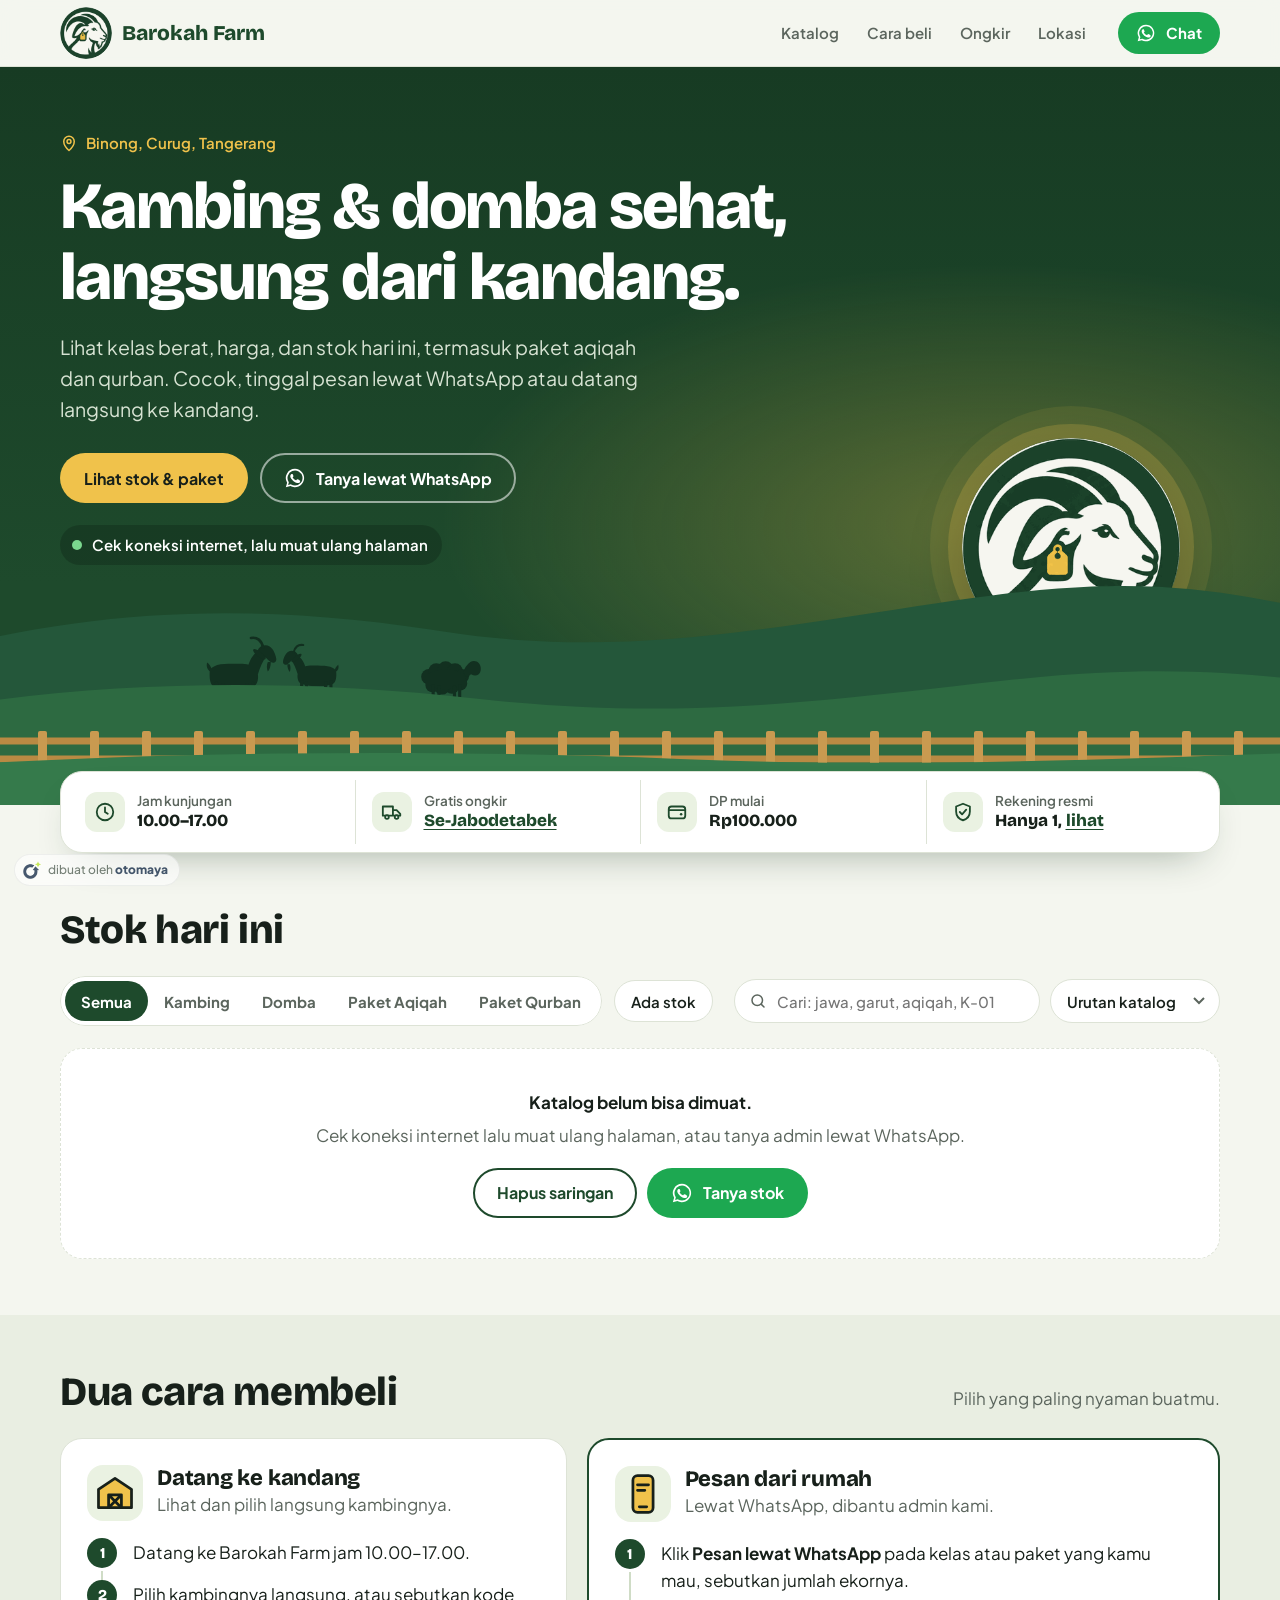
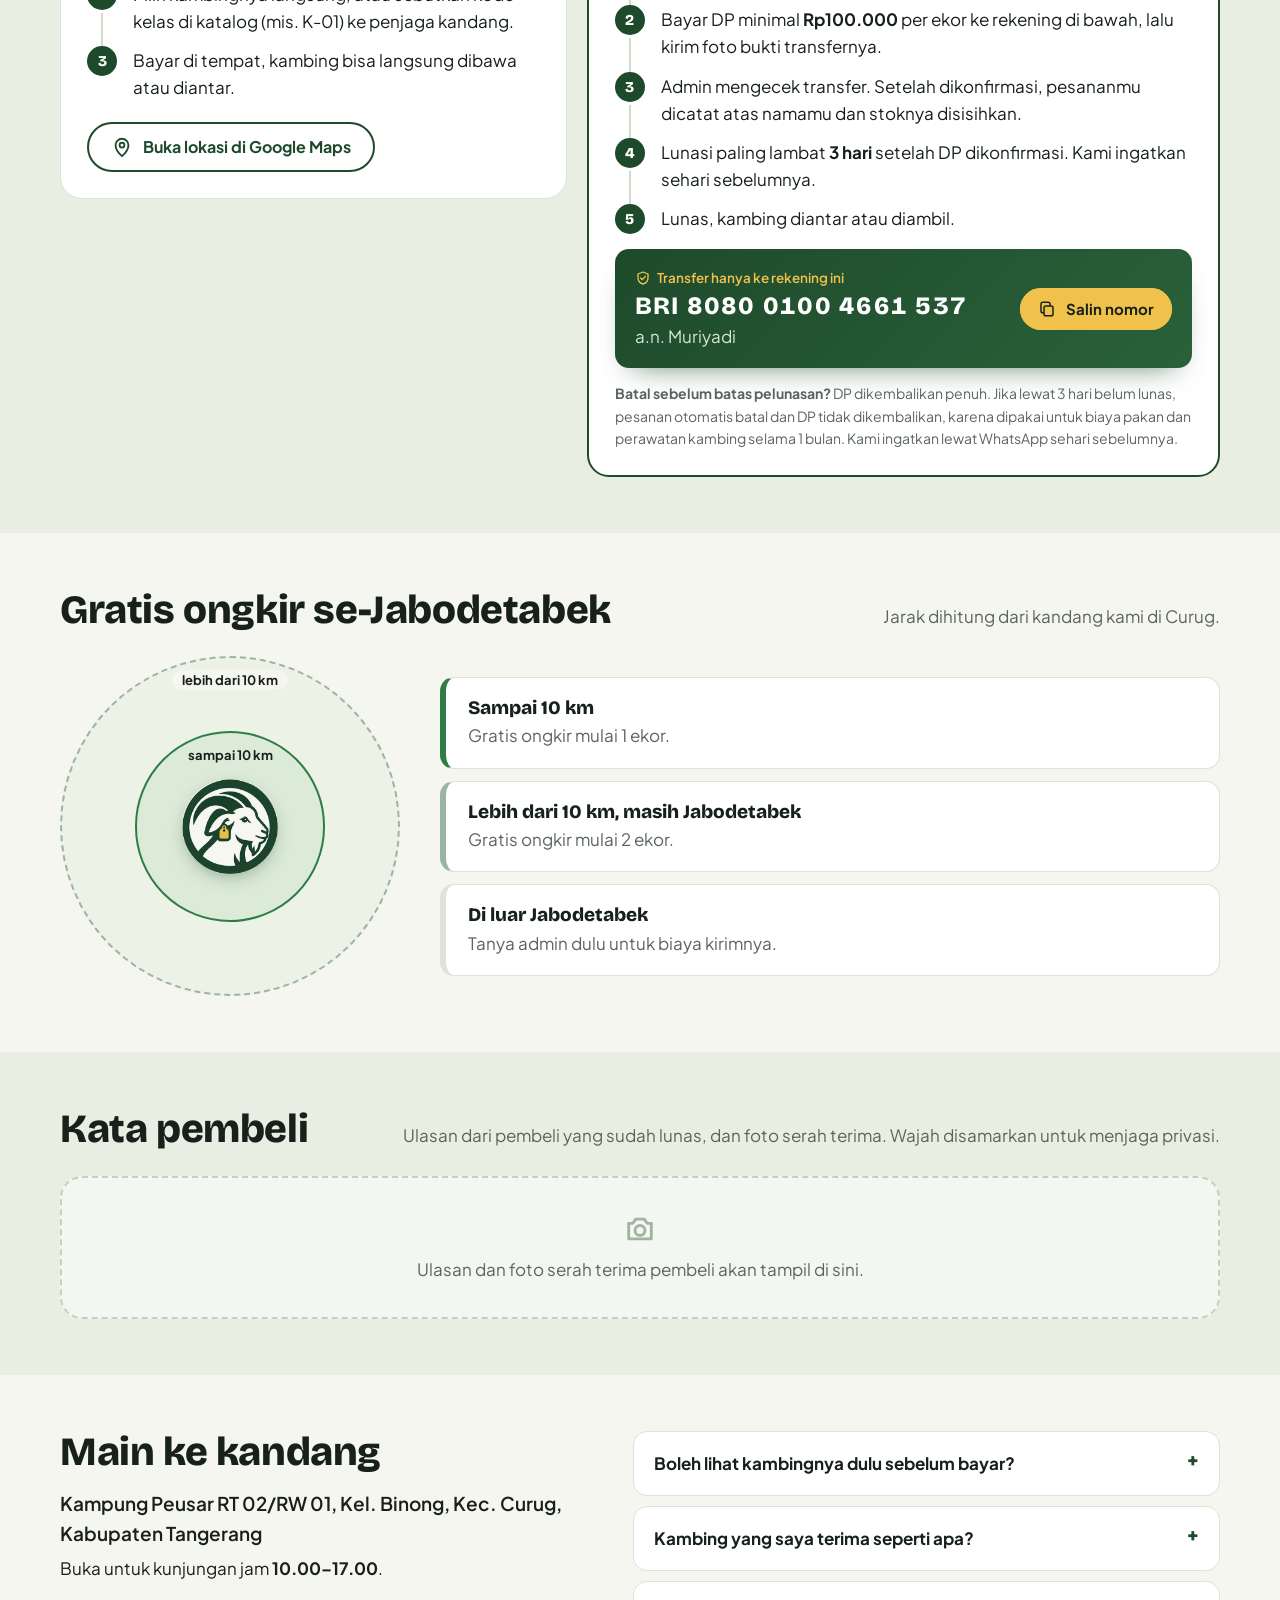
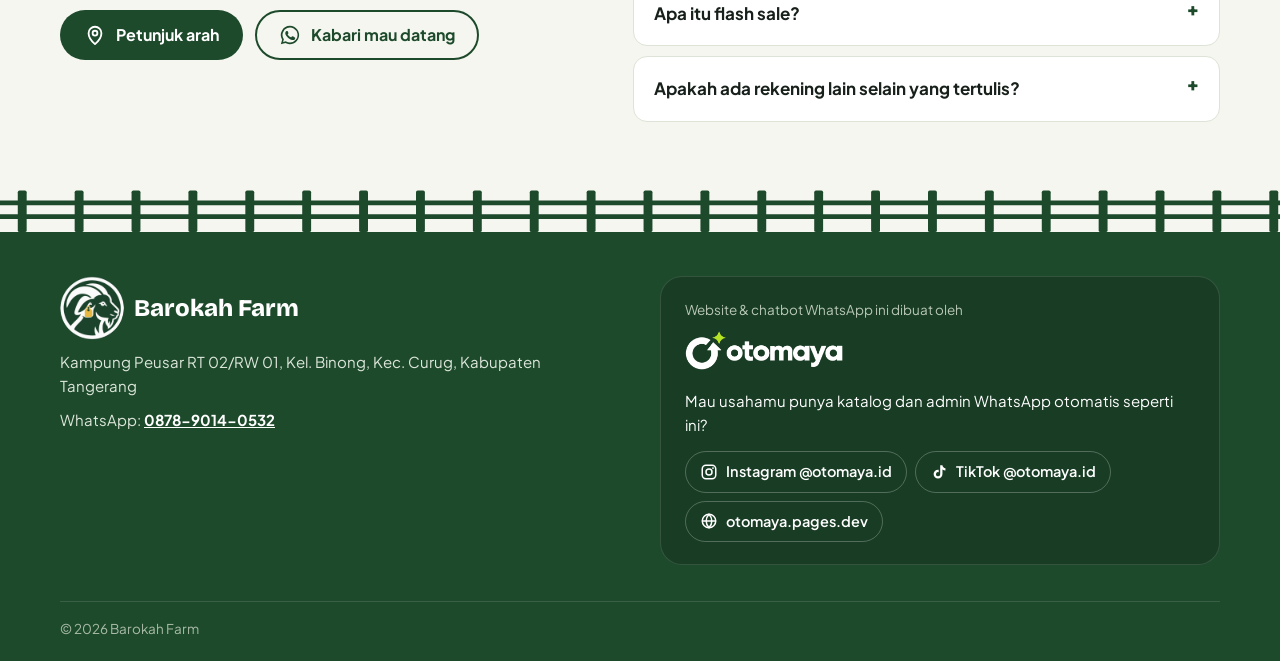
==== katalog/index.html @ 1b0f0bda "Katalog per kelas: Paket Aqiqah & Qurban, stok per kelas, flash sale, ulasan pembeli; perbaiki tauta" ====
<!doctype html>
<html lang="id">
<head>
<meta charset="utf-8">
<meta name="viewport" content="width=device-width, initial-scale=1">
<title>Barokah Farm — Katalog Kambing & Domba, Curug Tangerang</title>
<meta name="description" content="Katalog kambing, domba, paket aqiqah, dan paket qurban Barokah Farm di Binong, Curug, Tangerang. Lihat berat, harga, dan stok, lalu pesan lewat WhatsApp. Gratis ongkir Jabodetabek.">
<meta property="og:title" content="Barokah Farm — Katalog Kambing & Domba">
<meta property="og:description" content="Lihat stok kambing & domba hari ini, lalu pesan lewat WhatsApp. Gratis ongkir Jabodetabek.">
<meta property="og:type" content="website">
<meta name="theme-color" content="#1E4A2C">
<link rel="icon" href="img/favicon-64.png" type="image/png">
<link rel="apple-touch-icon" href="img/apple-touch-icon.png">
<meta property="og:url" content="https://barokahfarm.pages.dev/">
<meta property="og:image" content="https://barokahfarm.pages.dev/img/og.jpg">
<meta property="og:image:width" content="1200">
<meta property="og:image:height" content="630">
<meta name="twitter:card" content="summary_large_image">
<link rel="canonical" href="https://barokahfarm.pages.dev/">
<link rel="preconnect" href="https://fonts.googleapis.com">
<link rel="preconnect" href="https://fonts.gstatic.com" crossorigin>
<link href="https://fonts.googleapis.com/css2?family=Bricolage+Grotesque:opsz,wght@12..96,600;12..96,800&family=Plus+Jakarta+Sans:wght@400;500;600;700;800&display=swap" rel="stylesheet">
<link rel="stylesheet" href="style.css">
</head>
<body>

<header class="top">
  <div class="wrap top-in">
    <a class="brand" href="#" aria-label="Barokah Farm, ke atas">
      <img class="brand-ic" src="img/logo-bf.png" alt="" width="52" height="52">
      <span>Barokah Farm</span>
    </a>
    <nav class="nav" aria-label="Menu">
      <a href="#katalog">Katalog</a>
      <a href="#cara-beli">Cara beli</a>
      <a href="#ongkir">Ongkir</a>
      <a href="#lokasi">Lokasi</a>
    </nav>
    <a class="btn btn-wa btn-sm js-wa" data-msg="umum" href="#" target="_blank" rel="noopener">
      <svg aria-hidden="true"><use href="#ic-wa"/></svg><span>Chat</span>
    </a>
  </div>
</header>

<main>
  <section class="hero">
    <div class="wrap hero-in">
      <div class="hero-copy">
        <p class="hero-place"><svg aria-hidden="true"><use href="#ic-pin"/></svg>Binong, Curug, Tangerang</p>
        <h1>Kambing &amp; domba sehat, <br>langsung dari kandang.</h1>
        <p class="lead">Lihat kelas berat, harga, dan stok hari ini, termasuk paket aqiqah dan qurban. Cocok, tinggal pesan lewat WhatsApp atau datang langsung ke kandang.</p>
        <div class="hero-cta">
          <a class="btn btn-straw" href="#katalog">Lihat stok &amp; paket</a>
          <a class="btn btn-line js-wa" data-msg="umum" href="#" target="_blank" rel="noopener">
            <svg aria-hidden="true"><use href="#ic-wa"/></svg>Tanya lewat WhatsApp
          </a>
        </div>
        <p class="live" id="live" aria-live="polite"><span class="dot"></span><span id="live-text">Memuat stok…</span></p>
      </div>
    </div>
    <div class="scene" aria-hidden="true">
      <div class="sun"><img src="img/logo-bf.png" alt="" width="320" height="320"></div>
      <svg class="hills" viewBox="0 0 1440 300" preserveAspectRatio="xMidYMax slice">
        <defs>
          <symbol id="sil-goat" viewBox="0 0 400 300"><path d="M136 164C124 156 120 144 124 132C132 138 138 148 140 158ZM258 156C262 128 276 104 296 92L322 108C310 126 300 146 292 174ZM132 170C130 146 156 136 196 136C236 136 262 134 280 146C296 157 298 192 286 206C266 224 176 226 146 212C134 205 132 188 132 170ZM292 92C298 76 318 70 332 78C344 85 352 104 354 118C356 128 348 134 340 132C332 130 326 122 320 116C310 108 298 104 292 92ZM336 130C336 144 332 156 326 162C322 152 322 140 326 130Z"/><rect x="148" y="196" width="13" height="60" rx="6"/><rect x="170" y="200" width="13" height="56" rx="6"/><rect x="250" y="200" width="13" height="56" rx="6"/><rect x="270" y="196" width="13" height="60" rx="6"/><ellipse cx="298" cy="104" rx="26" ry="8.5" transform="rotate(38 298 104)"/><path d="M310 82C306 58 290 46 270 50" fill="none" stroke="currentColor" stroke-width="9" stroke-linecap="round"/></symbol>
          <symbol id="sil-sheep" viewBox="0 0 400 300"><circle cx="150" cy="168" r="30"/><circle cx="178" cy="146" r="30"/><circle cx="214" cy="140" r="31"/><circle cx="250" cy="146" r="30"/><circle cx="276" cy="166" r="28"/><circle cx="270" cy="194" r="27"/><circle cx="238" cy="206" r="28"/><circle cx="200" cy="208" r="29"/><circle cx="164" cy="200" r="28"/><ellipse cx="212" cy="178" rx="78" ry="38"/><path d="M282 152C288 132 300 116 312 112L330 136C322 150 310 162 296 172ZM300 122C306 106 330 102 342 116C352 128 352 150 340 160C328 168 310 162 304 150C300 142 298 132 300 122Z"/><rect x="160" y="196" width="12" height="60" rx="6"/><rect x="182" y="200" width="12" height="56" rx="6"/><rect x="242" y="200" width="12" height="56" rx="6"/><rect x="262" y="196" width="12" height="60" rx="6"/></symbol>
        </defs>
        <path class="h-far" d="M0 150C170 104 330 96 520 126S860 120 1060 92 1330 96 1440 112V300H0Z"/>
        <g class="herd">
          <use href="#sil-goat" x="250" y="118" width="120" height="90"/>
          <use href="#sil-goat" x="352" y="128" width="96" height="72" transform="translate(800 0) scale(-1 1)"/>
          <use href="#sil-sheep" x="470" y="128" width="104" height="78"/>
        </g>
        <path class="h-mid" d="M0 206C180 176 360 172 560 194S900 196 1080 176 1340 172 1440 180V300H0Z"/>
        <g class="fence">
          <path d="M0 236H1440M0 254H1440" stroke-width="7"/>
          <g class="posts"><rect x="14" y="226" width="9" height="40" rx="2"/><rect x="66" y="226" width="9" height="40" rx="2"/><rect x="118" y="226" width="9" height="40" rx="2"/><rect x="170" y="226" width="9" height="40" rx="2"/><rect x="222" y="226" width="9" height="40" rx="2"/><rect x="274" y="226" width="9" height="40" rx="2"/><rect x="326" y="226" width="9" height="40" rx="2"/><rect x="378" y="226" width="9" height="40" rx="2"/><rect x="430" y="226" width="9" height="40" rx="2"/><rect x="482" y="226" width="9" height="40" rx="2"/><rect x="534" y="226" width="9" height="40" rx="2"/><rect x="586" y="226" width="9" height="40" rx="2"/><rect x="638" y="226" width="9" height="40" rx="2"/><rect x="690" y="226" width="9" height="40" rx="2"/><rect x="742" y="226" width="9" height="40" rx="2"/><rect x="794" y="226" width="9" height="40" rx="2"/><rect x="846" y="226" width="9" height="40" rx="2"/><rect x="898" y="226" width="9" height="40" rx="2"/><rect x="950" y="226" width="9" height="40" rx="2"/><rect x="1002" y="226" width="9" height="40" rx="2"/><rect x="1054" y="226" width="9" height="40" rx="2"/><rect x="1106" y="226" width="9" height="40" rx="2"/><rect x="1158" y="226" width="9" height="40" rx="2"/><rect x="1210" y="226" width="9" height="40" rx="2"/><rect x="1262" y="226" width="9" height="40" rx="2"/><rect x="1314" y="226" width="9" height="40" rx="2"/><rect x="1366" y="226" width="9" height="40" rx="2"/><rect x="1418" y="226" width="9" height="40" rx="2"/></g>
        </g>
        <path class="h-near" d="M0 262C240 246 520 244 760 254S1240 252 1440 246V300H0Z"/>
      </svg>
    </div>
  </section>

  <div class="wrap facts-wrap">
    <ul class="facts" aria-label="Info singkat">
      <li><svg aria-hidden="true"><use href="#ic-clock"/></svg><div><b>Jam kunjungan</b><span id="f-jam"></span></div></li>
      <li><svg aria-hidden="true"><use href="#ic-truck"/></svg><div><b>Gratis ongkir</b><span><a href="#ongkir">Se-Jabodetabek</a></span></div></li>
      <li><svg aria-hidden="true"><use href="#ic-wallet"/></svg><div><b>DP mulai</b><span id="f-dp"></span></div></li>
      <li><svg aria-hidden="true"><use href="#ic-shield"/></svg><div><b>Rekening resmi</b><span>Hanya 1, <a href="#rekening">lihat</a></span></div></li>
    </ul>
  </div>

  <div class="wrap">
    <div class="notice" id="notice-contoh" hidden>
      <b>Ini data contoh.</b> Stok asli akan muncul otomatis setelah katalog disambungkan ke sistem.
    </div>
    <div class="kurban" id="banner-kurban" hidden>
      <svg aria-hidden="true"><use href="#ic-moon"/></svg>
      <div><b>Musim kurban.</b> Kambing dan domba berlabel <em>Layak kurban</em> sudah cukup umur untuk kurban.</div>
    </div>
  </div>

  <section id="katalog" class="sec">
    <div class="wrap">
      <div class="sec-head">
        <h2>Stok hari ini</h2>
        <p class="muted" id="updated"></p>
      </div>

      <div class="filters" role="group" aria-label="Saring katalog">
        <div class="seg-scroll">
          <div class="seg" role="radiogroup" aria-label="Kategori">
            <button type="button" role="radio" aria-checked="true" data-kat="">Semua</button>
            <button type="button" role="radio" aria-checked="false" data-kat="Kambing">Kambing</button>
            <button type="button" role="radio" aria-checked="false" data-kat="Domba">Domba</button>
            <button type="button" role="radio" aria-checked="false" data-kat="Aqiqah"><span class="lg">Paket </span>Aqiqah</button>
            <button type="button" role="radio" aria-checked="false" data-kat="Qurban"><span class="lg">Paket </span>Qurban</button>
          </div>
        </div>
        <div class="chips">
          <button type="button" class="chip chip-flash" aria-pressed="false" id="chip-flash" hidden><svg aria-hidden="true"><use href="#ic-bolt"/></svg>Flash sale</button>
          <button type="button" class="chip" aria-pressed="false" id="chip-ada">Ada stok</button>
          <button type="button" class="chip" aria-pressed="false" id="chip-kurban" hidden>Layak kurban</button>
        </div>
        <div class="filter-right">
          <label class="search">
            <span class="sr">Cari di katalog</span>
            <svg aria-hidden="true"><use href="#ic-search"/></svg>
            <input id="q" type="search" inputmode="search" placeholder="Cari: jawa, garut, aqiqah, K-01" autocomplete="off">
          </label>
          <label class="sort">
            <span class="sr">Urutkan</span>
            <select id="sort">
              <option value="urut">Urutan katalog</option>
              <option value="murah">Harga termurah</option>
              <option value="mahal">Harga termahal</option>
              <option value="rating">Rating tertinggi</option>
            </select>
          </label>
        </div>
      </div>

      <div id="grid" class="grid" aria-live="polite"></div>
      <div id="empty" class="empty" hidden>
        <p><b>Belum ada yang cocok dengan pilihanmu.</b></p>
        <p>Coba hapus saringan, atau tanya admin untuk stok lainnya.</p>
        <div class="empty-act">
          <button class="btn btn-ghost" type="button" id="reset">Hapus saringan</button>
          <a class="btn btn-wa js-wa" data-msg="stok" href="#" target="_blank" rel="noopener"><svg aria-hidden="true"><use href="#ic-wa"/></svg>Tanya stok</a>
        </div>
      </div>
    </div>
  </section>

  <section id="cara-beli" class="sec sec-alt">
    <div class="wrap">
      <div class="sec-head">
        <h2>Dua cara membeli</h2>
        <p class="muted">Pilih yang paling nyaman buatmu.</p>
      </div>
      <div class="ways">
        <article class="way">
          <div class="way-head"><svg class="way-ic" aria-hidden="true"><use href="#ic-barn"/></svg><div><h3>Datang ke kandang</h3>
          <p class="muted">Lihat dan pilih langsung kambingnya.</p></div></div>
          <ol class="steps">
            <li>Datang ke Barokah Farm jam <span class="js-jam"></span>.</li>
            <li>Pilih kambingnya langsung, atau sebutkan kode kelas di katalog (mis. K-01) ke penjaga kandang.</li>
            <li>Bayar di tempat, kambing bisa langsung dibawa atau diantar.</li>
          </ol>
          <a class="btn btn-ghost js-maps" href="#" target="_blank" rel="noopener"><svg aria-hidden="true"><use href="#ic-pin"/></svg>Buka lokasi di Google Maps</a>
        </article>
        <article class="way way-home">
          <div class="way-head"><svg class="way-ic" aria-hidden="true"><use href="#ic-phone"/></svg><div><h3>Pesan dari rumah</h3>
          <p class="muted">Lewat WhatsApp, dibantu admin kami.</p></div></div>
          <ol class="steps">
            <li>Klik <b>Pesan lewat WhatsApp</b> pada kelas atau paket yang kamu mau, sebutkan jumlah ekornya.</li>
            <li>Bayar DP minimal <b class="js-dp"></b> per ekor ke rekening di bawah, lalu kirim foto bukti transfernya.</li>
            <li>Admin mengecek transfer. Setelah dikonfirmasi, pesananmu dicatat atas namamu dan stoknya disisihkan.</li>
            <li>Lunasi paling lambat <b class="js-hari"></b> setelah DP dikonfirmasi. Kami ingatkan sehari sebelumnya.</li>
            <li>Lunas, kambing diantar atau diambil.</li>
          </ol>
          <div class="rek" id="rekening" tabindex="-1">
            <div class="rek-txt">
              <span class="rek-lbl"><svg aria-hidden="true"><use href="#ic-shield"/></svg>Transfer hanya ke rekening ini</span>
              <b class="rek-no" id="rek-no"></b>
              <span class="rek-nama" id="rek-nama"></span>
            </div>
            <button type="button" class="btn btn-sm btn-straw btn-copy" id="copy-rek"><svg aria-hidden="true"><use href="#ic-copy"/></svg><span>Salin nomor</span></button>
          </div>
          <p class="fine"><b>Batal sebelum batas pelunasan?</b> DP dikembalikan penuh. Jika lewat <span class="js-hari"></span> belum lunas, pesanan otomatis batal dan DP tidak dikembalikan, karena dipakai untuk biaya pakan dan perawatan kambing selama 1 bulan. Kami ingatkan lewat WhatsApp sehari sebelumnya.</p>
        </article>
      </div>
    </div>
  </section>

  <section id="ongkir" class="sec">
    <div class="wrap">
      <div class="sec-head">
        <h2>Gratis ongkir se-Jabodetabek</h2>
        <p class="muted">Jarak dihitung dari kandang kami di Curug.</p>
      </div>
      <div class="ongkir">
        <div class="rings" aria-hidden="true">
          <div class="ring r2"><span>lebih dari 10 km</span></div>
          <div class="ring r1"><span>sampai 10 km</span></div>
          <div class="core"><img src="img/logo-bf.png" alt=""></div>
        </div>
        <ul class="rules">
          <li><b>Sampai 10 km</b><span>Gratis ongkir mulai 1 ekor.</span></li>
          <li><b>Lebih dari 10 km, masih Jabodetabek</b><span>Gratis ongkir mulai 2 ekor.</span></li>
          <li><b>Di luar Jabodetabek</b><span>Tanya admin dulu untuk biaya kirimnya.</span></li>
        </ul>
      </div>
    </div>
  </section>

  <section id="testimoni" class="sec sec-alt">
    <div class="wrap">
      <div class="sec-head">
        <h2>Kata pembeli</h2>
        <p class="muted">Ulasan dari pembeli yang sudah lunas, dan foto serah terima. Wajah disamarkan untuk menjaga privasi.</p>
      </div>
      <ul id="reviews" class="reviews" hidden></ul>
      <div id="testi" class="testi"></div>
      <p id="testi-empty" class="empty-soft" hidden><svg aria-hidden="true"><use href="#ic-camera"/></svg>Ulasan dan foto serah terima pembeli akan tampil di sini.</p>
    </div>
  </section>

  <section id="lokasi" class="sec">
    <div class="wrap lokasi">
      <div>
        <h2>Main ke kandang</h2>
        <p class="addr" id="alamat"></p>
        <p>Buka untuk kunjungan jam <b class="js-jam"></b>.</p>
        <div class="hero-cta">
          <a class="btn btn-main js-maps" href="#" target="_blank" rel="noopener"><svg aria-hidden="true"><use href="#ic-pin"/></svg>Petunjuk arah</a>
          <a class="btn btn-ghost js-wa" data-msg="kunjung" href="#" target="_blank" rel="noopener"><svg aria-hidden="true"><use href="#ic-wa"/></svg>Kabari mau datang</a>
        </div>
      </div>
      <div class="faq">
        <details>
          <summary>Boleh lihat kambingnya dulu sebelum bayar?</summary>
          <p>Boleh. Datang saja ke kandang jam <span class="js-jam"></span> dan pilih langsung.</p>
        </details>
        <details>
          <summary>Kambing yang saya terima seperti apa?</summary>
          <p>Katalog dibagi per kelas berat, misalnya Kambing Jawa 20–25 kg. Kambing yang disiapkan beratnya masuk rentang kelas itu. Mau pilih sendiri ekornya? Datang ke kandang atau minta foto/video ke admin sebelum DP.</p>
        </details>
        <details>
          <summary>Apa itu flash sale?</summary>
          <p>Harga khusus untuk kelas tertentu dalam waktu terbatas. Harga flash berlaku untuk pesanan yang masuk sebelum hitung mundurnya habis.</p>
        </details>
        <details>
          <summary>Apakah ada rekening lain selain yang tertulis?</summary>
          <p>Tidak. Pembayaran hanya ke <span class="js-rek"></span>. Jika ada yang meminta transfer ke rekening lain atas nama Barokah Farm, abaikan dan kabari kami.</p>
        </details>
      </div>
    </div>
  </section>
</main>

<div class="foot-fence" aria-hidden="true">
  <svg viewBox="0 0 1440 60" preserveAspectRatio="none"><path d="M0 22H1440M0 40H1440" stroke="#1E4A2C" stroke-width="6"/><rect x="20" y="6" width="10" height="54" rx="2" fill="#1E4A2C"/><rect x="84" y="6" width="10" height="54" rx="2" fill="#1E4A2C"/><rect x="148" y="6" width="10" height="54" rx="2" fill="#1E4A2C"/><rect x="212" y="6" width="10" height="54" rx="2" fill="#1E4A2C"/><rect x="276" y="6" width="10" height="54" rx="2" fill="#1E4A2C"/><rect x="340" y="6" width="10" height="54" rx="2" fill="#1E4A2C"/><rect x="404" y="6" width="10" height="54" rx="2" fill="#1E4A2C"/><rect x="468" y="6" width="10" height="54" rx="2" fill="#1E4A2C"/><rect x="532" y="6" width="10" height="54" rx="2" fill="#1E4A2C"/><rect x="596" y="6" width="10" height="54" rx="2" fill="#1E4A2C"/><rect x="660" y="6" width="10" height="54" rx="2" fill="#1E4A2C"/><rect x="724" y="6" width="10" height="54" rx="2" fill="#1E4A2C"/><rect x="788" y="6" width="10" height="54" rx="2" fill="#1E4A2C"/><rect x="852" y="6" width="10" height="54" rx="2" fill="#1E4A2C"/><rect x="916" y="6" width="10" height="54" rx="2" fill="#1E4A2C"/><rect x="980" y="6" width="10" height="54" rx="2" fill="#1E4A2C"/><rect x="1044" y="6" width="10" height="54" rx="2" fill="#1E4A2C"/><rect x="1108" y="6" width="10" height="54" rx="2" fill="#1E4A2C"/><rect x="1172" y="6" width="10" height="54" rx="2" fill="#1E4A2C"/><rect x="1236" y="6" width="10" height="54" rx="2" fill="#1E4A2C"/><rect x="1300" y="6" width="10" height="54" rx="2" fill="#1E4A2C"/><rect x="1364" y="6" width="10" height="54" rx="2" fill="#1E4A2C"/><rect x="1428" y="6" width="10" height="54" rx="2" fill="#1E4A2C"/></svg>
</div>
<footer class="foot">
  <div class="wrap foot-in">
    <div class="foot-farm">
      <a class="brand brand-light" href="#"><img class="brand-ic brand-ic-lg" src="img/logo-bf-dark.png" alt="" width="64" height="64"><span>Barokah Farm</span></a>
      <p id="foot-alamat"></p>
      <p>WhatsApp: <a class="js-wa" data-msg="umum" href="#" target="_blank" rel="noopener" id="foot-wa"></a></p>
    </div>
    <div class="credit" id="credit">
      <p class="credit-label">Website &amp; chatbot WhatsApp ini dibuat oleh</p>
      <a class="credit-logo js-oto-web" href="#" target="_blank" rel="noopener"><img src="img/otomaya-white.png" alt="Otomaya" width="180" height="46"></a>
      <p class="credit-desc">Mau usahamu punya katalog dan admin WhatsApp otomatis seperti ini?</p>
      <ul class="social">
        <li><a class="js-oto-ig" href="#" target="_blank" rel="noopener"><svg aria-hidden="true"><use href="#ic-ig"/></svg><span class="js-oto-ig-h"></span></a></li>
        <li><a class="js-oto-tt" href="#" target="_blank" rel="noopener"><svg aria-hidden="true"><use href="#ic-tt"/></svg><span class="js-oto-tt-h"></span></a></li>
        <li><a class="js-oto-web" href="#" target="_blank" rel="noopener"><svg aria-hidden="true"><use href="#ic-web"/></svg><span>otomaya.pages.dev</span></a></li>
      </ul>
    </div>
  </div>
  <div class="wrap foot-bot"><span>© <span id="yr"></span> Barokah Farm</span></div>
</footer>

<a class="oto-badge js-oto-web" id="oto-badge" href="#" target="_blank" rel="noopener" aria-label="Dibuat oleh Otomaya, buka situs Otomaya">
  <img src="img/otomaya-mark.png" alt="" width="18" height="18"><span>dibuat oleh <b>otomaya</b></span>
</a>

<dialog id="detail" class="sheet" aria-labelledby="d-title">
  <div class="sheet-in">
    <button class="x" type="button" id="d-close" aria-label="Tutup">×</button>
    <div class="d-media" id="d-media"></div>
    <div class="d-body">
      <div class="d-top"><span class="tag" id="d-tag"></span><span class="kat" id="d-kat"></span></div>
      <h3 id="d-title"></h3>
      <p class="d-note" id="d-desc" hidden></p>
      <dl class="specs" id="d-specs"></dl>
      <div id="d-rating"></div>
      <div id="d-opsi"></div>
      <div class="qty" id="d-qty" hidden>
        <span class="qty-lbl">Jumlah</span>
        <button type="button" id="q-min" aria-label="Kurangi">−</button>
        <output id="q-n" aria-live="polite">1</output>
        <button type="button" id="q-plus" aria-label="Tambah">+</button>
        <span id="q-unit">ekor</span>
      </div>
      <div id="d-price"></div>
      <div id="d-btn"></div>
      <p class="fine" id="d-fine"></p>
      <div id="d-rev"></div>
    </div>
  </div>
</dialog>

<a class="fab js-wa" data-msg="umum" href="#" target="_blank" rel="noopener" aria-label="Chat admin lewat WhatsApp"><svg aria-hidden="true"><use href="#ic-wa"/></svg><span>Chat admin</span></a>

<div class="toast" id="toast" role="status" aria-live="polite"></div>

<svg width="0" height="0" style="position:absolute" aria-hidden="true">
  <symbol id="ic-tag" viewBox="0 0 48 48"><path fill="#F0C24B" stroke="currentColor" stroke-width="3" d="M24 4c6 0 11 4.5 11 10v4l5 6v16a4 4 0 0 1-4 4H12a4 4 0 0 1-4-4V24l5-6v-4C13 8.5 18 4 24 4Z"/><circle cx="24" cy="13" r="3.2" fill="currentColor"/><path d="M15 31h18M15 37h11" stroke="currentColor" stroke-width="3" stroke-linecap="round"/></symbol>
  <symbol id="ic-wa" viewBox="0 0 24 24"><path fill="currentColor" d="M12 2a10 10 0 0 0-8.6 15.1L2 22l5-1.3A10 10 0 1 0 12 2Zm0 18.2a8.2 8.2 0 0 1-4.2-1.2l-.3-.2-3 .8.8-2.9-.2-.3A8.2 8.2 0 1 1 12 20.2Zm4.5-6.1c-.2-.1-1.5-.7-1.7-.8-.2-.1-.4-.1-.6.1l-.8 1c-.1.2-.3.2-.5.1a6.7 6.7 0 0 1-3.3-2.9c-.3-.4.2-.4.7-1.4.1-.2 0-.3 0-.4l-.8-1.8c-.2-.5-.4-.4-.6-.4h-.5a1 1 0 0 0-.7.3 3 3 0 0 0-.9 2.2 5.2 5.2 0 0 0 1.1 2.7 11.9 11.9 0 0 0 4.6 4c1.7.7 2.4.8 3.2.7.5-.1 1.5-.6 1.8-1.2.2-.6.2-1.1.1-1.2l-.5-.4Z"/></symbol>
  <symbol id="ic-pin" viewBox="0 0 24 24"><path fill="none" stroke="currentColor" stroke-width="2" stroke-linejoin="round" d="M12 22s7-6.2 7-12a7 7 0 0 0-14 0c0 5.8 7 12 7 12Z"/><circle cx="12" cy="10" r="2.6" fill="none" stroke="currentColor" stroke-width="2"/></symbol>
  <symbol id="ic-search" viewBox="0 0 24 24"><circle cx="11" cy="11" r="7" fill="none" stroke="currentColor" stroke-width="2"/><path d="m20 20-3.5-3.5" stroke="currentColor" stroke-width="2" stroke-linecap="round"/></symbol>
  <symbol id="ic-moon" viewBox="0 0 24 24"><path fill="currentColor" d="M20 15.5A8.5 8.5 0 0 1 8.5 4a8.5 8.5 0 1 0 11.5 11.5Z"/></symbol>
  <symbol id="ic-ig" viewBox="0 0 24 24"><rect x="3" y="3" width="18" height="18" rx="5" fill="none" stroke="currentColor" stroke-width="2"/><circle cx="12" cy="12" r="4" fill="none" stroke="currentColor" stroke-width="2"/><circle cx="17.3" cy="6.7" r="1.2" fill="currentColor"/></symbol>
  <symbol id="ic-tt" viewBox="0 0 24 24"><path fill="currentColor" d="M16.6 3c.4 2.2 1.8 3.7 4 3.9v3.1a7.4 7.4 0 0 1-4-1.3v6.1a5.9 5.9 0 1 1-5.9-5.9c.3 0 .6 0 .9.1v3.2a2.8 2.8 0 1 0 2 2.7V3h3Z"/></symbol>
  <symbol id="ic-web" viewBox="0 0 24 24"><circle cx="12" cy="12" r="9" fill="none" stroke="currentColor" stroke-width="2"/><path d="M3 12h18M12 3c2.5 2.6 3.8 5.6 3.8 9s-1.3 6.4-3.8 9c-2.5-2.6-3.8-5.6-3.8-9S9.5 5.6 12 3Z" fill="none" stroke="currentColor" stroke-width="2"/></symbol>
  <symbol id="ic-clock" viewBox="0 0 24 24"><circle cx="12" cy="12" r="9" fill="none" stroke="currentColor" stroke-width="2"/><path d="M12 7v5l3 2" fill="none" stroke="currentColor" stroke-width="2" stroke-linecap="round"/></symbol>
  <symbol id="ic-truck" viewBox="0 0 24 24"><path d="M2 6h11v10H2zM13 10h4l4 4v2h-8z" fill="none" stroke="currentColor" stroke-width="2" stroke-linejoin="round"/><circle cx="6.5" cy="17.5" r="2" fill="#fff" stroke="currentColor" stroke-width="2"/><circle cx="17" cy="17.5" r="2" fill="#fff" stroke="currentColor" stroke-width="2"/></symbol>
  <symbol id="ic-wallet" viewBox="0 0 24 24"><rect x="3" y="6" width="18" height="13" rx="3" fill="none" stroke="currentColor" stroke-width="2"/><path d="M3 10h18" stroke="currentColor" stroke-width="2"/><circle cx="16.5" cy="14.5" r="1.4" fill="currentColor"/></symbol>
  <symbol id="ic-shield" viewBox="0 0 24 24"><path d="M12 3 4.5 6v5.5c0 4.6 3.2 8.2 7.5 9.5 4.3-1.3 7.5-4.9 7.5-9.5V6Z" fill="none" stroke="currentColor" stroke-width="2" stroke-linejoin="round"/><path d="m8.5 12 2.5 2.5 4.5-5" fill="none" stroke="currentColor" stroke-width="2" stroke-linecap="round" stroke-linejoin="round"/></symbol>
  <symbol id="ic-barn" viewBox="0 0 48 48"><path d="M6 20 24 8l18 12v20H6Z" fill="#F0C24B" stroke="currentColor" stroke-width="3" stroke-linejoin="round"/><path d="M17 40V26h14v14M17 26l14 14M31 26 17 40" fill="none" stroke="currentColor" stroke-width="3" stroke-linejoin="round"/></symbol>
  <symbol id="ic-phone" viewBox="0 0 48 48"><rect x="13" y="4" width="22" height="40" rx="5" fill="#F0C24B" stroke="currentColor" stroke-width="3"/><path d="M20 38h8" stroke="currentColor" stroke-width="3" stroke-linecap="round"/><path d="M18 14h12M18 20h8" stroke="currentColor" stroke-width="3" stroke-linecap="round"/></symbol>
  <symbol id="ic-camera" viewBox="0 0 24 24"><path d="M4 8h3l2-3h6l2 3h3v11H4Z" fill="none" stroke="currentColor" stroke-width="2" stroke-linejoin="round"/><circle cx="12" cy="13" r="3.5" fill="none" stroke="currentColor" stroke-width="2"/></symbol>
  <symbol id="ic-scale" viewBox="0 0 24 24"><rect x="3" y="4" width="18" height="16" rx="4" fill="none" stroke="currentColor" stroke-width="2"/><path d="M8.5 10a4 4 0 0 1 7 0" fill="none" stroke="currentColor" stroke-width="2" stroke-linecap="round"/><path d="m12 10 1.6-2" stroke="currentColor" stroke-width="2" stroke-linecap="round"/></symbol>
  <symbol id="ic-bolt" viewBox="0 0 24 24"><path fill="currentColor" d="M13.5 2 4 13.5h6.2L9 22l10-12.5h-6.4L13.5 2Z"/></symbol>
  <symbol id="ic-copy" viewBox="0 0 24 24"><rect x="8" y="8" width="12" height="13" rx="2.5" fill="none" stroke="currentColor" stroke-width="2"/><path d="M16 8V5.5A2.5 2.5 0 0 0 13.5 3h-7A2.5 2.5 0 0 0 4 5.5v9A2.5 2.5 0 0 0 6.5 17H8" fill="none" stroke="currentColor" stroke-width="2"/></symbol>
  <symbol id="ic-cal" viewBox="0 0 24 24"><rect x="3" y="5" width="18" height="16" rx="3" fill="none" stroke="currentColor" stroke-width="2"/><path d="M3 10h18M8 3v4M16 3v4" stroke="currentColor" stroke-width="2" stroke-linecap="round"/></symbol>
</svg>

<script src="config.js"></script>
<script src="app.js"></script>
</body>
</html>
---- katalog/style.css ----
:root{
  --rumput:#1E4A2C;      /* hijau padang, warna utama */
  --rumput-2:#2A6139;
  --daun:#2F7D46;        /* tersedia */
  --jerami:#F0C24B;      /* kuning anting telinga (ear tag) */
  --jerami-2:#FBE7A6;
  --kapur:#F4F6EF;       /* latar */
  --putih:#FFFFFF;
  --tinta:#17201A;
  --abu:#5B655D;
  --garis:#DDE3D6;
  --dp:#B8690A;
  --dp-bg:#FDF0DC;
  --tahan-bg:#EEF0EA;
  --wa:#1DA851;
  --r-lg:22px; --r-md:14px; --r-sm:10px;
  --shadow:0 1px 0 rgba(23,32,26,.04),0 8px 24px -12px rgba(30,74,44,.25);
  --f-head:"Bricolage Grotesque",ui-sans-serif,system-ui,sans-serif;
  --f-body:"Plus Jakarta Sans",ui-sans-serif,system-ui,sans-serif;
}
*{box-sizing:border-box}
[hidden]{display:none!important}
html{scroll-behavior:smooth;-webkit-text-size-adjust:100%}
@media (prefers-reduced-motion:reduce){html{scroll-behavior:auto}*{animation:none!important;transition:none!important}}
body{margin:0;background:var(--kapur);color:var(--tinta);font:400 17px/1.6 var(--f-body)}
img{max-width:100%;display:block}
a{color:inherit}
h1,h2,h3{font-family:var(--f-head);line-height:1.08;margin:0;letter-spacing:-.01em}
h2{font-size:clamp(28px,4.2vw,40px);font-weight:800}
h3{font-size:22px;font-weight:800}
p{margin:0}
.wrap{width:min(1160px,100% - 32px);margin-inline:auto}
.muted{color:var(--abu)}
.sr{position:absolute;width:1px;height:1px;overflow:hidden;clip:rect(0 0 0 0);white-space:nowrap}
:focus-visible{outline:3px solid var(--jerami);outline-offset:2px;border-radius:8px}

/* buttons */
.btn{display:inline-flex;align-items:center;justify-content:center;gap:10px;min-height:50px;padding:12px 22px;border-radius:999px;border:2px solid transparent;font:700 16px/1.2 var(--f-body);text-decoration:none;cursor:pointer;transition:transform .12s ease,background .15s ease}
.btn:active{transform:scale(.98)}
.btn svg{width:22px;height:22px;flex:none}
.btn-sm{min-height:42px;padding:8px 16px;font-size:15px}
.btn-sm svg{width:20px;height:20px}
.btn-main{background:var(--rumput);color:#fff}
.btn-main:hover{background:var(--rumput-2)}
.btn-ghost{background:transparent;color:var(--rumput);border-color:var(--rumput)}
.btn-ghost:hover{background:rgba(30,74,44,.06)}
.btn-wa{background:var(--wa);color:#fff}
.btn-wa:hover{background:#18934a}
.btn-block{width:100%}
.btn-straw{background:var(--jerami);color:var(--tinta)}
.btn-straw:hover{background:#F5CF68}
.btn-line{background:transparent;color:#fff;border-color:rgba(255,255,255,.55)}
.btn-line:hover{background:rgba(255,255,255,.08);border-color:#fff}
.btn[aria-disabled="true"]{background:#E4E7E0;color:var(--abu);pointer-events:none}

/* header */
.top{position:sticky;top:0;z-index:20;background:rgba(244,246,239,.92);backdrop-filter:saturate(1.4) blur(10px);border-bottom:1px solid var(--garis)}
.top-in{display:flex;align-items:center;gap:20px;min-height:66px}
.brand{display:inline-flex;align-items:center;gap:10px;text-decoration:none;font:800 21px/1 var(--f-head);color:var(--rumput)}
.brand-ic{width:52px;height:52px;border-radius:50%}
.brand-ic-lg{width:64px;height:64px}
.brand-light{color:#fff;font-size:24px}
.nav{display:flex;gap:4px;margin-left:auto}
.nav a{text-decoration:none;font-weight:600;font-size:15px;padding:8px 12px;border-radius:999px;color:var(--abu)}
.nav a:hover{color:var(--rumput);background:rgba(30,74,44,.07)}
@media (max-width:760px){.nav{display:none}.top .btn{margin-left:auto}}

/* hero: padang rumput dengan logo sebagai matahari */
.hero{position:relative;overflow:hidden;background:
  radial-gradient(900px 420px at 78% 62%,rgba(240,194,75,.30),transparent 62%),
  linear-gradient(180deg,#173B23 0%,var(--rumput) 70%);color:#EEF3E8;padding:64px 0 0}
.hero-in{position:relative;z-index:2}
.hero-copy{max-width:640px}
.hero-place{display:inline-flex;align-items:center;gap:8px;font-weight:600;font-size:15px;color:var(--jerami);margin-bottom:16px}
.hero-place svg{width:18px;height:18px}
.hero h1{font-size:clamp(38px,5.4vw,66px);font-weight:800;color:#fff;letter-spacing:-.025em}
.lead{margin-top:18px;font-size:clamp(17px,1.6vw,19.5px);max-width:52ch;color:#D7E3D3}
.hero-cta{display:flex;flex-wrap:wrap;gap:12px;margin-top:28px}
.live{display:inline-flex;align-items:center;gap:10px;margin-top:22px;font-weight:600;font-size:15px;color:#fff;background:rgba(0,0,0,.18);padding:8px 14px 8px 12px;border-radius:999px}
.dot{width:10px;height:10px;border-radius:50%;background:#7BD88F;box-shadow:0 0 0 0 rgba(123,216,143,.5);animation:pulse 2.4s ease-out infinite}
@keyframes pulse{0%{box-shadow:0 0 0 0 rgba(123,216,143,.5)}70%{box-shadow:0 0 0 10px rgba(123,216,143,0)}100%{box-shadow:0 0 0 0 rgba(123,216,143,0)}}
.scene{position:relative;height:300px;margin-top:-60px;pointer-events:none}
.hills{position:absolute;inset:0;width:100%;height:100%}
.h-far{fill:#24573A}.h-mid{fill:#2D6A41}.h-near{fill:#357A4B}
.herd{color:#123020;fill:#123020}
.fence path{stroke:#B98A43}.posts{fill:#C99A50}
.sun{position:absolute;right:max(16px,calc((100% - 1160px)/2 + 40px));bottom:150px;width:clamp(150px,17vw,236px);aspect-ratio:1;border-radius:50%;
  box-shadow:0 0 0 14px rgba(240,194,75,.20),0 0 0 32px rgba(240,194,75,.09),0 24px 60px -10px rgba(0,0,0,.45);
  animation:rise 1.1s cubic-bezier(.2,.8,.2,1) .15s both}
.sun img{width:100%;height:100%;border-radius:50%}
@keyframes rise{from{transform:translateY(90px) scale(.92);opacity:0}}
.h-far,.herd{animation:drift 1.1s ease-out both}
@keyframes drift{from{transform:translateY(18px);opacity:.4}}
@media (min-width:861px){.hero-copy{padding-right:250px;max-width:none}.hero h1{max-width:820px}.lead{max-width:600px}}
@media (max-width:860px){.hero{padding-top:36px}.hero-cta .btn{flex:1 1 auto}.scene{height:200px;margin-top:0}.sun{width:112px;bottom:92px;right:18px;box-shadow:0 0 0 9px rgba(240,194,75,.2),0 0 0 20px rgba(240,194,75,.08)}}

/* strip info di bawah hero */
.facts-wrap{position:relative;z-index:3;margin-top:-34px}
.facts{list-style:none;margin:0;padding:8px;display:grid;grid-template-columns:repeat(4,1fr);background:var(--putih);border-radius:var(--r-lg);box-shadow:0 18px 40px -22px rgba(23,50,32,.45);border:1px solid var(--garis)}
.facts li{display:flex;gap:12px;align-items:center;padding:12px 16px}
.facts li+li{border-left:1px solid var(--garis)}
.facts svg{flex:none;width:40px;height:40px;padding:9px;border-radius:12px;background:#EAF2E2;color:var(--rumput)}
.facts div{display:flex;flex-direction:column;line-height:1.3}
.facts b{font-weight:600;color:var(--abu);font-size:13.5px}
.facts span{font:800 17px/1.3 var(--f-head);color:var(--tinta)}
.facts a{color:var(--rumput);text-underline-offset:3px}
@media (max-width:860px){.facts{grid-template-columns:1fr 1fr}.facts li:nth-child(3){border-left:0}.facts li:nth-child(n+3){border-top:1px solid var(--garis)}.facts li{padding:12px}.facts svg{width:36px;height:36px;padding:8px}.facts span{font-size:15.5px}}

.notice,.kurban{margin-top:18px;padding:14px 18px;border-radius:var(--r-md);font-size:15px}
.notice{background:var(--jerami-2);border:1px dashed #C99A1F}
.kurban{display:flex;gap:14px;align-items:center;background:var(--rumput);color:#fff}
.kurban svg{width:28px;height:28px;color:var(--jerami);flex:none}
.kurban em{font-style:normal;color:var(--jerami);font-weight:700}

/* sections */
.sec{padding:56px 0;scroll-margin-top:66px}
.sec-alt{background:#E9EEE2}
.sec-head{display:flex;flex-wrap:wrap;align-items:baseline;justify-content:space-between;gap:8px 24px;margin-bottom:24px}
@media (max-width:640px){.sec{padding:40px 0}}

/* filters */
.filters{display:flex;flex-wrap:wrap;gap:12px;align-items:center;margin-bottom:22px}
.seg-scroll{max-width:100%;overflow-x:auto;scrollbar-width:none;-webkit-overflow-scrolling:touch;border-radius:999px}
.seg-scroll::-webkit-scrollbar{display:none}
.seg{display:inline-flex;white-space:nowrap;background:var(--putih);border:1px solid var(--garis);border-radius:999px;padding:4px}
.seg button{flex:none;border:0;background:transparent;font:700 15px var(--f-body);color:var(--abu);padding:9px 16px;border-radius:999px;cursor:pointer;min-height:40px}
.seg button[aria-checked="true"]{background:var(--rumput);color:#fff}
.chips{display:flex;gap:8px;flex-wrap:wrap}
.chip{border:1px solid var(--garis);background:var(--putih);font:600 15px var(--f-body);color:var(--tinta);padding:8px 16px;border-radius:999px;cursor:pointer;min-height:42px}
.chip[aria-pressed="true"]{background:var(--jerami-2);border-color:#C99A1F;color:var(--tinta)}
.chip{display:inline-flex;align-items:center;gap:6px}
.chip svg{width:16px;height:16px}
.chip-flash{border-color:#E2B53A;color:#7A5300;background:#FFF7DD}
.chip-flash[aria-pressed="true"]{background:var(--jerami);border-color:var(--tinta);color:var(--tinta)}
.filter-right{display:flex;gap:10px;margin-left:auto;flex-wrap:wrap}
.search{display:flex;align-items:center;gap:8px;background:var(--putih);border:1px solid var(--garis);border-radius:999px;padding:0 14px;min-height:44px}
.search svg{width:18px;height:18px;color:var(--abu)}
.search input{border:0;outline:0;background:transparent;font:500 15px var(--f-body);width:250px;color:var(--tinta)}
.sort select{appearance:none;border:1px solid var(--garis);background:var(--putih) url("data:image/svg+xml,%3Csvg xmlns='http://www.w3.org/2000/svg' width='12' height='8'%3E%3Cpath d='M1 1l5 5 5-5' stroke='%235B655D' stroke-width='2' fill='none'/%3E%3C/svg%3E") no-repeat right 14px center;font:600 15px var(--f-body);color:var(--tinta);padding:0 38px 0 16px;min-height:44px;border-radius:999px;cursor:pointer}
@media (max-width:760px){.seg-scroll{width:100%;overflow:visible}.seg{display:flex;flex-wrap:wrap;gap:8px;background:none;border:0;padding:0}.seg button{background:var(--putih);border:1px solid var(--garis);padding:8px 16px;font-size:15px}.seg button[aria-checked="true"]{border-color:var(--rumput)}.seg .lg{display:none}.filter-right{margin-left:0;width:100%}.search{flex:1 1 100%}.search input{width:100%}.sort,.sort select{width:100%}}

/* grid & cards */
.grid{display:grid;grid-template-columns:repeat(auto-fill,minmax(min(300px,100%),1fr));gap:22px}
.card{position:relative;display:flex;flex-direction:column;background:var(--putih);border:1px solid var(--garis);border-radius:var(--r-lg);overflow:hidden;box-shadow:var(--shadow)}
.card:not(.is-off){border-bottom:4px solid var(--daun)}
.card.is-flash{border-bottom-color:var(--jerami);box-shadow:0 0 0 2px rgba(240,194,75,.55),var(--shadow)}
.card.is-off{background:#FAFBF8}
.card.is-off .media img,.card.is-off .media svg.goat{filter:grayscale(.6) opacity(.75)}
.media{position:relative;aspect-ratio:4/3;background:#E7ECE0;overflow:hidden;cursor:pointer;border:0;padding:0;width:100%;display:block}
.media img{width:100%;height:100%;object-fit:cover}
.media svg.goat{width:100%;height:100%}
.media .count{position:absolute;right:12px;bottom:12px;background:rgba(23,32,26,.7);color:#fff;font:700 12px var(--f-body);padding:4px 9px;border-radius:999px}
/* ear tag: elemen khas halaman ini */
.tag{display:inline-flex;align-items:center;gap:6px;position:relative;font:800 17px/1 var(--f-head);color:var(--tinta);background:var(--jerami);padding:9px 12px 8px 26px;border-radius:12px 12px 12px 12px;border:2px solid var(--tinta);letter-spacing:.01em}
.tag::before{content:"";position:absolute;left:9px;top:50%;width:8px;height:8px;margin-top:-4px;border-radius:50%;background:var(--kapur);border:2px solid var(--tinta)}
.media .tag{position:absolute;left:12px;top:12px;transform:rotate(-4deg);box-shadow:0 3px 0 rgba(23,32,26,.25)}
.pill{display:inline-flex;align-items:center;gap:6px;font:700 13px/1 var(--f-body);padding:7px 11px;border-radius:999px;background:#E3F1E6;color:var(--daun)}
.pill::before{content:"";width:7px;height:7px;border-radius:50%;background:currentColor}
.pill.dp{background:var(--dp-bg);color:var(--dp)}
.pill.ditahan{background:var(--tahan-bg);color:var(--abu)}
.media .pill{position:absolute;right:12px;top:14px;box-shadow:0 2px 8px rgba(0,0,0,.12)}
.c-body{display:flex;flex-direction:column;gap:12px;padding:16px 18px 18px;flex:1}
.c-head{display:flex;align-items:flex-start;justify-content:space-between;gap:10px}
.c-title{font:800 21px/1.15 var(--f-head)}
.sex{flex:none;font:700 13px/1 var(--f-body);padding:6px 10px;border-radius:999px;background:#E8EEF7;color:#2C4E7A;margin-top:2px}
.sex-betina{background:#F7E8EE;color:#8A3355}
.stats{display:grid;grid-template-columns:1fr 1fr;gap:8px;margin:0}
.stats div{position:relative;background:var(--kapur);border-radius:var(--r-sm);padding:8px 12px 8px 42px}
.stats svg{position:absolute;left:11px;top:50%;width:22px;height:22px;margin-top:-11px;color:var(--daun)}
.stats dt{font-size:12.5px;color:var(--abu);font-weight:600}
.stats dd{margin:0;font:800 19px/1.2 var(--f-head)}
.price{font:800 28px/1 var(--f-head);color:var(--rumput);letter-spacing:-.01em;font-variant-numeric:tabular-nums}
.price-lbl{display:block;font:600 13px/1 var(--f-body);color:var(--abu);letter-spacing:0;margin-bottom:6px}
.c-body .btn{margin-top:auto}
.grp{grid-column:1/-1;display:flex;align-items:baseline;gap:12px;margin:14px 0 -6px;font:800 24px/1.1 var(--f-head);color:var(--rumput)}
.grp:first-child{margin-top:0}
.grp span{font:600 14px var(--f-body);color:var(--abu)}
.c-sub{font-size:14.5px;color:var(--abu);margin-top:2px}
.c-head{flex-direction:column;gap:0}
.c-desc{font-size:15px;color:#2E3A31;line-height:1.5}
.c-meta{display:flex;flex-wrap:wrap;align-items:center;gap:8px 14px}
.berat{display:inline-flex;align-items:center;gap:7px;font:800 18px/1.2 var(--f-head);background:var(--kapur);padding:7px 12px 7px 10px;border-radius:var(--r-sm)}
.berat svg{width:20px;height:20px;color:var(--daun)}
.stok{font:800 15.5px/1.2 var(--f-body);color:#C62828}
.stok-0{color:var(--abu);font-weight:700}
.rating{display:flex;align-items:center;gap:8px;font-size:14px;color:var(--abu)}
.rating b{color:var(--tinta);font-size:15px}
.stars{position:relative;display:inline-block;font-size:16px;line-height:1;letter-spacing:1px;color:#D9DED3}
.stars-on{position:absolute;inset:0 auto 0 0;overflow:hidden;white-space:nowrap;color:#E0A21B}
.opsi{display:flex;flex-wrap:wrap;align-items:center;gap:6px}
.opsi button{min-width:40px;min-height:40px;border-radius:12px;border:1px solid var(--garis);background:var(--putih);font:800 15px var(--f-head);color:var(--tinta);cursor:pointer}
.opsi button[aria-checked="true"]{background:var(--rumput);border-color:var(--rumput);color:#fff}
.opsi-lbl{font-size:14px;color:var(--abu);margin-left:2px}
.price-wrap{display:flex;flex-direction:column;gap:4px}
.price .per{font:600 14px var(--f-body);color:var(--abu);margin-left:6px;letter-spacing:0}
.price s{display:block;font:600 15px/1.2 var(--f-body);color:var(--abu);margin-bottom:4px}
.price .ask{font-size:22px;color:var(--tinta)}
.bobot{font-size:14px;color:var(--abu)}
.price-wrap.flash{background:#FFF6D9;border:1px solid #F0D27A;border-radius:var(--r-md);padding:12px 14px}
.flash-top{display:inline-flex;align-items:center;gap:6px;font:800 14px/1 var(--f-body);color:#7A5300}
.flash-top svg{width:16px;height:16px;color:#E0A21B}
.price-wrap.flash .price{color:#8A2A12}
.timer{font-size:14px;color:#5A4A1E}
.timer b{font-variant-numeric:tabular-nums;color:var(--tinta)}
.ribbon{position:absolute;right:12px;top:14px;display:inline-flex;align-items:center;gap:5px;background:var(--jerami);color:var(--tinta);font:800 13px/1 var(--f-body);padding:8px 11px;border-radius:999px;border:2px solid var(--tinta);box-shadow:0 3px 0 rgba(23,32,26,.25)}
.ribbon svg{width:14px;height:14px}
.card.is-compact .media{aspect-ratio:16/7}
.card.is-compact .c-body{gap:10px}
.kurban-lbl{display:inline-flex;align-self:flex-start;font:700 12.5px var(--f-body);color:var(--rumput);background:var(--jerami-2);padding:4px 10px;border-radius:999px}

.skel{height:430px;border-radius:var(--r-lg);background:linear-gradient(90deg,#E6EADF 0,#F1F3EC 50%,#E6EADF 100%);background-size:200% 100%;animation:sh 1.3s linear infinite}
@keyframes sh{to{background-position:-200% 0}}

.empty{text-align:center;padding:40px 20px;background:var(--putih);border:1px dashed var(--garis);border-radius:var(--r-lg)}
.empty p+p{margin-top:6px;color:var(--abu)}
.empty-act{display:flex;gap:10px;justify-content:center;flex-wrap:wrap;margin-top:18px}
.empty-soft{display:flex;flex-direction:column;align-items:center;gap:10px;padding:34px 20px;border:2px dashed #C7CFBE;border-radius:var(--r-lg);text-align:center;color:var(--abu);background:rgba(255,255,255,.5)}
.empty-soft svg{width:34px;height:34px;color:#9DB59F}

/* cara beli */
.ways{display:grid;grid-template-columns:1fr 1.25fr;gap:20px;align-items:start}
.way{background:var(--putih);border-radius:var(--r-lg);padding:26px;border:1px solid var(--garis);display:flex;flex-direction:column;gap:14px}
.way > .btn{align-self:flex-start;margin-top:6px}
.way-head{display:flex;gap:14px;align-items:center}
.way-ic{flex:none;width:56px;height:56px;padding:6px;border-radius:16px;background:#EAF2E2;color:var(--tinta)}
.way-home{border:2px solid var(--rumput)}
.steps{margin:4px 0 0;padding:0;list-style:none;counter-reset:s;display:grid;gap:12px}
.steps li{counter-increment:s;position:relative;padding-left:46px;min-height:30px}
.steps li:not(:last-child)::after{content:"";position:absolute;left:14px;top:32px;bottom:-12px;width:2px;background:#CFDCC6}
.steps li::before{content:counter(s);position:absolute;left:0;top:-1px;width:30px;height:30px;border-radius:50%;background:var(--rumput);color:#fff;font:800 15px/30px var(--f-head);text-align:center}
.rek{display:flex;align-items:center;justify-content:space-between;gap:14px;flex-wrap:wrap;background:linear-gradient(135deg,#1E4A2C,#2A6139);color:#fff;border-radius:var(--r-md);padding:18px 20px;box-shadow:0 14px 30px -18px rgba(30,74,44,.8)}
.rek-txt{display:flex;flex-direction:column;gap:2px}
.rek-lbl{display:inline-flex;align-items:center;gap:6px;font-size:13.5px;font-weight:600;color:var(--jerami)}
.rek-lbl svg{width:16px;height:16px}
.rek-no{font:800 25px/1.2 var(--f-head);letter-spacing:.05em;font-variant-numeric:tabular-nums}
.rek-nama{color:#D7E3D3}
.rek{scroll-margin:100px}
.rek.hl{animation:hl 1.6s ease-out}
@keyframes hl{0%{box-shadow:0 0 0 0 rgba(240,194,75,.95),0 14px 30px -18px rgba(30,74,44,.8)}60%{box-shadow:0 0 0 14px rgba(240,194,75,0),0 14px 30px -18px rgba(30,74,44,.8)}}
.btn-copy{position:relative;isolation:isolate}
.btn-copy svg{width:18px;height:18px}
.btn-copy::after{content:"";position:absolute;inset:-2px;border-radius:inherit;border:3px solid var(--jerami);z-index:-1;animation:tap 1.8s ease-out infinite}
.btn-copy.done::after{animation:none;opacity:0}
.btn-copy.done{background:#fff}
@keyframes tap{0%{transform:scale(1);opacity:.95}70%,100%{transform:scale(1.28,1.55);opacity:0}}
.fine{font-size:14px;color:var(--abu)}
@media (max-width:860px){.ways{grid-template-columns:1fr}}

/* ongkir */
.ongkir{display:grid;grid-template-columns:340px 1fr;gap:40px;align-items:center}
.rings{position:relative;aspect-ratio:1;width:100%;max-width:340px}
.ring{position:absolute;border-radius:50%;display:flex;justify-content:center}
.ring span{margin-top:12px;font:700 13px var(--f-body);background:var(--kapur);padding:2px 10px;border-radius:999px;height:fit-content}
.r2{inset:0;border:2px dashed #9DB59F;background:#EDF2E7}
.r1{inset:22%;border:2px solid var(--daun);background:#DCEAD8}
.r1 span{background:#DCEAD8}
.core{position:absolute;inset:36%;border-radius:50%;box-shadow:0 6px 18px -6px rgba(30,74,44,.5)}
.core img{width:100%;height:100%}
.rules{list-style:none;margin:0;padding:0;display:grid;gap:12px}
.rules li{display:flex;flex-direction:column;gap:2px;padding:18px 22px;background:var(--putih);border:1px solid var(--garis);border-radius:var(--r-md);border-left:6px solid var(--daun)}
.rules li:nth-child(2){border-left-color:#9DB59F}
.rules li:nth-child(3){border-left-color:var(--garis)}
.rules b{font:800 19px/1.3 var(--f-head)}
.rules span{color:var(--abu)}
@media (max-width:760px){.ongkir{grid-template-columns:1fr;gap:24px}.rings{max-width:260px;margin-inline:auto}}

/* ulasan */
.reviews{list-style:none;margin:0 0 20px;padding:0;display:grid;grid-template-columns:repeat(auto-fill,minmax(min(280px,100%),1fr));gap:14px}
.rev{background:var(--putih);border:1px solid var(--garis);border-radius:var(--r-md);padding:16px 18px;display:flex;flex-direction:column;gap:8px}
.revs .rev{background:var(--kapur);border:0;padding:12px 14px}
.rev-top{display:flex;align-items:center;gap:10px}
.rev-nm{font-weight:700}
.rev-txt{font-size:15.5px;line-height:1.55}
.rev-meta{font-size:13px;color:var(--abu)}

/* testimoni */
.testi{display:grid;grid-template-columns:repeat(auto-fill,minmax(220px,1fr));gap:16px}
.testi figure{margin:0;background:var(--putih);border-radius:var(--r-md);overflow:hidden;border:1px solid var(--garis)}
.testi img{aspect-ratio:1;object-fit:cover;width:100%}
.testi figcaption{padding:12px 14px;font-size:14.5px}
.testi figcaption small{display:block;color:var(--abu);margin-top:2px}

/* lokasi */
.lokasi{display:grid;grid-template-columns:1fr 1.1fr;gap:40px;align-items:start}
.lokasi h2{margin-bottom:14px}
.addr{font-size:19px;font-weight:600;margin-bottom:6px;max-width:36ch}
.faq{display:grid;gap:10px}
.faq details{background:var(--putih);border:1px solid var(--garis);border-radius:var(--r-md);padding:4px 20px}
.faq summary{cursor:pointer;font-weight:700;padding:14px 0;list-style:none;display:flex;justify-content:space-between;gap:16px}
.faq summary::-webkit-details-marker{display:none}
.faq summary::after{content:"+";font:800 22px/1 var(--f-head);color:var(--rumput);transition:transform .2s}
.faq details[open] summary::after{transform:rotate(45deg)}
.faq details p{padding:0 0 16px;color:#2E3A31}
@media (max-width:860px){.lokasi{grid-template-columns:1fr;gap:28px}}

/* footer */
.foot-fence{line-height:0;margin-top:8px}
.foot-fence svg{display:block;width:100%;height:46px}
.foot{background:var(--rumput);color:#DCE6DA;padding:44px 0 0;margin-top:0}
.foot-in{display:grid;grid-template-columns:1fr 1fr;gap:40px;padding-bottom:36px}
.foot-farm{display:flex;flex-direction:column;gap:10px;font-size:15px}
.foot-farm a:not(.brand){color:#fff;font-weight:700}
.credit{background:rgba(0,0,0,.18);border:1px solid rgba(255,255,255,.12);border-radius:var(--r-lg);padding:22px 24px}
.credit-label{font-size:13.5px;color:#B9C8B7}
.credit-logo{display:inline-block;margin:10px 0 12px}
.credit-logo img{height:40px;width:auto}
.credit-desc{font-size:15px;color:#fff;margin-bottom:14px}
.social{list-style:none;margin:0;padding:0;display:flex;flex-wrap:wrap;gap:8px}
.social a{display:inline-flex;align-items:center;gap:8px;text-decoration:none;font-weight:600;font-size:14.5px;color:#fff;padding:8px 14px;border-radius:999px;border:1px solid rgba(255,255,255,.25)}
.social a:hover{background:rgba(255,255,255,.08)}
.social svg{width:18px;height:18px}
.foot-bot{border-top:1px solid rgba(255,255,255,.12);padding:16px 0 22px;font-size:13.5px;color:#A9BBA7}
@media (max-width:760px){.foot-in{grid-template-columns:1fr;gap:28px}}

/* watermark Otomaya */
.oto-badge{position:fixed;left:14px;bottom:14px;z-index:15;display:inline-flex;align-items:center;gap:7px;padding:6px 11px 6px 8px;border-radius:999px;background:rgba(255,255,255,.82);backdrop-filter:blur(6px);border:1px solid rgba(23,32,26,.08);font:500 12px/1 var(--f-body);color:#4C5A4F;text-decoration:none;opacity:.75;transition:opacity .2s,transform .2s}
.oto-badge:hover{opacity:1}
.oto-badge b{font-weight:800;color:#0C2342}
.oto-badge img{width:18px;height:18px}
@media (max-width:640px){.oto-badge{left:10px;bottom:10px;font-size:11px;padding:5px 9px 5px 6px}.oto-badge img{width:15px;height:15px}}
.oto-badge.hide{opacity:0;transform:translateY(10px);pointer-events:none}

/* detail sheet */
.sheet{padding:0;border:0;border-radius:var(--r-lg);width:min(880px,100% - 24px);max-height:calc(100dvh - 24px);background:var(--putih);color:var(--tinta);box-shadow:0 30px 80px -20px rgba(0,0,0,.45)}
.sheet::backdrop{background:rgba(16,28,19,.55)}
.sheet[open]{animation:pop .22s ease-out}
@keyframes pop{from{transform:translateY(16px);opacity:0}}
.sheet-in{display:grid;grid-template-columns:1.1fr 1fr;position:relative}
.x{position:absolute;right:10px;top:10px;z-index:2;width:44px;height:44px;border-radius:50%;border:0;background:rgba(255,255,255,.92);font:400 30px/1 var(--f-body);cursor:pointer;color:var(--tinta);box-shadow:0 2px 10px rgba(0,0,0,.15)}
.d-media{background:#E7ECE0;display:flex;overflow-x:auto;scroll-snap-type:x mandatory;min-height:100%}
.d-media > *{flex:0 0 100%;scroll-snap-align:start;aspect-ratio:4/3;object-fit:cover;width:100%;height:100%}
.d-body{padding:26px;display:flex;flex-direction:column;gap:14px}
.d-top{display:flex;gap:10px;align-items:center;flex-wrap:wrap}
.d-body h3{font-size:28px}
.specs{display:grid;grid-template-columns:1fr 1fr;gap:8px;margin:0}
.specs div{background:var(--kapur);border-radius:var(--r-sm);padding:9px 12px}
.specs dt{font-size:12.5px;color:var(--abu);font-weight:600}
.specs dd{margin:0;font-weight:800;font-size:17px}
.d-note{font-size:15px;color:#2E3A31}
.kat{font:700 13px/1 var(--f-body);padding:7px 11px;border-radius:999px;background:#E3F1E6;color:var(--daun)}
.specs .is-stok dd{color:#C62828}
.qty{display:flex;align-items:center;gap:10px}
.qty-lbl{font-weight:700;margin-right:4px}
.qty button{width:44px;height:44px;border-radius:12px;border:1px solid var(--garis);background:var(--putih);font:800 22px/1 var(--f-head);color:var(--rumput);cursor:pointer}
.qty button:disabled{opacity:.35;cursor:default}
.qty output{min-width:28px;text-align:center;font:800 22px/1 var(--f-head)}
.qty #q-unit{color:var(--abu)}
.total{font-size:15px;color:var(--abu);margin-top:6px}
.total b{color:var(--tinta)}
#d-rev h4{font:800 18px var(--f-head);margin:8px 0 10px}
.revs{list-style:none;margin:0;padding:0;display:grid;gap:10px}
.d-body .price{font-size:34px}
@media (max-width:720px){.sheet{width:100%;max-width:100%;margin:auto 0 0;border-radius:var(--r-lg) var(--r-lg) 0 0;max-height:92dvh}.sheet-in{grid-template-columns:1fr}.d-media{min-height:0}}

.toast{position:fixed;left:50%;bottom:24px;transform:translate(-50%,20px);background:var(--tinta);color:#fff;padding:12px 18px;border-radius:999px;font-weight:600;font-size:15px;opacity:0;pointer-events:none;transition:.2s;z-index:40}
.toast.on{opacity:1;transform:translate(-50%,0)}
.facts a{color:var(--rumput);text-underline-offset:3px}
@media (max-width:520px){.hero h1 br{display:none}}

/* tombol WhatsApp mengambang (HP) */
.fab{display:none}
@media (max-width:760px){
  .top .btn-wa{display:none}
  .fab{position:fixed;right:14px;bottom:14px;z-index:16;display:inline-flex;align-items:center;gap:8px;background:var(--wa);color:#fff;text-decoration:none;font:700 15px/1 var(--f-body);padding:14px 18px 14px 15px;border-radius:999px;box-shadow:0 10px 26px -8px rgba(19,96,49,.6)}
  .fab svg{width:24px;height:24px}
  .toast{bottom:84px}
  .foot-bot{padding-bottom:84px}
}
@media (max-width:480px){
  .facts svg{display:none}
  .facts li{padding:12px 14px}
  .way{padding:20px}
  .rek{padding:16px}
  .rek-no{font-size:20px;letter-spacing:.03em}
}
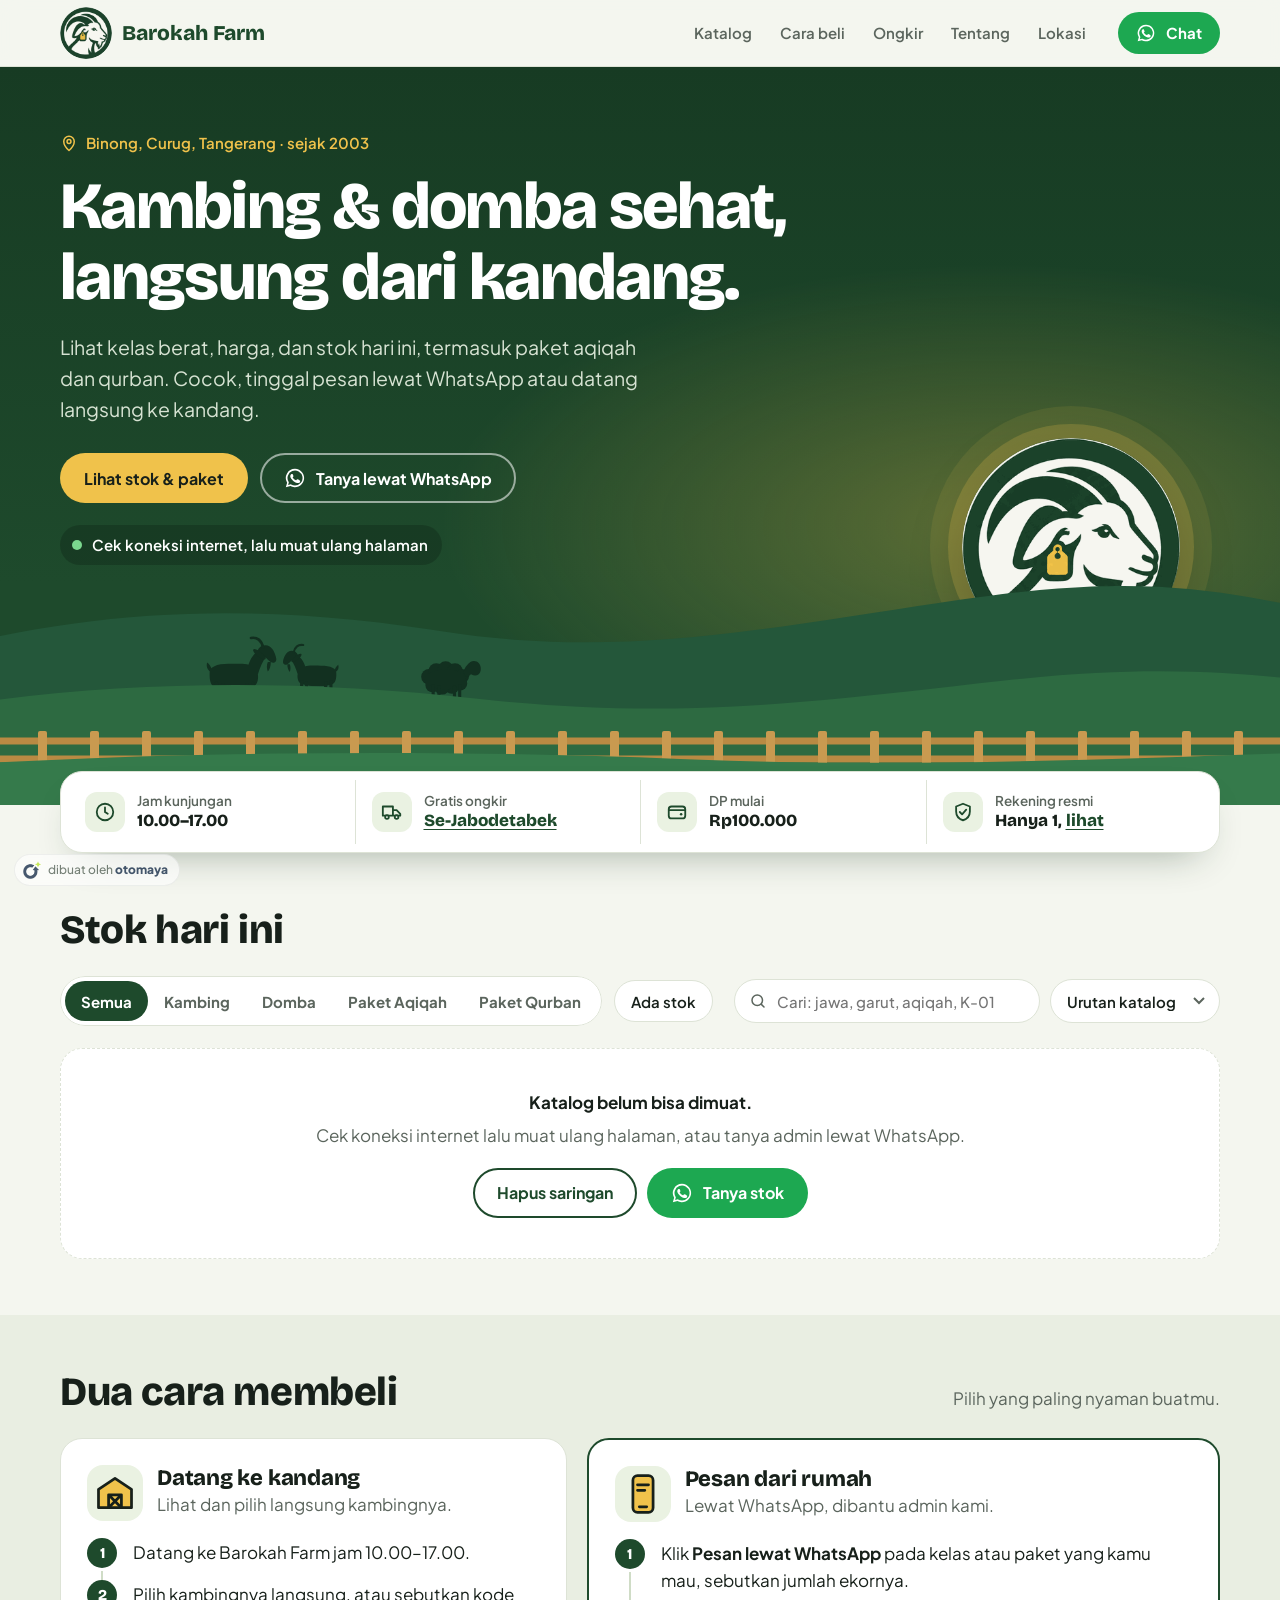
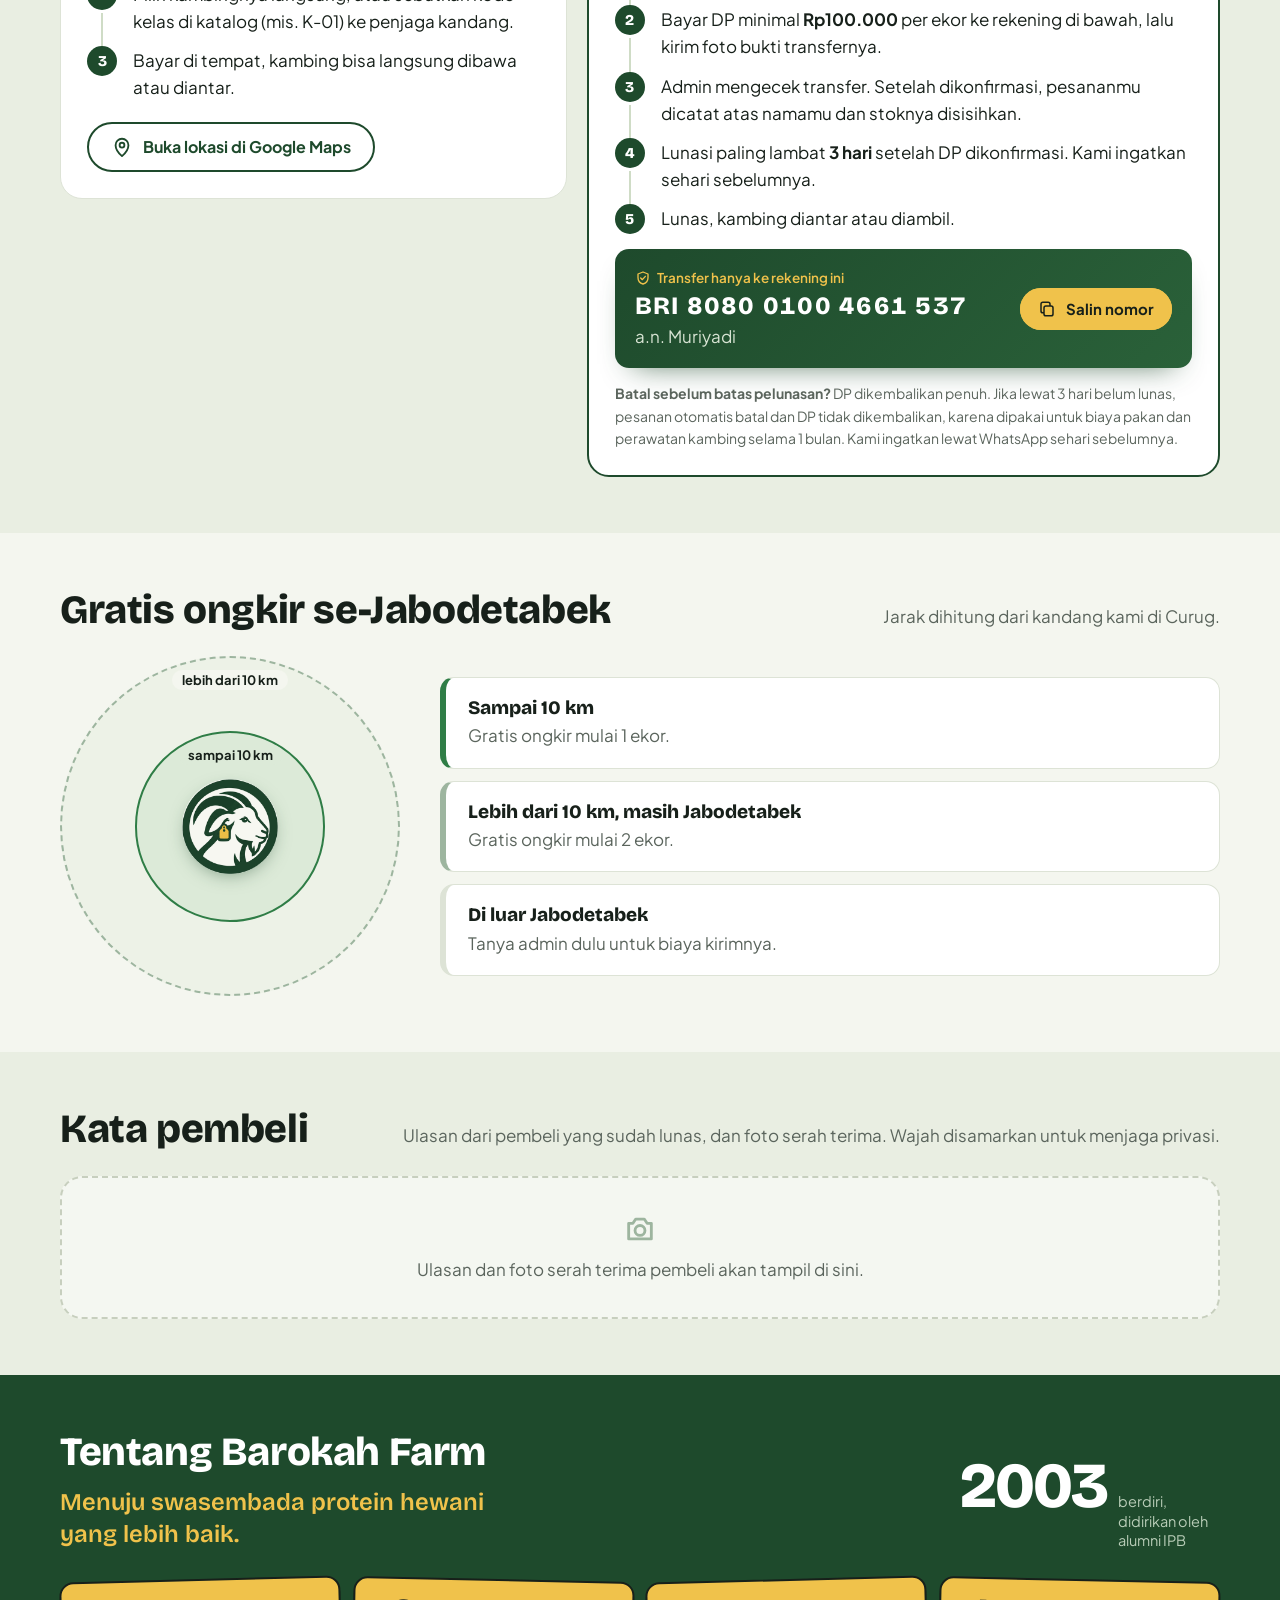
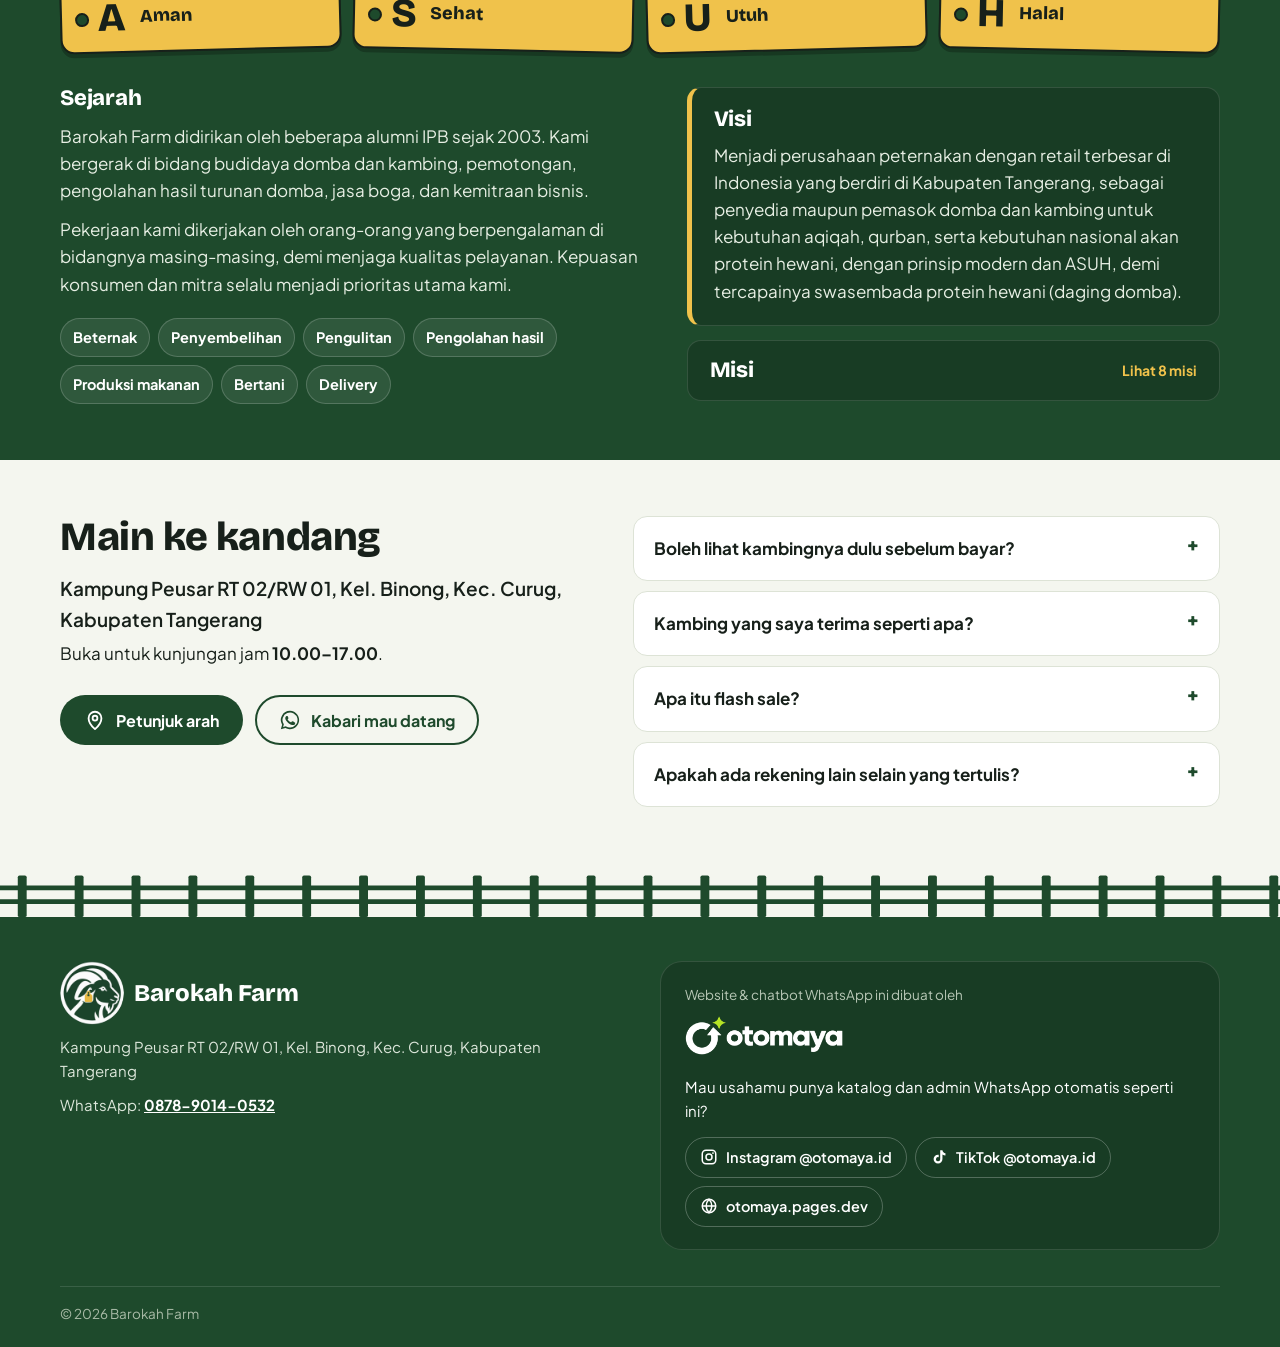
==== commit ef086874: "Katalog: bagian Tentang Barokah Farm (ASUH, sejarah, visi, misi) Co-Authored-By: Claude Opus 5.5 <no" ====
--- a/katalog/index.html
+++ b/katalog/index.html
@@ -34,6 +34,7 @@
       <a href="#katalog">Katalog</a>
       <a href="#cara-beli">Cara beli</a>
       <a href="#ongkir">Ongkir</a>
+      <a href="#tentang">Tentang</a>
       <a href="#lokasi">Lokasi</a>
     </nav>
     <a class="btn btn-wa btn-sm js-wa" data-msg="umum" href="#" target="_blank" rel="noopener">
@@ -46,7 +47,7 @@
   <section class="hero">
     <div class="wrap hero-in">
       <div class="hero-copy">
-        <p class="hero-place"><svg aria-hidden="true"><use href="#ic-pin"/></svg>Binong, Curug, Tangerang</p>
+        <p class="hero-place"><svg aria-hidden="true"><use href="#ic-pin"/></svg>Binong, Curug, Tangerang · sejak 2003</p>
         <h1>Kambing &amp; domba sehat, <br>langsung dari kandang.</h1>
         <p class="lead">Lihat kelas berat, harga, dan stok hari ini, termasuk paket aqiqah dan qurban. Cocok, tinggal pesan lewat WhatsApp atau datang langsung ke kandang.</p>
         <div class="hero-cta">
@@ -226,6 +227,55 @@
     </div>
   </section>
 
+  <section id="tentang" class="sec about">
+    <div class="wrap">
+      <div class="about-top">
+        <div>
+          <h2>Tentang Barokah Farm</h2>
+          <p class="about-quote">Menuju swasembada protein hewani yang lebih baik.</p>
+        </div>
+        <p class="since"><b>2003</b><span>berdiri, didirikan oleh alumni IPB</span></p>
+      </div>
+
+      <ul class="asuh" aria-label="Prinsip ASUH">
+        <li><b>A</b><span>Aman</span></li>
+        <li><b>S</b><span>Sehat</span></li>
+        <li><b>U</b><span>Utuh</span></li>
+        <li><b>H</b><span>Halal</span></li>
+      </ul>
+
+      <div class="about-grid">
+        <div class="about-story">
+          <h3>Sejarah</h3>
+          <p>Barokah Farm didirikan oleh beberapa alumni IPB sejak 2003. Kami bergerak di bidang budidaya domba dan kambing, pemotongan, pengolahan hasil turunan domba, jasa boga, dan kemitraan bisnis.</p>
+          <p>Pekerjaan kami dikerjakan oleh orang-orang yang berpengalaman di bidangnya masing-masing, demi menjaga kualitas pelayanan. Kepuasan konsumen dan mitra selalu menjadi prioritas utama kami.</p>
+          <ol class="chain" aria-label="Yang kami kerjakan, dari kandang sampai ke rumah">
+            <li>Beternak</li><li>Penyembelihan</li><li>Pengulitan</li><li>Pengolahan hasil</li><li>Produksi makanan</li><li>Bertani</li><li>Delivery</li>
+          </ol>
+        </div>
+        <div class="about-vm">
+          <div class="visi">
+            <h3>Visi</h3>
+            <p>Menjadi perusahaan peternakan dengan retail terbesar di Indonesia yang berdiri di Kabupaten Tangerang, sebagai penyedia maupun pemasok domba dan kambing untuk kebutuhan aqiqah, qurban, serta kebutuhan nasional akan protein hewani, dengan prinsip modern dan ASUH, demi tercapainya swasembada protein hewani (daging domba).</p>
+          </div>
+          <details class="misi">
+            <summary><h3>Misi</h3><span class="misi-more">Lihat 8 misi</span></summary>
+            <ul>
+              <li>Menyediakan bahan pangan asal ternak berbasis domba dan kambing yang bermutu tinggi, halal, dan terjangkau.</li>
+              <li>Menjadi jembatan kesejahteraan untuk peternak dan petani Indonesia.</li>
+              <li>Menerapkan peternakan terpadu dan berkelanjutan dengan kaidah good farming practice.</li>
+              <li>Memelihara ternak dengan menjunjung tinggi kesehatan hewan, animal welfare, dan asas halal.</li>
+              <li>Meningkatkan efektivitas manajemen dan terus memodernisasi tata niaga peternakan domba serta pengolahan hasil ternak.</li>
+              <li>Menjalin kerja sama yang saling menguntungkan dengan semua pihak, dengan koordinasi sebaik mungkin.</li>
+              <li>Memiliki kemampuan teruji di bidang peternakan dan pengelolaan pangan asal ternak.</li>
+              <li>Meningkatkan kesejahteraan pegawai melalui produktivitas.</li>
+            </ul>
+          </details>
+        </div>
+      </div>
+    </div>
+  </section>
+
   <section id="lokasi" class="sec">
     <div class="wrap lokasi">
       <div>
--- a/katalog/style.css
+++ b/katalog/style.css
@@ -280,6 +280,37 @@
 .testi figcaption{padding:12px 14px;font-size:14.5px}
 .testi figcaption small{display:block;color:var(--abu);margin-top:2px}
 
+/* tentang */
+.about{background:var(--rumput);color:#E6EEE3}
+.about h2,.about h3{color:#fff}
+.about-top{display:flex;flex-wrap:wrap;justify-content:space-between;align-items:flex-end;gap:20px 40px;margin-bottom:28px}
+.about-quote{margin-top:12px;font:600 clamp(19px,2.2vw,24px)/1.35 var(--f-head);color:var(--jerami);max-width:30ch}
+.since{display:flex;align-items:baseline;gap:12px;max-width:260px}
+.since b{font:800 64px/0.9 var(--f-head);color:#fff;letter-spacing:-.03em}
+.since span{font-size:14.5px;color:#B9CDB8;line-height:1.35}
+.asuh{list-style:none;margin:0 0 36px;padding:0;display:grid;grid-template-columns:repeat(4,1fr);gap:12px}
+.asuh li{position:relative;display:flex;align-items:center;gap:14px;background:var(--jerami);color:var(--tinta);border:2px solid var(--tinta);border-radius:14px;padding:14px 16px 14px 36px;box-shadow:0 4px 0 rgba(0,0,0,.25)}
+.asuh li::before{content:"";position:absolute;left:13px;top:50%;width:10px;height:10px;margin-top:-5px;border-radius:50%;background:var(--rumput);border:2px solid var(--tinta)}
+.asuh li:nth-child(odd){transform:rotate(-1.5deg)}
+.asuh li:nth-child(even){transform:rotate(1.2deg)}
+.asuh b{font:800 40px/1 var(--f-head)}
+.asuh span{font:800 18px/1.1 var(--f-head)}
+.about-grid{display:grid;grid-template-columns:1.1fr 1fr;gap:40px;align-items:start}
+.about-story p{margin-top:12px;max-width:62ch}
+.chain{list-style:none;margin:20px 0 0;padding:0;display:flex;flex-wrap:wrap;gap:8px}
+.chain li{font-weight:700;font-size:14.5px;color:#fff;background:rgba(255,255,255,.08);border:1px solid rgba(255,255,255,.18);padding:7px 12px;border-radius:999px}
+.visi{background:rgba(0,0,0,.18);border:1px solid rgba(255,255,255,.12);border-left:5px solid var(--jerami);border-radius:var(--r-md);padding:20px 22px}
+.visi p{margin-top:10px}
+.misi{margin-top:14px;background:rgba(0,0,0,.18);border:1px solid rgba(255,255,255,.12);border-radius:var(--r-md);padding:4px 22px}
+.misi summary{cursor:pointer;list-style:none;display:flex;justify-content:space-between;align-items:center;gap:12px;padding:14px 0}
+.misi summary::-webkit-details-marker{display:none}
+.misi-more{font-size:14px;font-weight:700;color:var(--jerami)}
+.misi[open] .misi-more{display:none}
+.misi ul{margin:0 0 16px;padding-left:20px;display:grid;gap:8px}
+.misi li::marker{color:var(--jerami)}
+@media (max-width:860px){.about-grid{grid-template-columns:1fr;gap:24px}.asuh{grid-template-columns:repeat(2,1fr)}.since b{font-size:52px}}
+@media (max-width:480px){.asuh b{font-size:32px}.asuh span{font-size:16px}.asuh li{padding:12px 12px 12px 32px;gap:10px}}
+
 /* lokasi */
 .lokasi{display:grid;grid-template-columns:1fr 1.1fr;gap:40px;align-items:start}
 .lokasi h2{margin-bottom:14px}
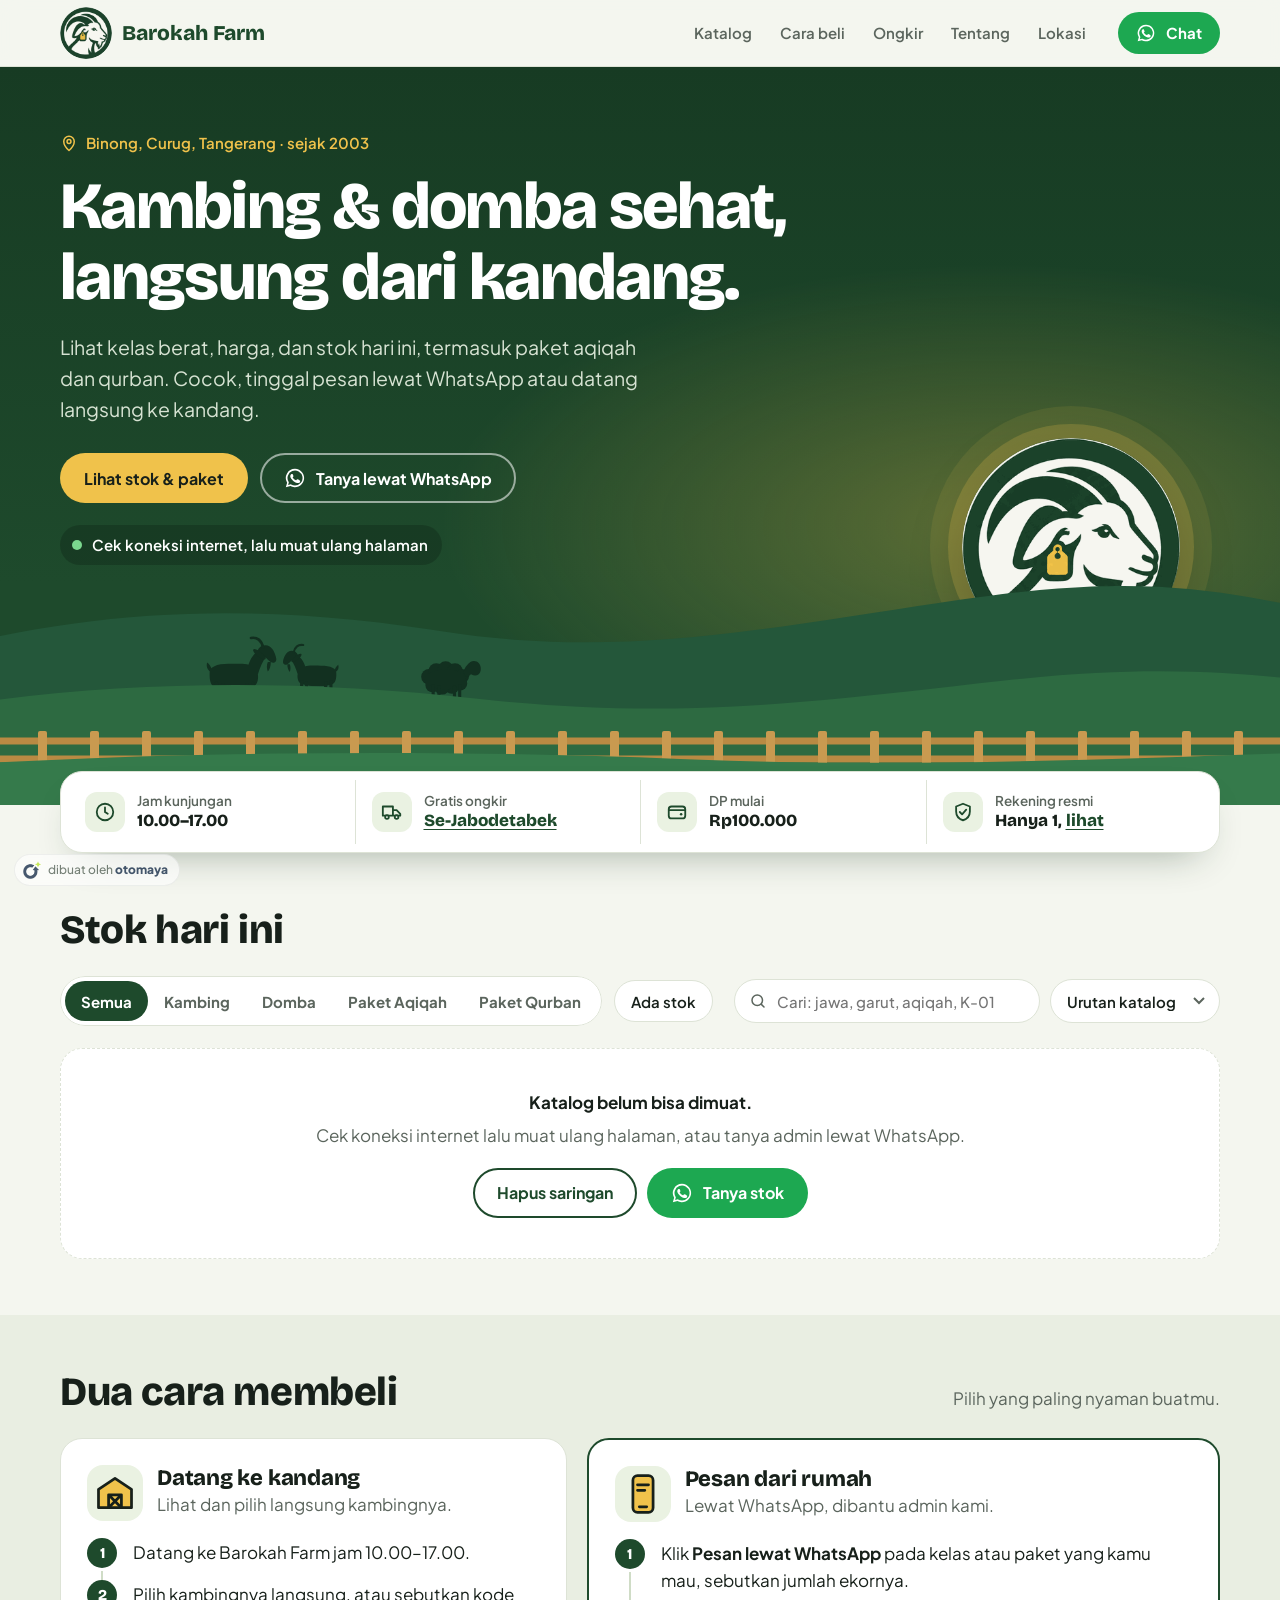
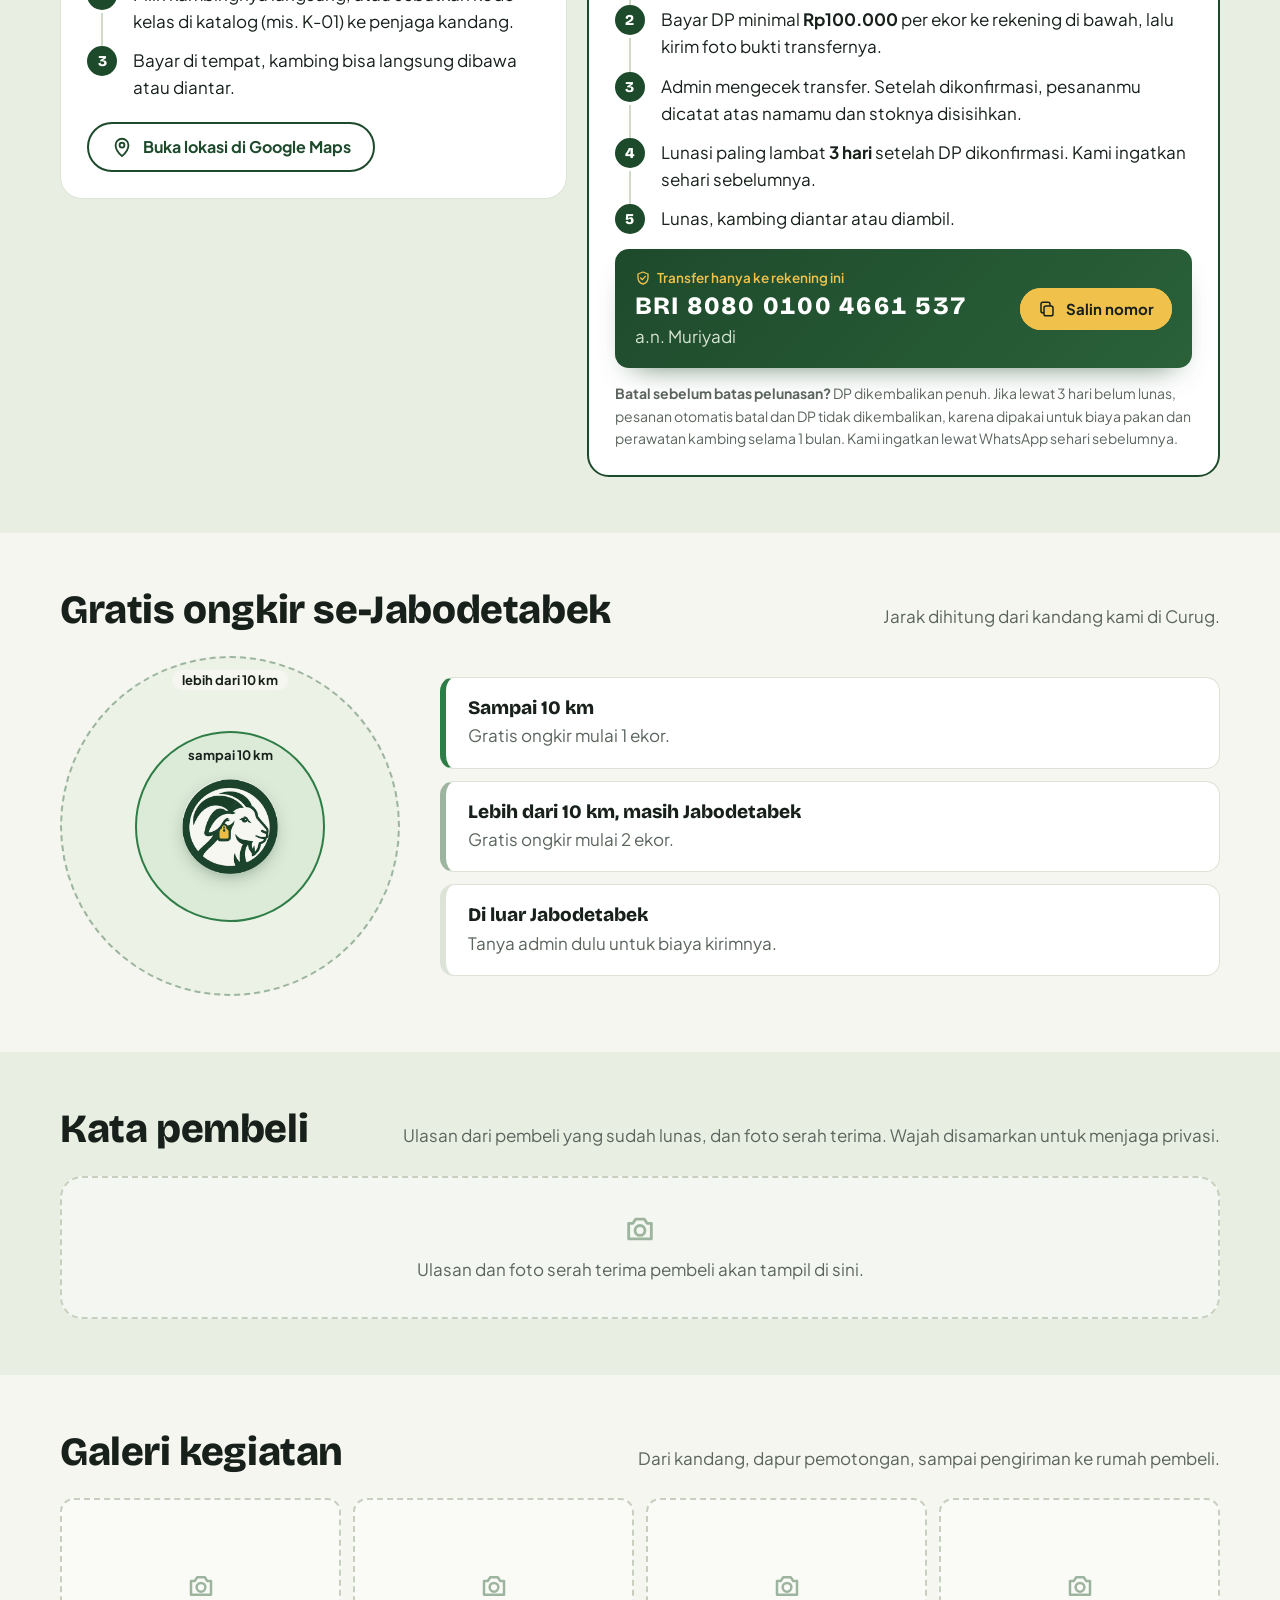
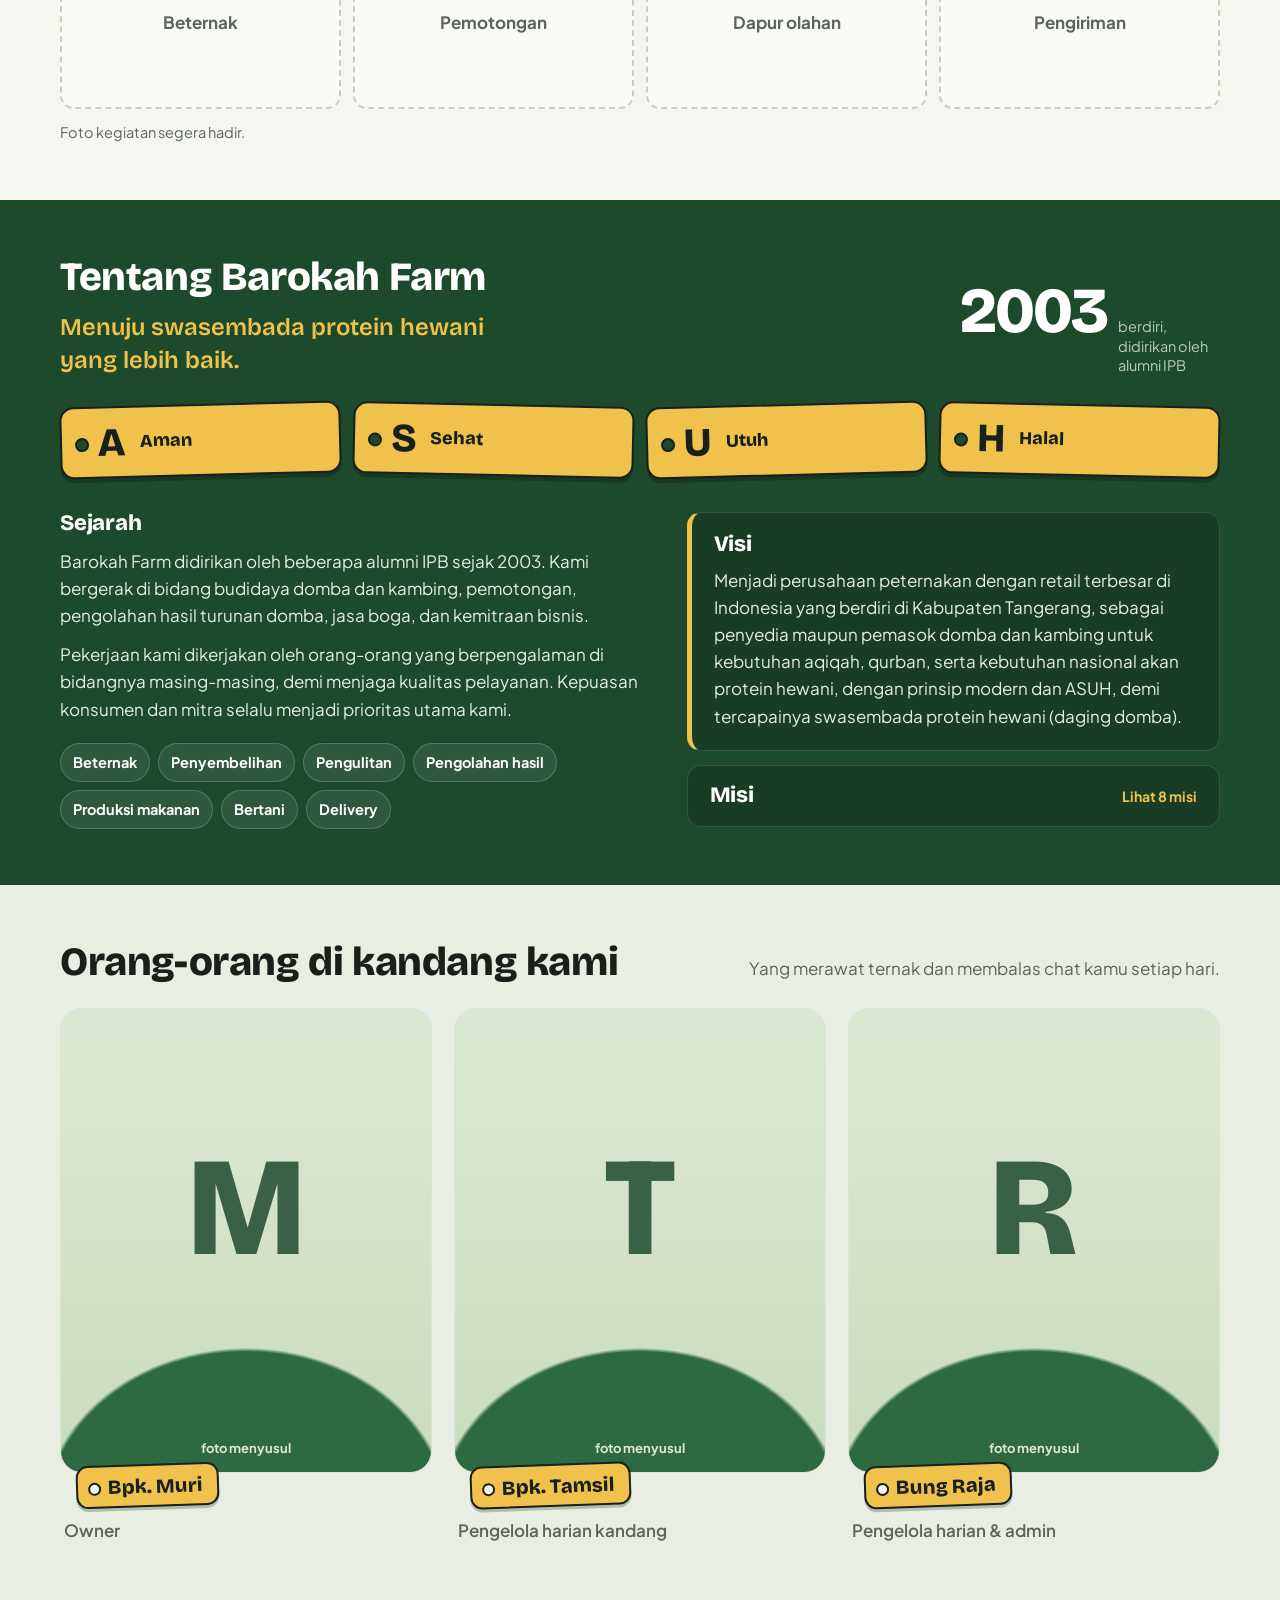
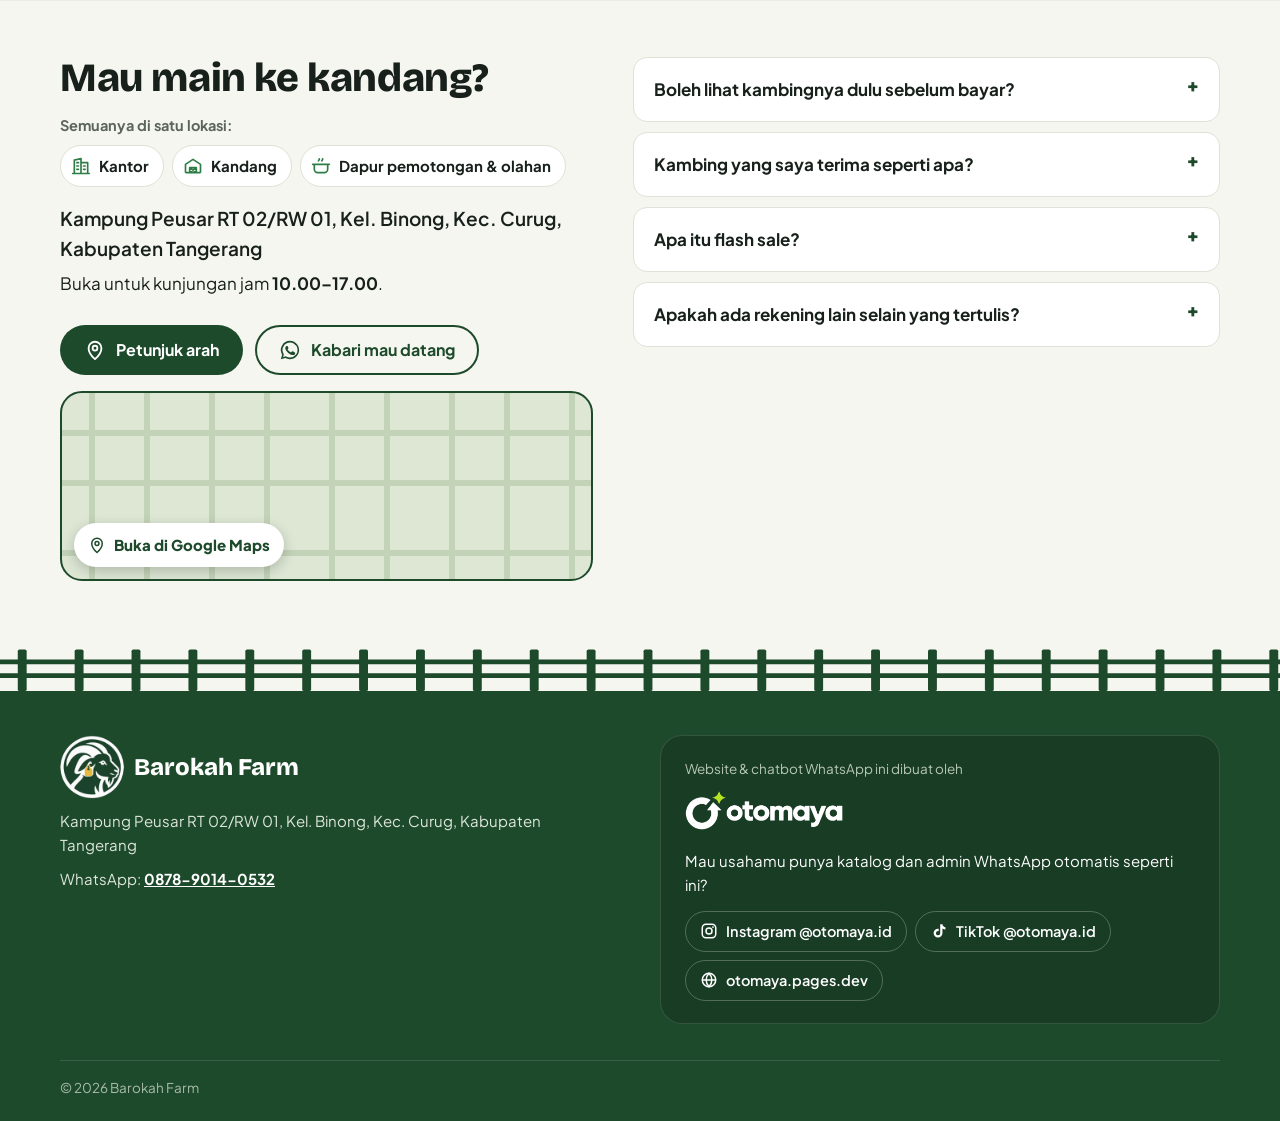
==== commit 2ec3dfda: "Katalog: tim, galeri kegiatan (diisi admin lewat WA), lokasi dengan peta kecil ke Google Maps Co-Aut" ====
--- a/katalog/index.html
+++ b/katalog/index.html
@@ -227,6 +227,23 @@
     </div>
   </section>
 
+  <section id="galeri" class="sec">
+    <div class="wrap">
+      <div class="sec-head">
+        <h2>Galeri kegiatan</h2>
+        <p class="muted">Dari kandang, dapur pemotongan, sampai pengiriman ke rumah pembeli.</p>
+      </div>
+      <div id="galeri-grid" class="gal"></div>
+      <ul id="galeri-empty" class="gal gal-empty" hidden>
+        <li><svg aria-hidden="true"><use href="#ic-camera"/></svg><span>Beternak</span></li>
+        <li><svg aria-hidden="true"><use href="#ic-camera"/></svg><span>Pemotongan</span></li>
+        <li><svg aria-hidden="true"><use href="#ic-camera"/></svg><span>Dapur olahan</span></li>
+        <li><svg aria-hidden="true"><use href="#ic-camera"/></svg><span>Pengiriman</span></li>
+      </ul>
+      <p id="galeri-note" class="muted gal-note" hidden>Foto kegiatan segera hadir.</p>
+    </div>
+  </section>
+
   <section id="tentang" class="sec about">
     <div class="wrap">
       <div class="about-top">
@@ -276,16 +293,32 @@
     </div>
   </section>
 
+  <section id="tim" class="sec sec-alt">
+    <div class="wrap">
+      <div class="sec-head">
+        <h2>Orang-orang di kandang kami</h2>
+        <p class="muted">Yang merawat ternak dan membalas chat kamu setiap hari.</p>
+      </div>
+      <ul id="tim-grid" class="tim"></ul>
+    </div>
+  </section>
+
   <section id="lokasi" class="sec">
     <div class="wrap lokasi">
       <div>
-        <h2>Main ke kandang</h2>
+        <h2>Mau main ke kandang?</h2>
+        <p class="lok-isi-lbl">Semuanya di satu lokasi:</p>
+        <ul class="lok-isi" id="lok-isi"></ul>
         <p class="addr" id="alamat"></p>
         <p>Buka untuk kunjungan jam <b class="js-jam"></b>.</p>
         <div class="hero-cta">
           <a class="btn btn-main js-maps" href="#" target="_blank" rel="noopener"><svg aria-hidden="true"><use href="#ic-pin"/></svg>Petunjuk arah</a>
           <a class="btn btn-ghost js-wa" data-msg="kunjung" href="#" target="_blank" rel="noopener"><svg aria-hidden="true"><use href="#ic-wa"/></svg>Kabari mau datang</a>
         </div>
+        <a class="map-card js-maps" href="#" target="_blank" rel="noopener" aria-label="Buka lokasi Barokah Farm di Google Maps">
+          <span class="map-frame" id="map-frame"></span>
+          <span class="map-cta"><svg aria-hidden="true"><use href="#ic-pin"/></svg>Buka di Google Maps</span>
+        </a>
       </div>
       <div class="faq">
         <details>
@@ -336,6 +369,11 @@
 <a class="oto-badge js-oto-web" id="oto-badge" href="#" target="_blank" rel="noopener" aria-label="Dibuat oleh Otomaya, buka situs Otomaya">
   <img src="img/otomaya-mark.png" alt="" width="18" height="18"><span>dibuat oleh <b>otomaya</b></span>
 </a>
+
+<dialog id="lightbox" class="lightbox" aria-label="Foto kegiatan">
+  <button class="x" type="button" id="lb-close" aria-label="Tutup">×</button>
+  <figure><img id="lb-img" alt=""><figcaption id="lb-cap"></figcaption></figure>
+</dialog>
 
 <dialog id="detail" class="sheet" aria-labelledby="d-title">
   <div class="sheet-in">
@@ -386,6 +424,9 @@
   <symbol id="ic-scale" viewBox="0 0 24 24"><rect x="3" y="4" width="18" height="16" rx="4" fill="none" stroke="currentColor" stroke-width="2"/><path d="M8.5 10a4 4 0 0 1 7 0" fill="none" stroke="currentColor" stroke-width="2" stroke-linecap="round"/><path d="m12 10 1.6-2" stroke="currentColor" stroke-width="2" stroke-linecap="round"/></symbol>
   <symbol id="ic-bolt" viewBox="0 0 24 24"><path fill="currentColor" d="M13.5 2 4 13.5h6.2L9 22l10-12.5h-6.4L13.5 2Z"/></symbol>
   <symbol id="ic-copy" viewBox="0 0 24 24"><rect x="8" y="8" width="12" height="13" rx="2.5" fill="none" stroke="currentColor" stroke-width="2"/><path d="M16 8V5.5A2.5 2.5 0 0 0 13.5 3h-7A2.5 2.5 0 0 0 4 5.5v9A2.5 2.5 0 0 0 6.5 17H8" fill="none" stroke="currentColor" stroke-width="2"/></symbol>
+  <symbol id="ic-office" viewBox="0 0 24 24"><path d="M4 21V5l8-2v18M12 8h8v13M2 21h20M7 8h2M7 12h2M7 16h2M15 12h2M15 16h2" fill="none" stroke="currentColor" stroke-width="2" stroke-linecap="round" stroke-linejoin="round"/></symbol>
+  <symbol id="ic-pen" viewBox="0 0 24 24"><path d="M3 20V10l9-6 9 6v10M3 20h18M8 20v-6h8v6M8 14l8 6M16 14l-8 6" fill="none" stroke="currentColor" stroke-width="2" stroke-linejoin="round"/></symbol>
+  <symbol id="ic-pot" viewBox="0 0 24 24"><path d="M4 10h16v6a4 4 0 0 1-4 4H8a4 4 0 0 1-4-4v-6ZM2 10h20M9 6c0-1 1-1.5 1-2.5M13 6c0-1 1-1.5 1-2.5" fill="none" stroke="currentColor" stroke-width="2" stroke-linecap="round" stroke-linejoin="round"/></symbol>
   <symbol id="ic-cal" viewBox="0 0 24 24"><rect x="3" y="5" width="18" height="16" rx="3" fill="none" stroke="currentColor" stroke-width="2"/><path d="M3 10h18M8 3v4M16 3v4" stroke="currentColor" stroke-width="2" stroke-linecap="round"/></symbol>
 </svg>
 
--- a/katalog/style.css
+++ b/katalog/style.css
@@ -280,6 +280,34 @@
 .testi figcaption{padding:12px 14px;font-size:14.5px}
 .testi figcaption small{display:block;color:var(--abu);margin-top:2px}
 
+/* galeri */
+.gal{list-style:none;margin:0;padding:0;display:grid;grid-template-columns:repeat(auto-fill,minmax(min(240px,100%),1fr));gap:12px}
+.gal-item{position:relative;display:block;padding:0;border:0;border-radius:var(--r-md);overflow:hidden;cursor:zoom-in;background:#E7ECE0;aspect-ratio:4/3}
+.gal-item img{width:100%;height:100%;object-fit:cover}
+.gal-item span{position:absolute;left:0;right:0;bottom:0;padding:22px 12px 10px;background:linear-gradient(transparent,rgba(16,28,19,.75));color:#fff;font-size:14px;font-weight:600;text-align:left}
+.gal-empty li{display:flex;flex-direction:column;align-items:center;justify-content:center;gap:8px;aspect-ratio:4/3;border:2px dashed #C7CFBE;border-radius:var(--r-md);color:var(--abu);font-weight:700;background:rgba(255,255,255,.5)}
+.gal-empty svg{width:30px;height:30px;color:#9DB59F}
+.gal-note{margin-top:12px;font-size:14.5px}
+@media (max-width:640px){.gal{grid-template-columns:1fr 1fr;gap:8px}}
+.lightbox{padding:0;border:0;background:transparent;max-width:min(1000px,100% - 24px);max-height:calc(100dvh - 24px)}
+.lightbox::backdrop{background:rgba(10,18,12,.85)}
+.lightbox figure{margin:0}
+.lightbox img{max-height:calc(100dvh - 90px);width:auto;border-radius:var(--r-md)}
+.lightbox figcaption{color:#fff;text-align:center;margin-top:10px;font-weight:600}
+
+/* tim */
+.tim{list-style:none;margin:0;padding:0;display:grid;grid-template-columns:repeat(3,1fr);gap:22px}
+.orang-foto{position:relative;aspect-ratio:4/5;border-radius:var(--r-lg);overflow:hidden;background:
+  radial-gradient(120% 80% at 50% 110%,#2D6A41 0 45%,transparent 46%),linear-gradient(180deg,#DCE9D2,#C9DDBC);border:1px solid var(--garis)}
+.orang-foto img{width:100%;height:100%;object-fit:cover}
+.mono{position:absolute;inset:0;display:grid;place-items:center;font:800 clamp(88px,12vw,140px)/1 var(--f-head);color:rgba(30,74,44,.85);padding-bottom:18%}
+.foto-nanti{position:absolute;left:0;right:0;bottom:14px;text-align:center;font-size:13px;font-weight:700;color:#DCE9D2}
+.orang-nama{position:relative;display:inline-block;margin:-26px 0 0 16px;font:800 20px/1 var(--f-head);color:var(--tinta);background:var(--jerami);padding:10px 14px 9px 30px;border-radius:12px;border:2px solid var(--tinta);box-shadow:0 3px 0 rgba(23,32,26,.25);transform:rotate(-2deg)}
+.orang-nama::before{content:"";position:absolute;left:10px;top:50%;width:9px;height:9px;margin-top:-4.5px;border-radius:50%;background:var(--kapur);border:2px solid var(--tinta)}
+.orang-peran{margin:10px 0 0 4px;color:var(--abu);font-weight:600}
+@media (max-width:760px){.tim{grid-template-columns:1fr 1fr;gap:16px}.orang-nama{font-size:17px;margin-left:10px}}
+@media (max-width:420px){.tim{grid-template-columns:1fr 1fr}.orang-peran{font-size:14px}}
+
 /* tentang */
 .about{background:var(--rumput);color:#E6EEE3}
 .about h2,.about h3{color:#fff}
@@ -316,6 +344,15 @@
 .lokasi h2{margin-bottom:14px}
 .addr{font-size:19px;font-weight:600;margin-bottom:6px;max-width:36ch}
 .faq{display:grid;gap:10px}
+.lok-isi-lbl{font-weight:700;color:var(--abu);font-size:14.5px;margin-bottom:8px}
+.lok-isi{list-style:none;margin:0 0 16px;padding:0;display:flex;flex-wrap:wrap;gap:8px}
+.lok-isi li{display:inline-flex;align-items:center;gap:8px;background:var(--putih);border:1px solid var(--garis);border-radius:999px;padding:8px 14px 8px 10px;font-weight:700;font-size:15px}
+.lok-isi svg{width:20px;height:20px;color:var(--daun)}
+.map-card{position:relative;display:block;margin-top:16px;height:190px;border-radius:var(--r-lg);overflow:hidden;border:2px solid var(--rumput);background:#DDE7D4 url("data:image/svg+xml,%3Csvg xmlns='http://www.w3.org/2000/svg' width='120' height='120'%3E%3Cpath d='M0 40h120M0 90h120M30 0v120M85 0v120' stroke='%23C3D3B8' stroke-width='6'/%3E%3C/svg%3E");text-decoration:none}
+.map-frame,.map-frame iframe{position:absolute;inset:0;width:100%;height:100%;border:0;pointer-events:none}
+.map-cta{position:absolute;left:12px;bottom:12px;display:inline-flex;align-items:center;gap:8px;background:var(--putih);color:var(--rumput);font-weight:800;font-size:15px;padding:10px 14px;border-radius:999px;box-shadow:0 4px 14px rgba(0,0,0,.2)}
+.map-cta svg{width:18px;height:18px}
+.map-card:hover .map-cta,.map-card:focus-visible .map-cta{background:var(--rumput);color:#fff}
 .faq details{background:var(--putih);border:1px solid var(--garis);border-radius:var(--r-md);padding:4px 20px}
 .faq summary{cursor:pointer;font-weight:700;padding:14px 0;list-style:none;display:flex;justify-content:space-between;gap:16px}
 .faq summary::-webkit-details-marker{display:none}
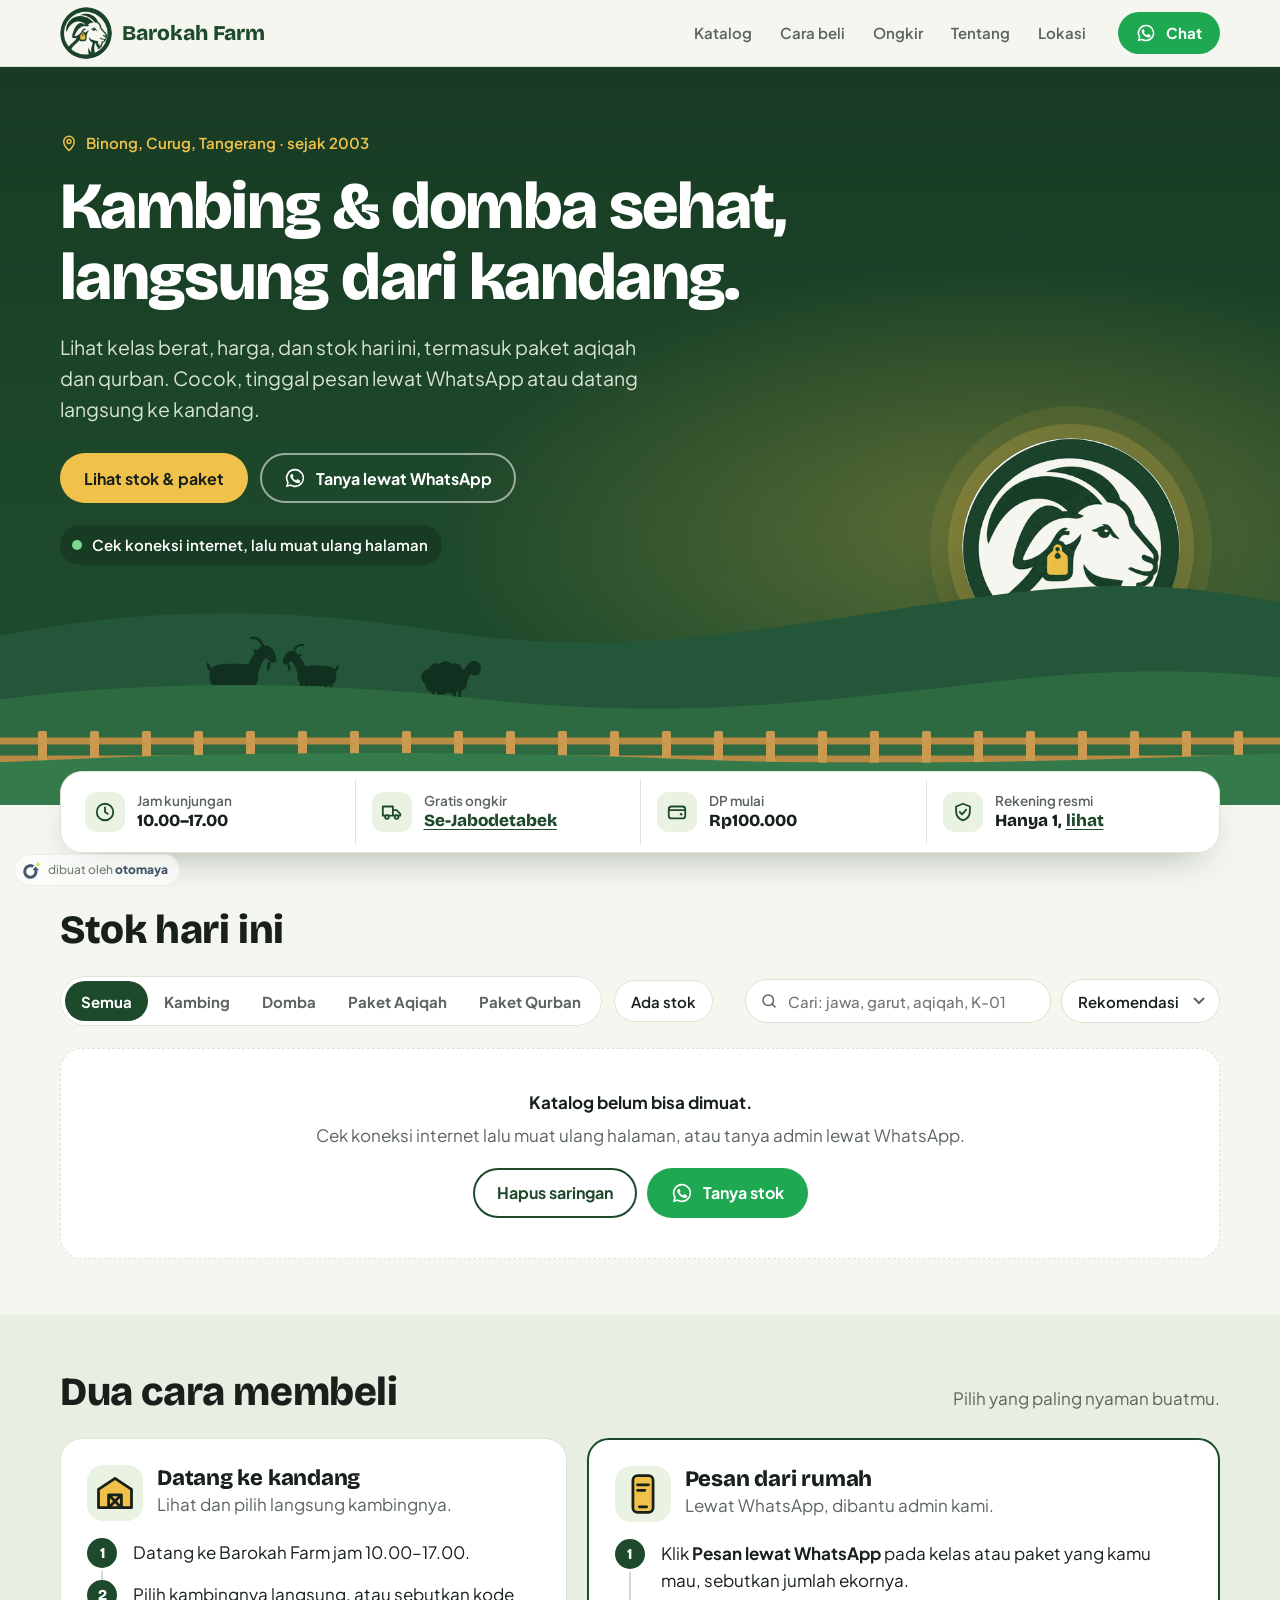
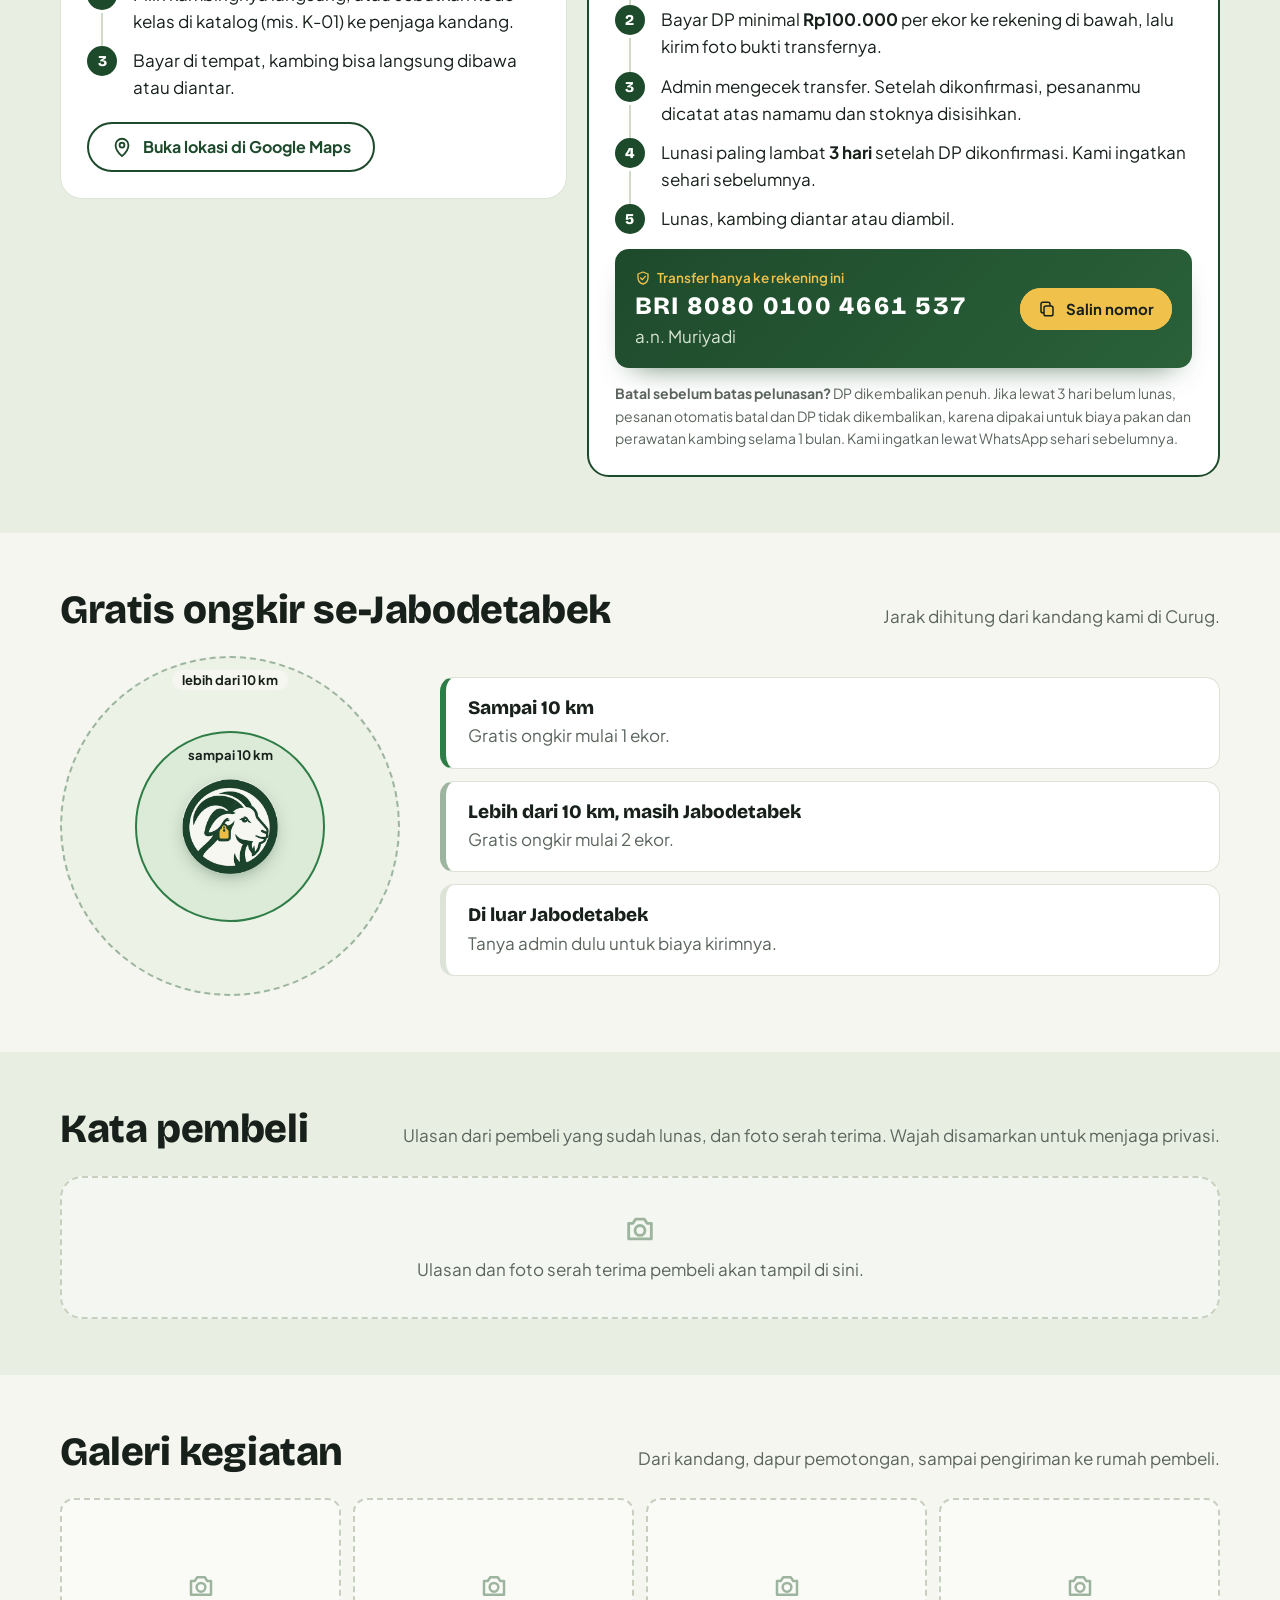
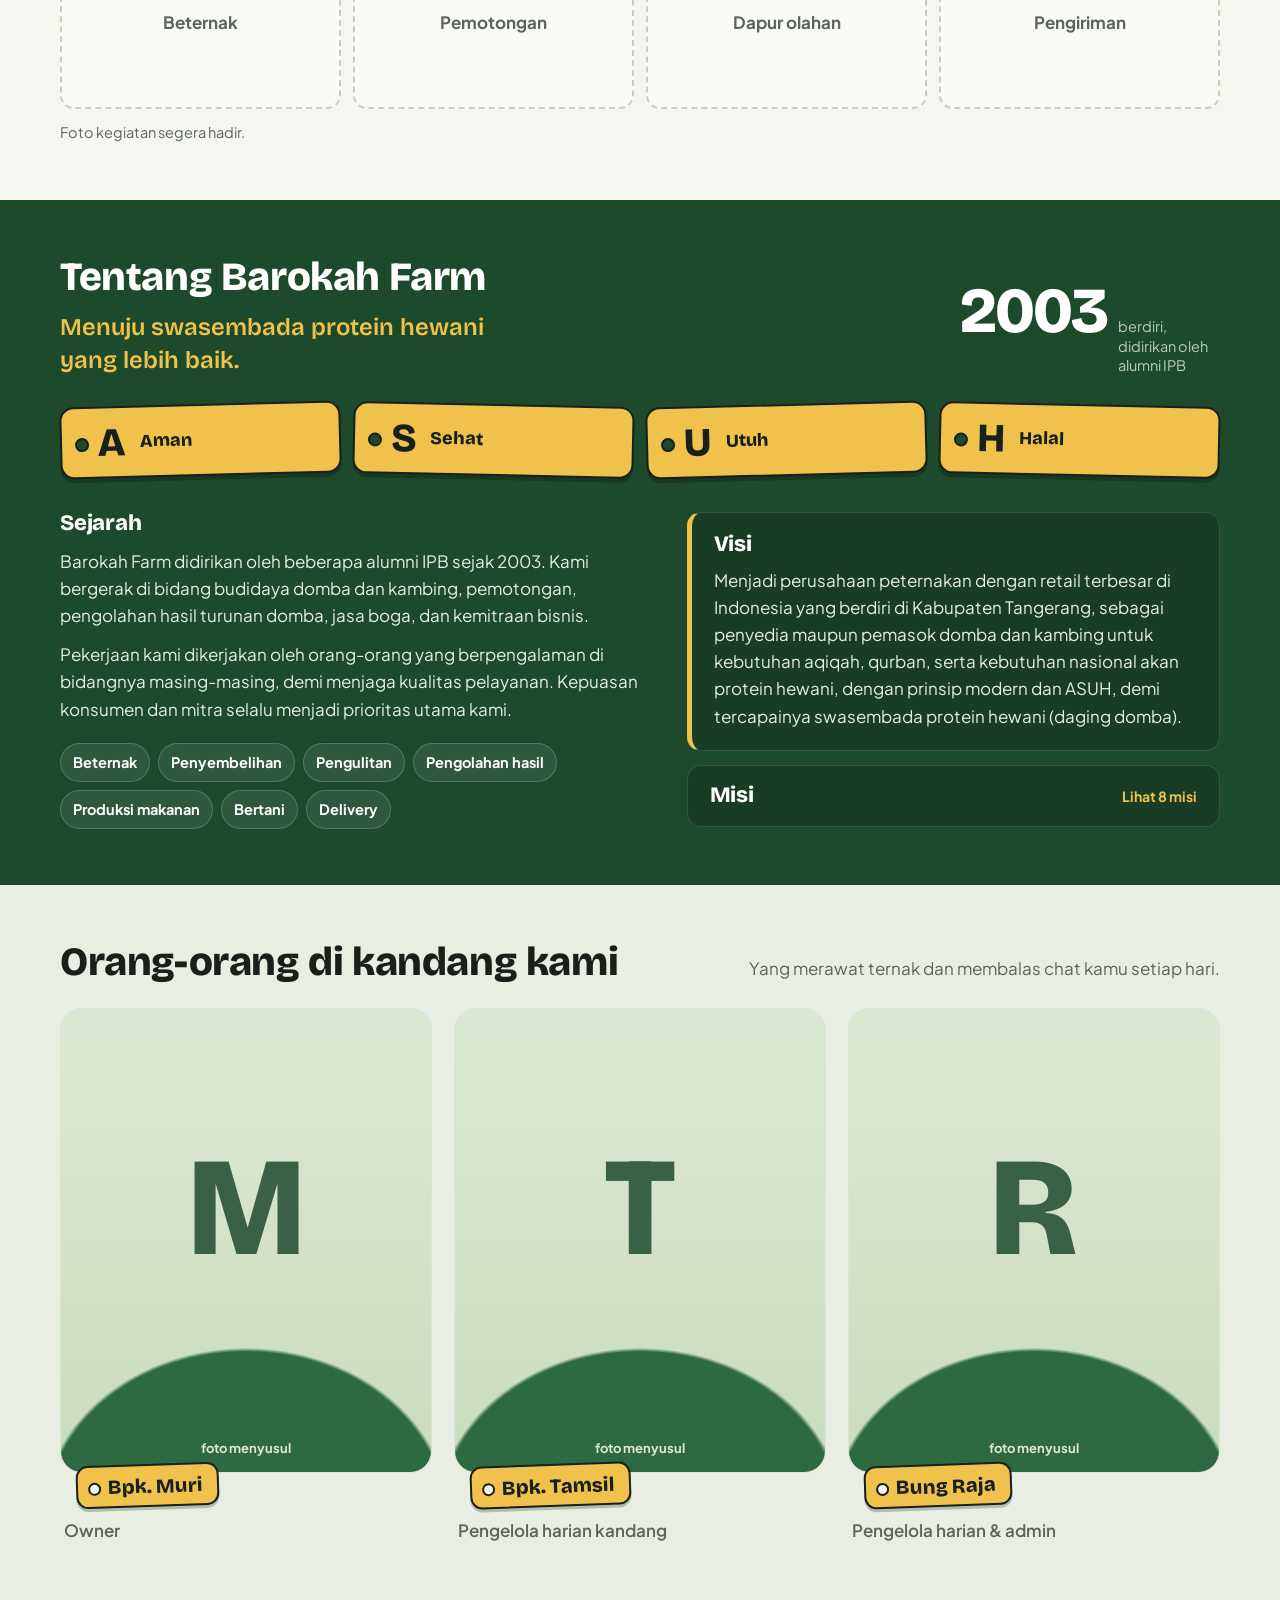
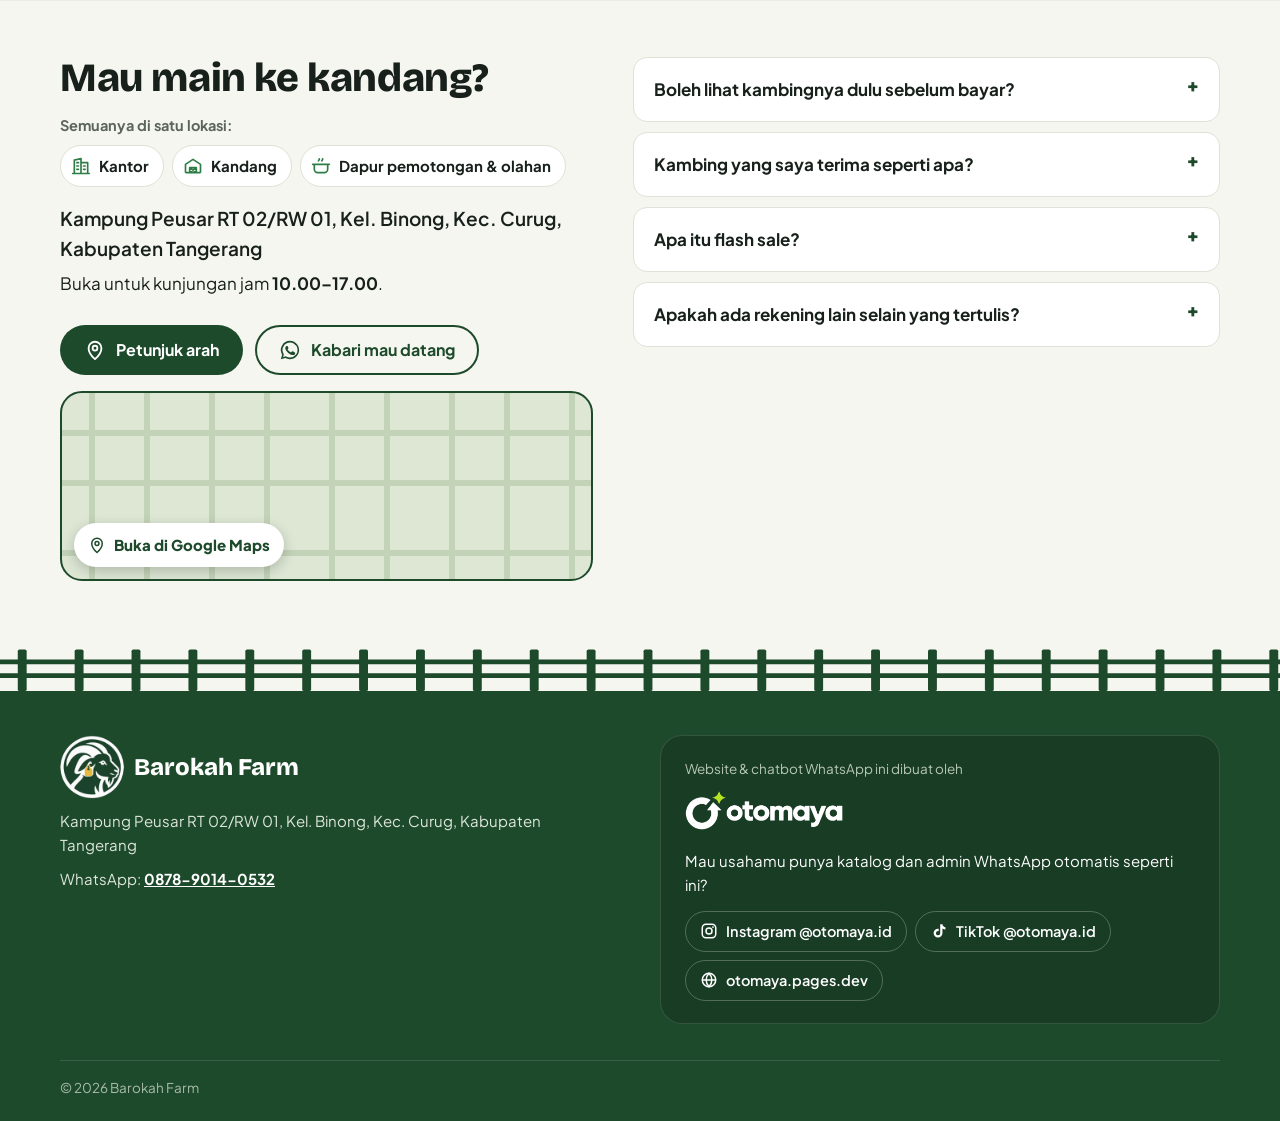
==== commit 479f8558: "Katalog: tampilan HP 2 kolom, ukuran huruf lebih kecil, tablet 3 kolom, desktop 4 kolom, ikon aplika" ====
--- a/katalog/index.html
+++ b/katalog/index.html
@@ -2,7 +2,7 @@
 <html lang="id">
 <head>
 <meta charset="utf-8">
-<meta name="viewport" content="width=device-width, initial-scale=1">
+<meta name="viewport" content="width=device-width, initial-scale=1, viewport-fit=cover">
 <title>Barokah Farm — Katalog Kambing & Domba, Curug Tangerang</title>
 <meta name="description" content="Katalog kambing, domba, paket aqiqah, dan paket qurban Barokah Farm di Binong, Curug, Tangerang. Lihat berat, harga, dan stok, lalu pesan lewat WhatsApp. Gratis ongkir Jabodetabek.">
 <meta property="og:title" content="Barokah Farm — Katalog Kambing & Domba">
@@ -11,6 +11,9 @@
 <meta name="theme-color" content="#1E4A2C">
 <link rel="icon" href="img/favicon-64.png" type="image/png">
 <link rel="apple-touch-icon" href="img/apple-touch-icon.png">
+<link rel="manifest" href="manifest.webmanifest">
+<meta name="apple-mobile-web-app-title" content="Barokah Farm">
+<meta name="mobile-web-app-capable" content="yes">
 <meta property="og:url" content="https://barokahfarm.pages.dev/">
 <meta property="og:image" content="https://barokahfarm.pages.dev/img/og.jpg">
 <meta property="og:image:width" content="1200">
@@ -27,7 +30,7 @@
 <header class="top">
   <div class="wrap top-in">
     <a class="brand" href="#" aria-label="Barokah Farm, ke atas">
-      <img class="brand-ic" src="img/logo-bf.png" alt="" width="52" height="52">
+      <img class="brand-ic" src="img/logo-bf.png" alt="" width="52" height="52" fetchpriority="high">
       <span>Barokah Farm</span>
     </a>
     <nav class="nav" aria-label="Menu">
@@ -132,10 +135,10 @@
           <label class="sort">
             <span class="sr">Urutkan</span>
             <select id="sort">
-              <option value="urut">Urutan katalog</option>
-              <option value="murah">Harga termurah</option>
-              <option value="mahal">Harga termahal</option>
-              <option value="rating">Rating tertinggi</option>
+              <option value="urut">Rekomendasi</option>
+              <option value="murah">Termurah</option>
+              <option value="mahal">Termahal</option>
+              <option value="rating">Rating terbaik</option>
             </select>
           </label>
         </div>
@@ -430,7 +433,7 @@
   <symbol id="ic-cal" viewBox="0 0 24 24"><rect x="3" y="5" width="18" height="16" rx="3" fill="none" stroke="currentColor" stroke-width="2"/><path d="M3 10h18M8 3v4M16 3v4" stroke="currentColor" stroke-width="2" stroke-linecap="round"/></symbol>
 </svg>
 
-<script src="config.js"></script>
-<script src="app.js"></script>
+<script src="config.js" defer></script>
+<script src="app.js" defer></script>
 </body>
 </html>
--- a/katalog/style.css
+++ b/katalog/style.css
@@ -441,3 +441,140 @@
   .rek{padding:16px}
   .rek-no{font-size:20px;letter-spacing:.03em}
 }
+
+/* ===== penyesuaian HP, tablet, desktop ===== */
+.top{-webkit-backdrop-filter:saturate(1.4) blur(10px)}
+.opsi-mini{display:none}
+.l-short{display:none}
+.fab{bottom:calc(14px + env(safe-area-inset-bottom))}
+.oto-badge{bottom:calc(14px + env(safe-area-inset-bottom))}
+img,svg{max-width:100%}
+
+/* tablet */
+@media (min-width:641px) and (max-width:1023px){
+  body{font-size:16px}
+  .hero h1{font-size:44px}
+  .grid{grid-template-columns:repeat(3,minmax(0,1fr));gap:16px}
+  .c-body{padding:14px 14px 16px;gap:10px}
+  .c-title{font-size:19px}
+  .price{font-size:24px}
+  .berat{font-size:16px}
+  .btn{min-height:46px;font-size:15px;padding:10px 16px}
+  .card .btn .l-long{display:none}.card .btn .l-short{display:inline}
+  .about-grid{gap:28px}
+}
+@media (min-width:641px) and (max-width:820px){.grid{grid-template-columns:repeat(2,minmax(0,1fr))}.card .btn .l-long{display:inline}.card .btn .l-short{display:none}}
+
+/* HP */
+@media (max-width:640px){
+  body{font-size:15.5px;line-height:1.55}
+  h2{font-size:24px}
+  h3{font-size:18px}
+  .sec{padding:32px 0}
+  .sec-head{margin-bottom:16px}
+  .top-in{min-height:58px}
+  .brand{font-size:18px}.brand-ic{width:40px;height:40px}
+  .hero{padding-top:26px}
+  .hero h1{font-size:30px;line-height:1.1}
+  .hero-place{font-size:13.5px;margin-bottom:10px}
+  .lead{font-size:15.5px;margin-top:12px}
+  .hero-cta{margin-top:18px;gap:8px}
+  .live{font-size:13px;margin-top:14px}
+  .scene{height:140px}
+  .sun{width:84px;bottom:66px}
+  .facts-wrap{margin-top:-24px}
+  .facts b{font-size:12px}.facts span{font-size:14px}
+  .btn{min-height:44px;font-size:15px;padding:10px 16px;gap:8px}
+  .btn svg{width:19px;height:19px}
+
+  /* filter lebih ringkas */
+  .filters{gap:10px;margin-bottom:16px}
+  .seg button{padding:7px 14px;font-size:14px;min-height:36px}
+  .chip{min-height:36px;padding:6px 13px;font-size:14px}
+  .filter-right{flex-wrap:nowrap;gap:8px}
+  .search{flex:1 1 auto;min-width:0;min-height:42px}
+  .search input,.sort select{font-size:16px}
+  .sort,.sort select{width:auto}
+  .sort select{min-height:42px;padding:0 30px 0 12px;max-width:150px;background-position:right 10px center}
+
+  /* katalog 2 kolom ala marketplace */
+  .grid{grid-template-columns:repeat(2,minmax(0,1fr));gap:10px}
+  .grp{font-size:19px;margin:8px 0 -2px}
+  .grp span{font-size:12.5px}
+  .card{border-radius:14px}
+  .card:not(.is-off){border-bottom-width:3px}
+  .media{aspect-ratio:1/1}
+  .card.is-compact .media{aspect-ratio:4/3}
+  .media .tag{font-size:12px;padding:5px 7px 4px 17px;border-width:1.5px;border-radius:8px;left:7px;top:7px}
+  .media .tag::before{left:5px;width:6px;height:6px;margin-top:-3px;border-width:1.5px}
+  .ribbon{right:7px;top:7px;padding:5px 7px;font-size:11px;gap:3px;border-width:1.5px}
+  .ribbon svg{width:11px;height:11px}
+  .media .count{font-size:10.5px;right:7px;bottom:7px}
+  .c-body{padding:10px 10px 12px;gap:7px}
+  .c-title{font-size:15px;line-height:1.2}
+  .c-sub{font-size:12.5px}
+  .c-desc{display:none}
+  .c-meta{gap:4px 8px}
+  .berat{font-size:13px;padding:4px 7px;gap:4px}
+  .berat svg{width:14px;height:14px}
+  .stok{font-size:12.5px}
+  .rating{font-size:11.5px;gap:4px}.rating b{font-size:12.5px}.stars{font-size:12px}
+  .card .opsi{display:none}
+  .opsi-mini{display:block;font-size:12.5px;color:var(--abu);font-weight:600}
+  .price{font-size:18px}
+  .price .per{font-size:11.5px;margin-left:3px}
+  .price .ask{font-size:15px}
+  .price s{font-size:12px}
+  .bobot{font-size:11.5px;line-height:1.35}
+  .price-wrap.flash{padding:7px 8px;border-radius:10px}
+  .flash-top{font-size:11px}
+  .timer{font-size:11px}
+  .card .btn{min-height:38px;font-size:13.5px;padding:7px 8px;border-radius:12px}
+  .card .btn svg{width:16px;height:16px}
+  .card .btn .l-long{display:none}.card .btn .l-short{display:inline}
+
+  /* detail */
+  .d-body{padding:18px 16px 22px;gap:12px}
+  .d-body h3{font-size:22px}
+  .d-body .price{font-size:26px}
+  .specs dd{font-size:15.5px}
+
+  /* bagian lain */
+  .way{padding:18px}
+  .steps li{padding-left:40px}
+  .rek-no{font-size:19px}
+  .rules b{font-size:17px}.rules li{padding:14px 16px}
+  .asuh{gap:8px;margin-bottom:24px}
+  .since b{font-size:44px}
+  .about-quote{font-size:18px}
+  .addr{font-size:16.5px}
+  .map-card{height:170px}
+  .faq summary{font-size:15px;padding:12px 0}
+  .tim{gap:12px}
+  .orang-nama{font-size:15px;padding:7px 10px 6px 24px}
+  .orang-nama::before{left:8px;width:7px;height:7px;margin-top:-3.5px}
+  .orang-peran{font-size:13px}
+  .mono{font-size:76px}
+  .fab{padding:12px 15px 12px 13px;font-size:14px}
+  .oto-badge{bottom:calc(10px + env(safe-area-inset-bottom))}
+}
+@media (max-width:359px){
+  .grid{gap:8px}
+  .c-title{font-size:14px}
+  .price{font-size:16.5px}
+}
+/* desktop besar: 4 kolom */
+@media (min-width:1200px){.grid{grid-template-columns:repeat(4,minmax(0,1fr))}.c-title{font-size:20px}.price{font-size:26px}}
+@media (max-width:1023px){.search input,.sort select{font-size:16px}}
+@media (max-width:640px){
+  .seg{display:grid;grid-template-columns:repeat(5,minmax(0,1fr));gap:5px;width:100%}
+  .seg button{padding:7px 2px;font-size:13.5px;text-align:center}
+  .price-wrap.flash .price{font-size:16.5px}
+  .price-wrap.flash .price .per{font-size:11px}
+  .price{overflow-wrap:anywhere}
+}
+.brand,.nav a{white-space:nowrap}
+.btn{white-space:nowrap}
+@media (max-width:900px){.nav{display:none}.top .btn{margin-left:auto}}
+@media (min-width:1200px){.card .btn .l-long{display:none}.card .btn .l-short{display:inline}}
+@media (min-width:641px) and (max-width:860px){.sun{bottom:118px}}
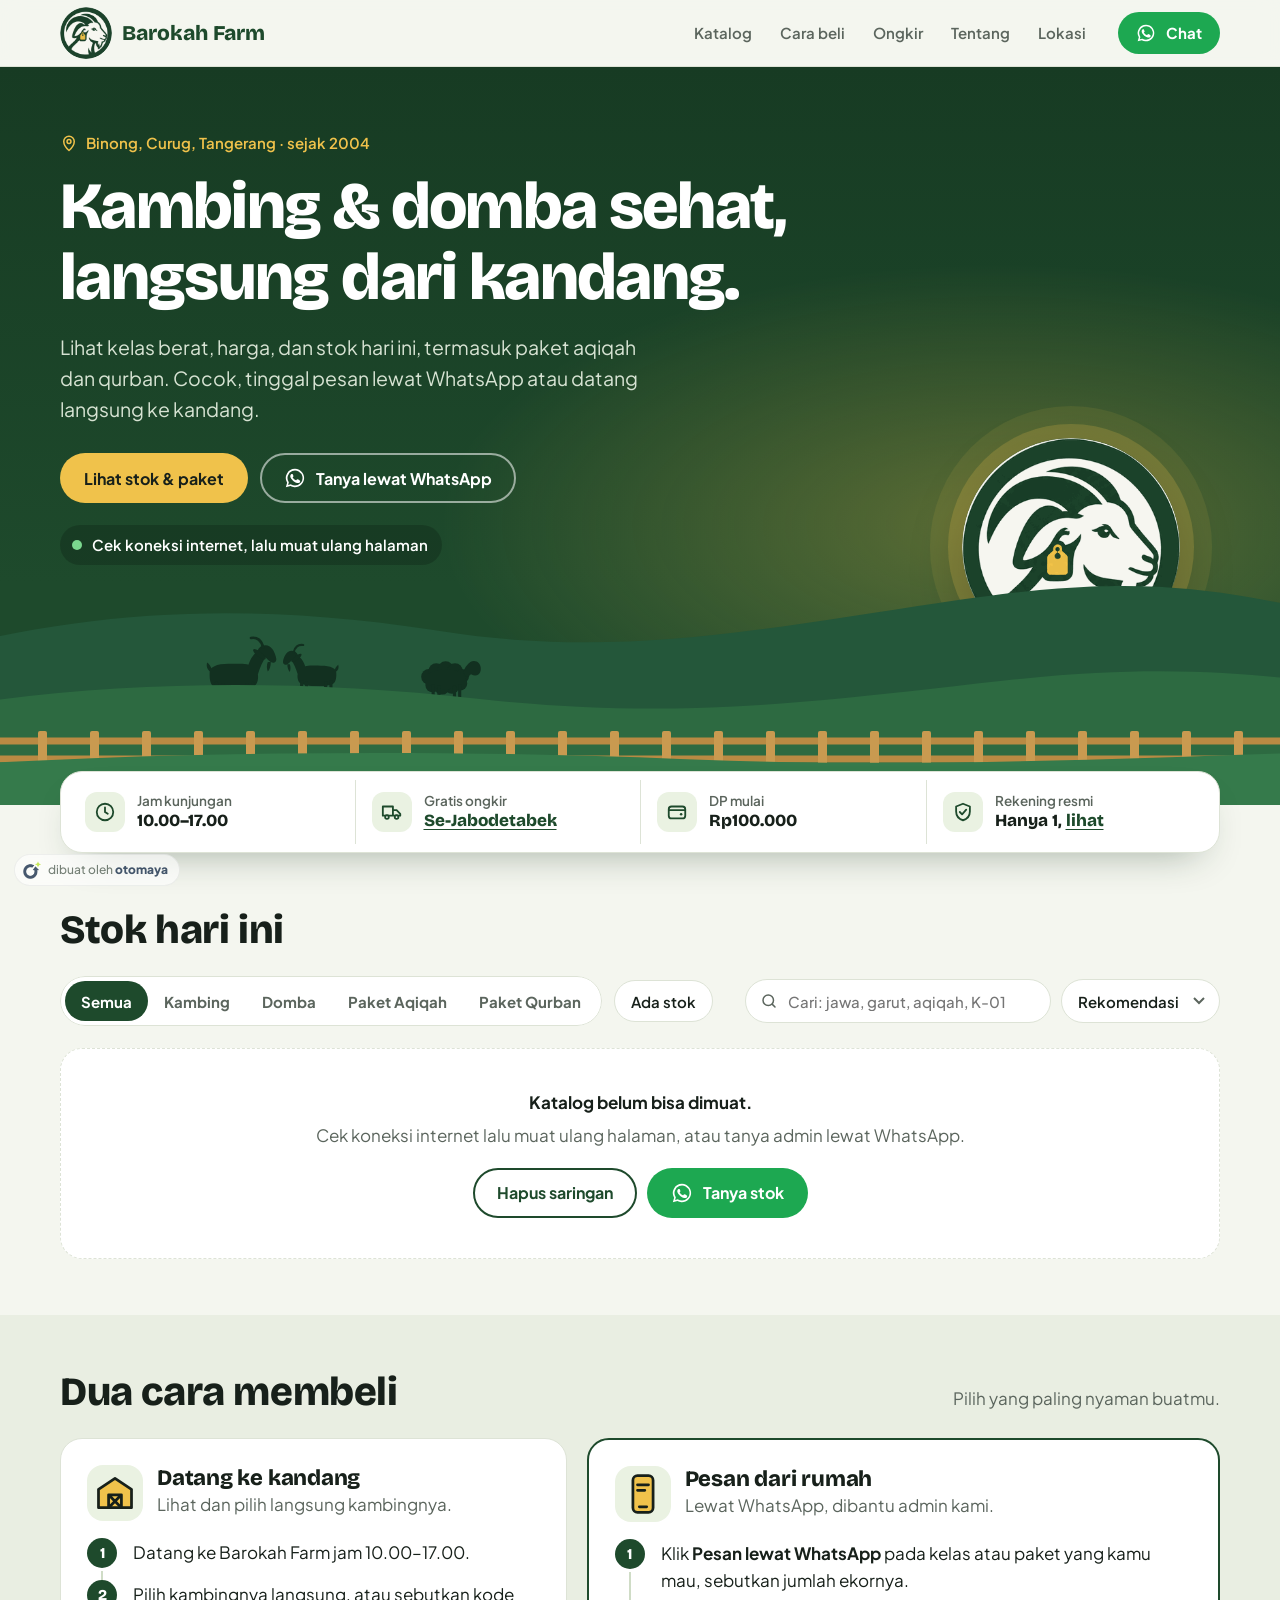
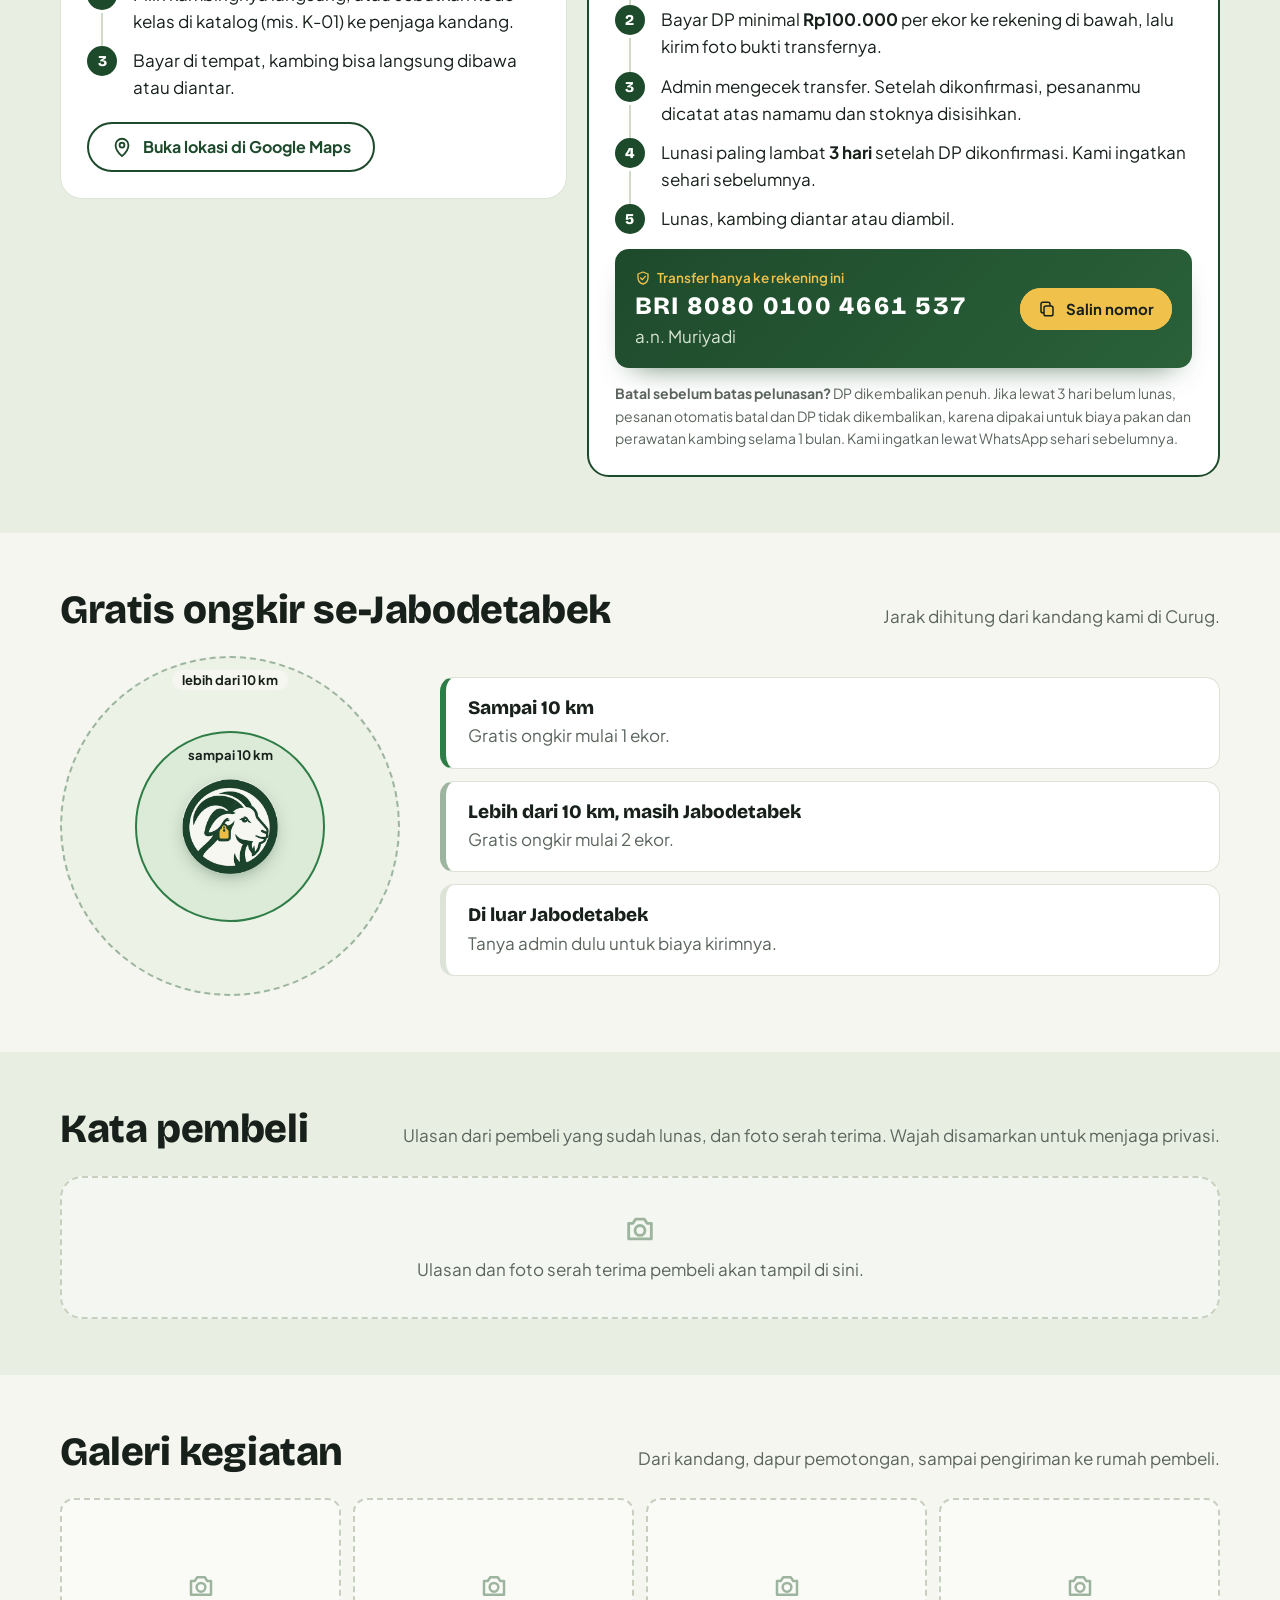
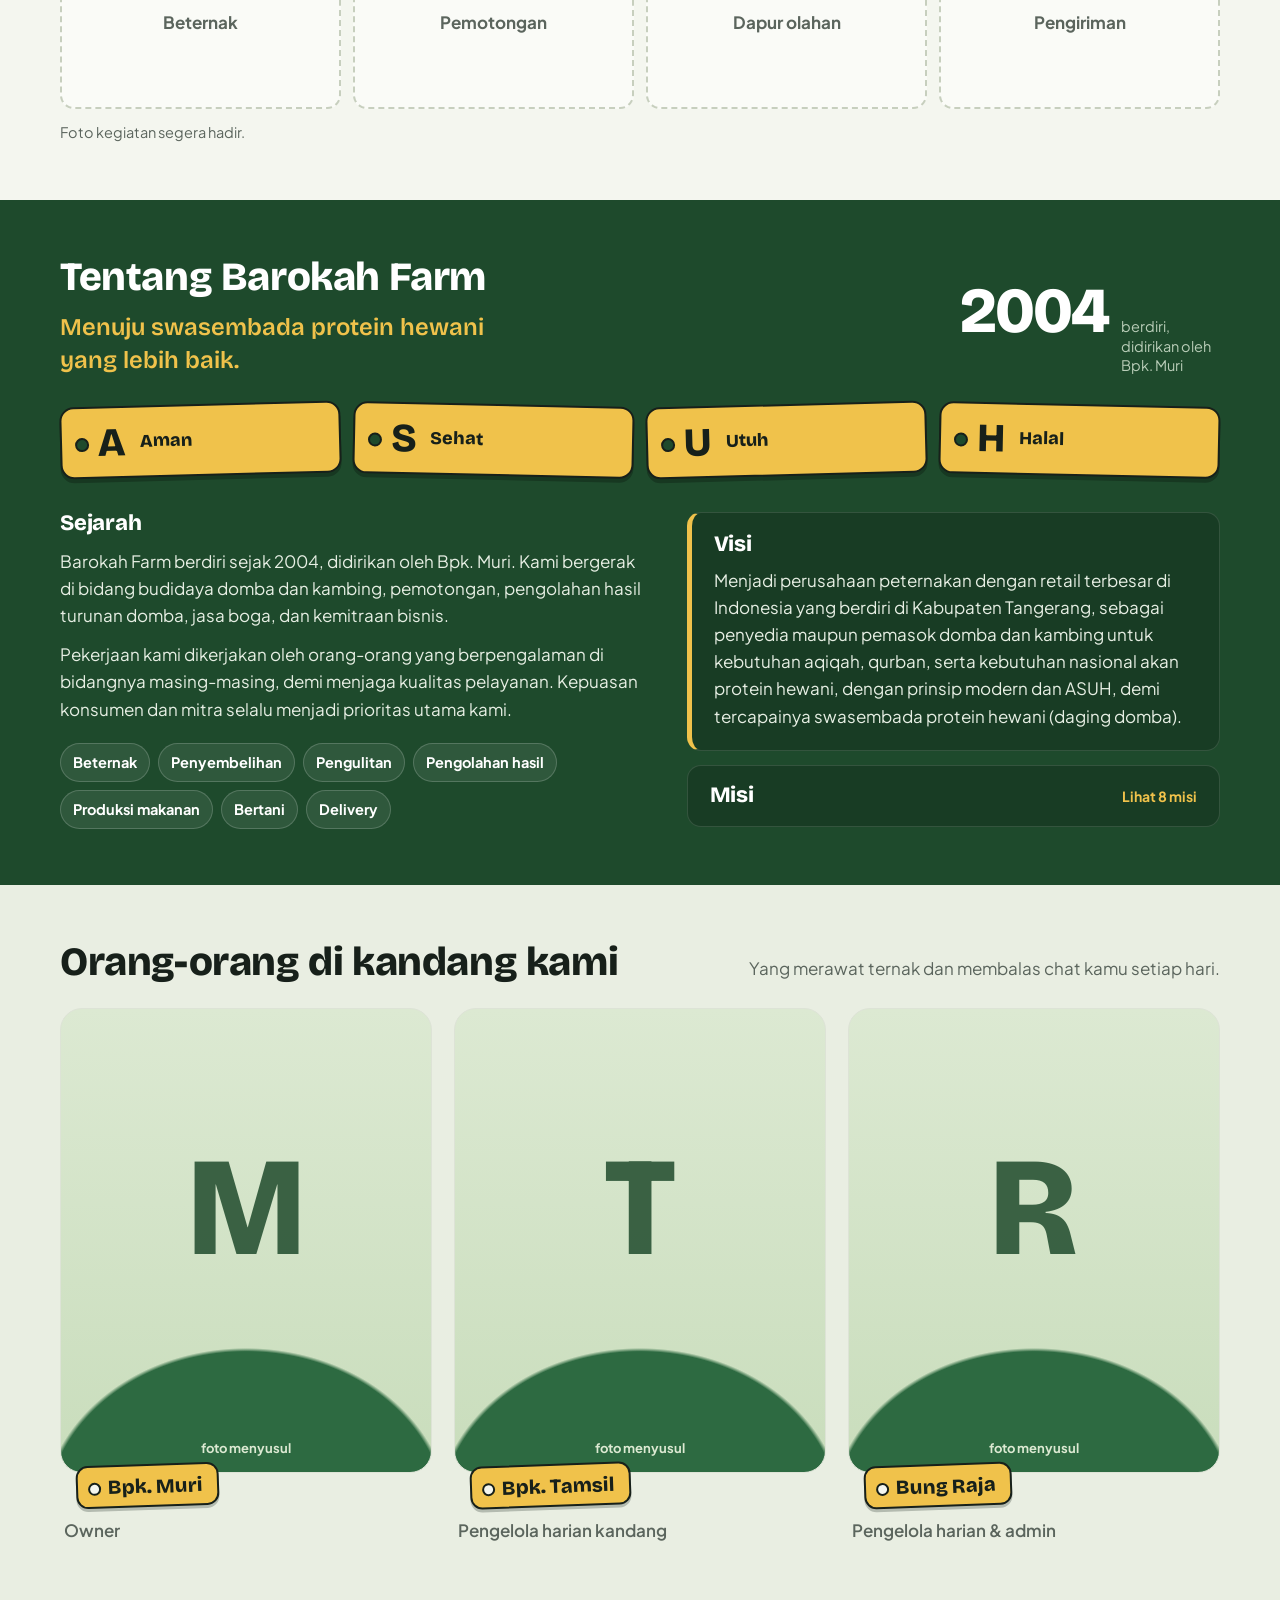
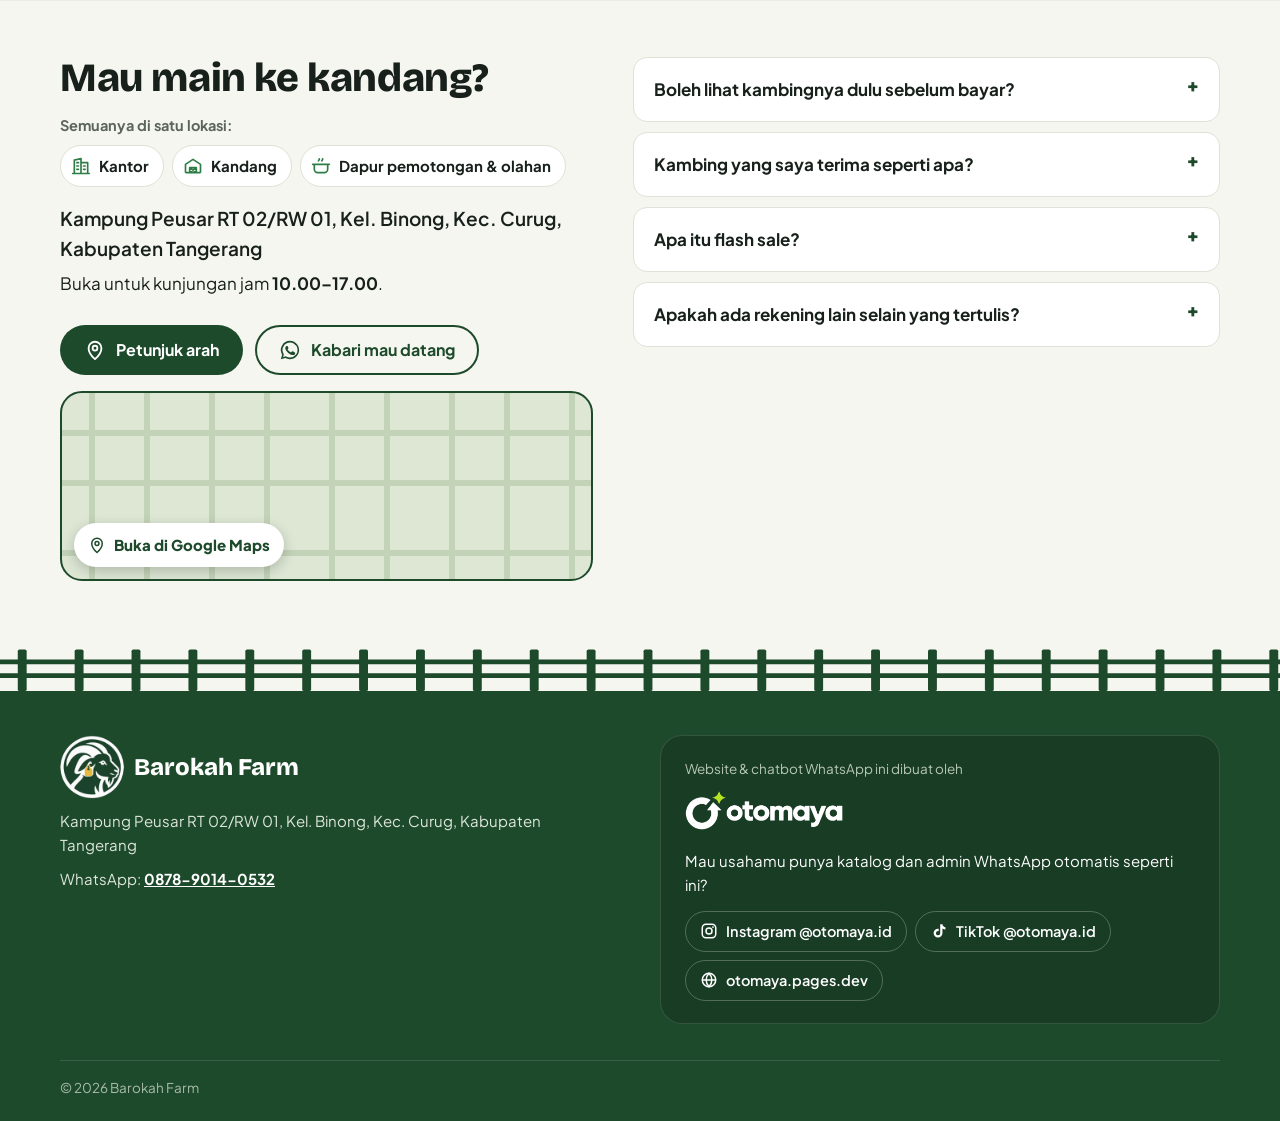
==== commit a777371e: "Tentang: berdiri 2004, didirikan oleh Bpk. Muri Co-Authored-By: Claude Opus 5.5 <noreply@anthropic.c" ====
--- a/katalog/index.html
+++ b/katalog/index.html
@@ -50,7 +50,7 @@
   <section class="hero">
     <div class="wrap hero-in">
       <div class="hero-copy">
-        <p class="hero-place"><svg aria-hidden="true"><use href="#ic-pin"/></svg>Binong, Curug, Tangerang · sejak 2003</p>
+        <p class="hero-place"><svg aria-hidden="true"><use href="#ic-pin"/></svg>Binong, Curug, Tangerang · sejak 2004</p>
         <h1>Kambing &amp; domba sehat, <br>langsung dari kandang.</h1>
         <p class="lead">Lihat kelas berat, harga, dan stok hari ini, termasuk paket aqiqah dan qurban. Cocok, tinggal pesan lewat WhatsApp atau datang langsung ke kandang.</p>
         <div class="hero-cta">
@@ -254,7 +254,7 @@
           <h2>Tentang Barokah Farm</h2>
           <p class="about-quote">Menuju swasembada protein hewani yang lebih baik.</p>
         </div>
-        <p class="since"><b>2003</b><span>berdiri, didirikan oleh alumni IPB</span></p>
+        <p class="since"><b>2004</b><span>berdiri, didirikan oleh Bpk. Muri</span></p>
       </div>
 
       <ul class="asuh" aria-label="Prinsip ASUH">
@@ -267,7 +267,7 @@
       <div class="about-grid">
         <div class="about-story">
           <h3>Sejarah</h3>
-          <p>Barokah Farm didirikan oleh beberapa alumni IPB sejak 2003. Kami bergerak di bidang budidaya domba dan kambing, pemotongan, pengolahan hasil turunan domba, jasa boga, dan kemitraan bisnis.</p>
+          <p>Barokah Farm berdiri sejak 2004, didirikan oleh Bpk. Muri. Kami bergerak di bidang budidaya domba dan kambing, pemotongan, pengolahan hasil turunan domba, jasa boga, dan kemitraan bisnis.</p>
           <p>Pekerjaan kami dikerjakan oleh orang-orang yang berpengalaman di bidangnya masing-masing, demi menjaga kualitas pelayanan. Kepuasan konsumen dan mitra selalu menjadi prioritas utama kami.</p>
           <ol class="chain" aria-label="Yang kami kerjakan, dari kandang sampai ke rumah">
             <li>Beternak</li><li>Penyembelihan</li><li>Pengulitan</li><li>Pengolahan hasil</li><li>Produksi makanan</li><li>Bertani</li><li>Delivery</li>
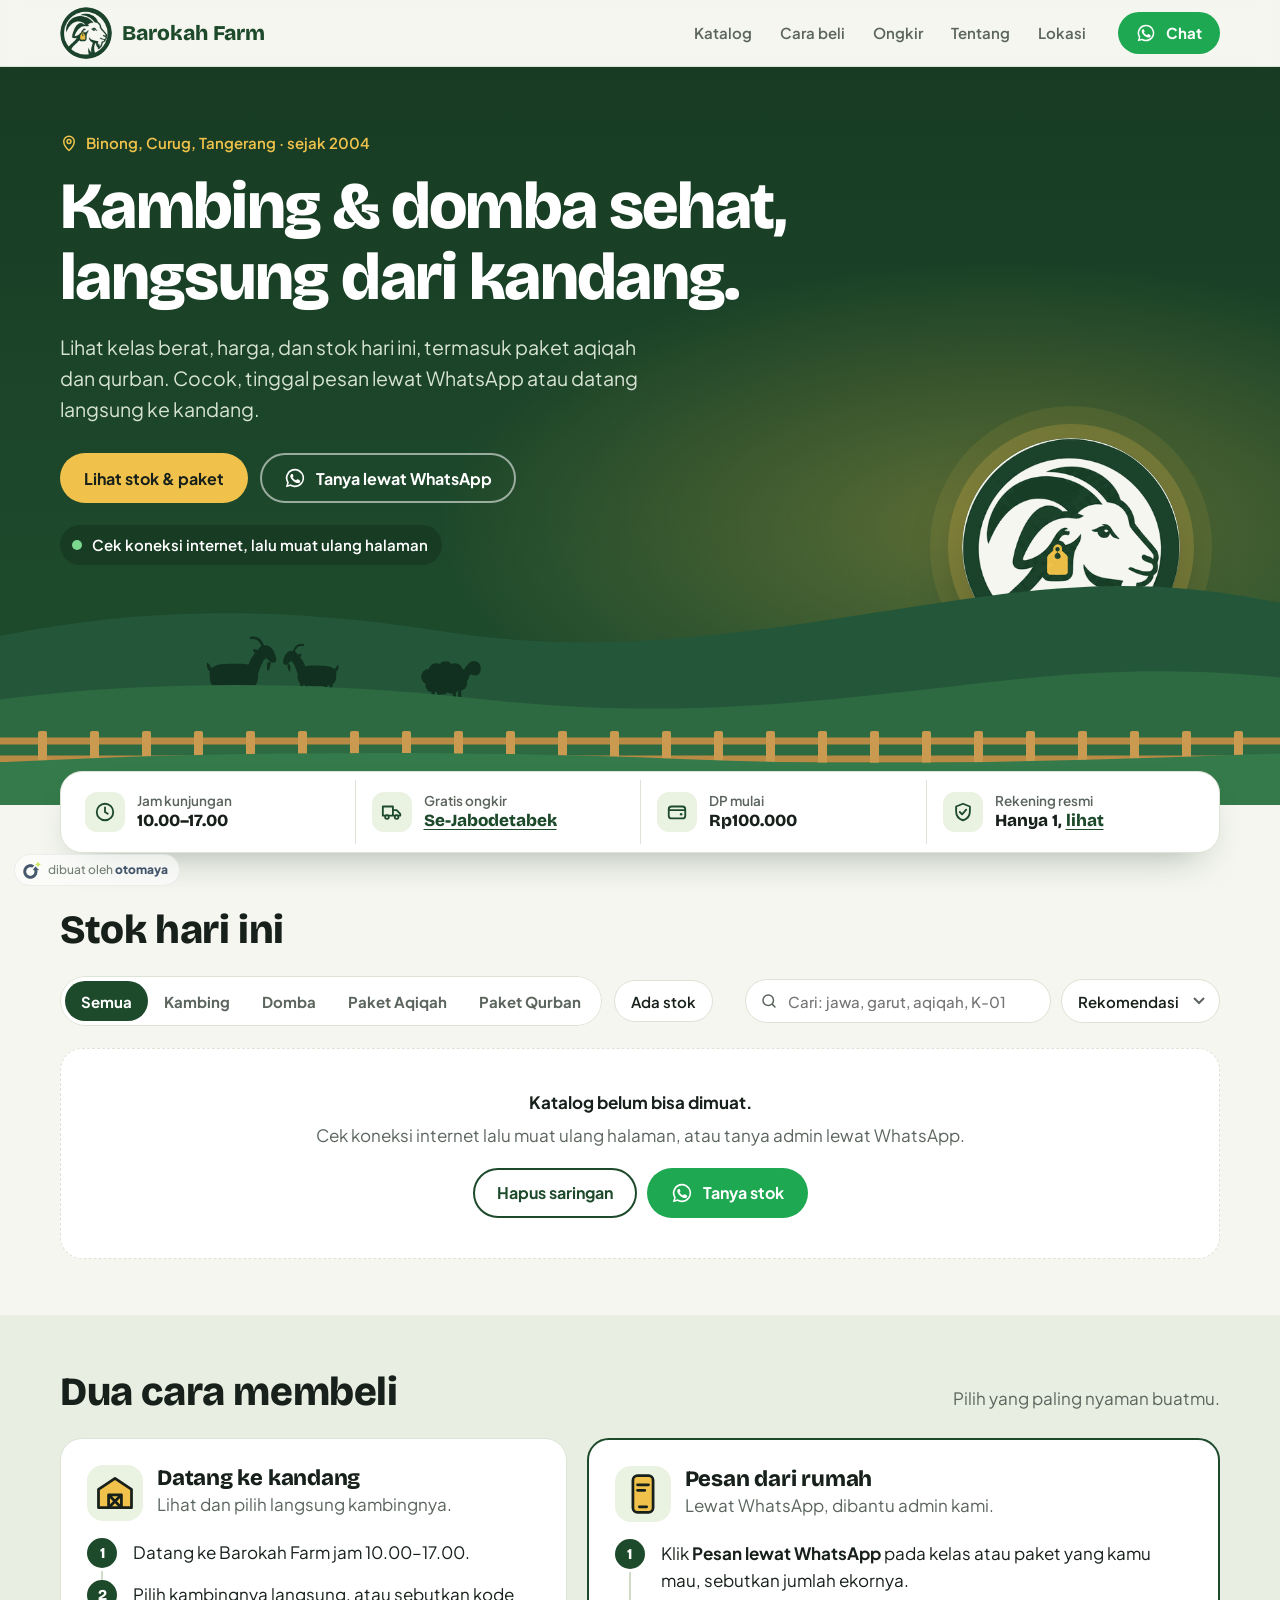
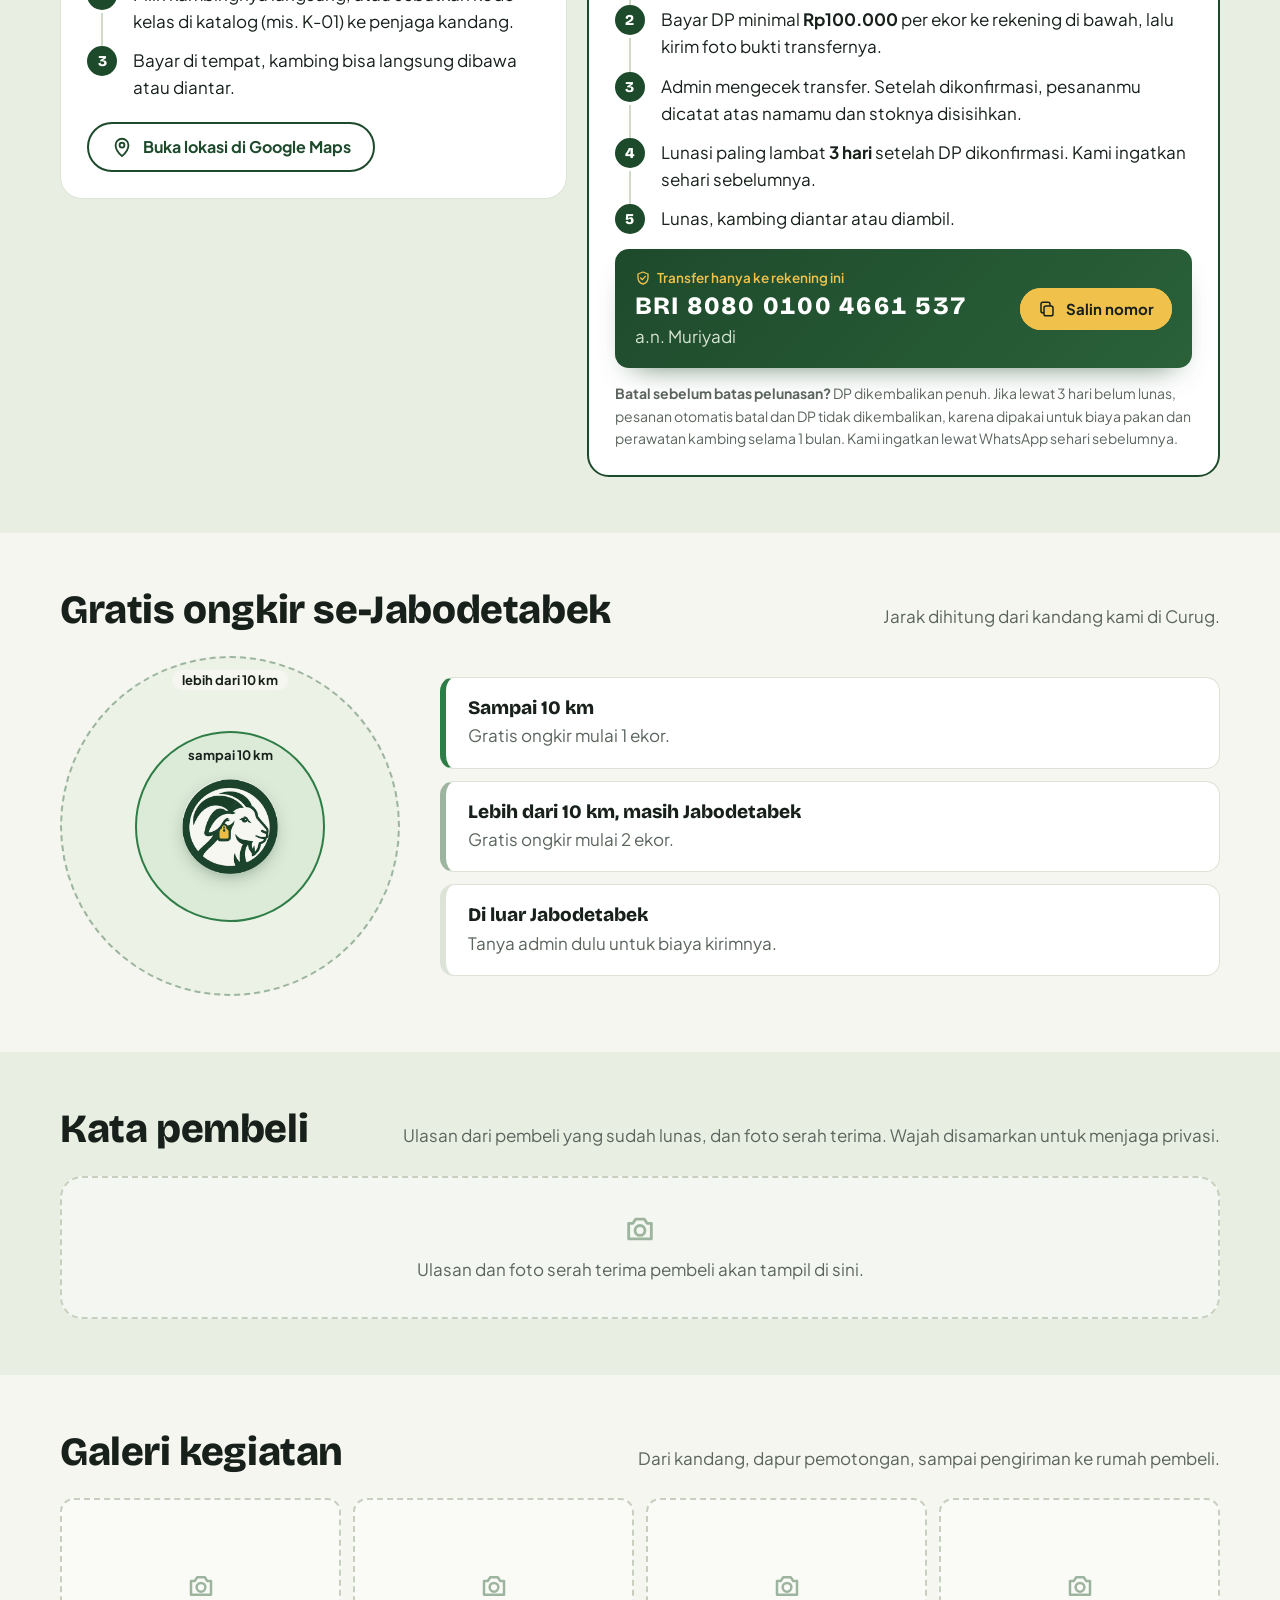
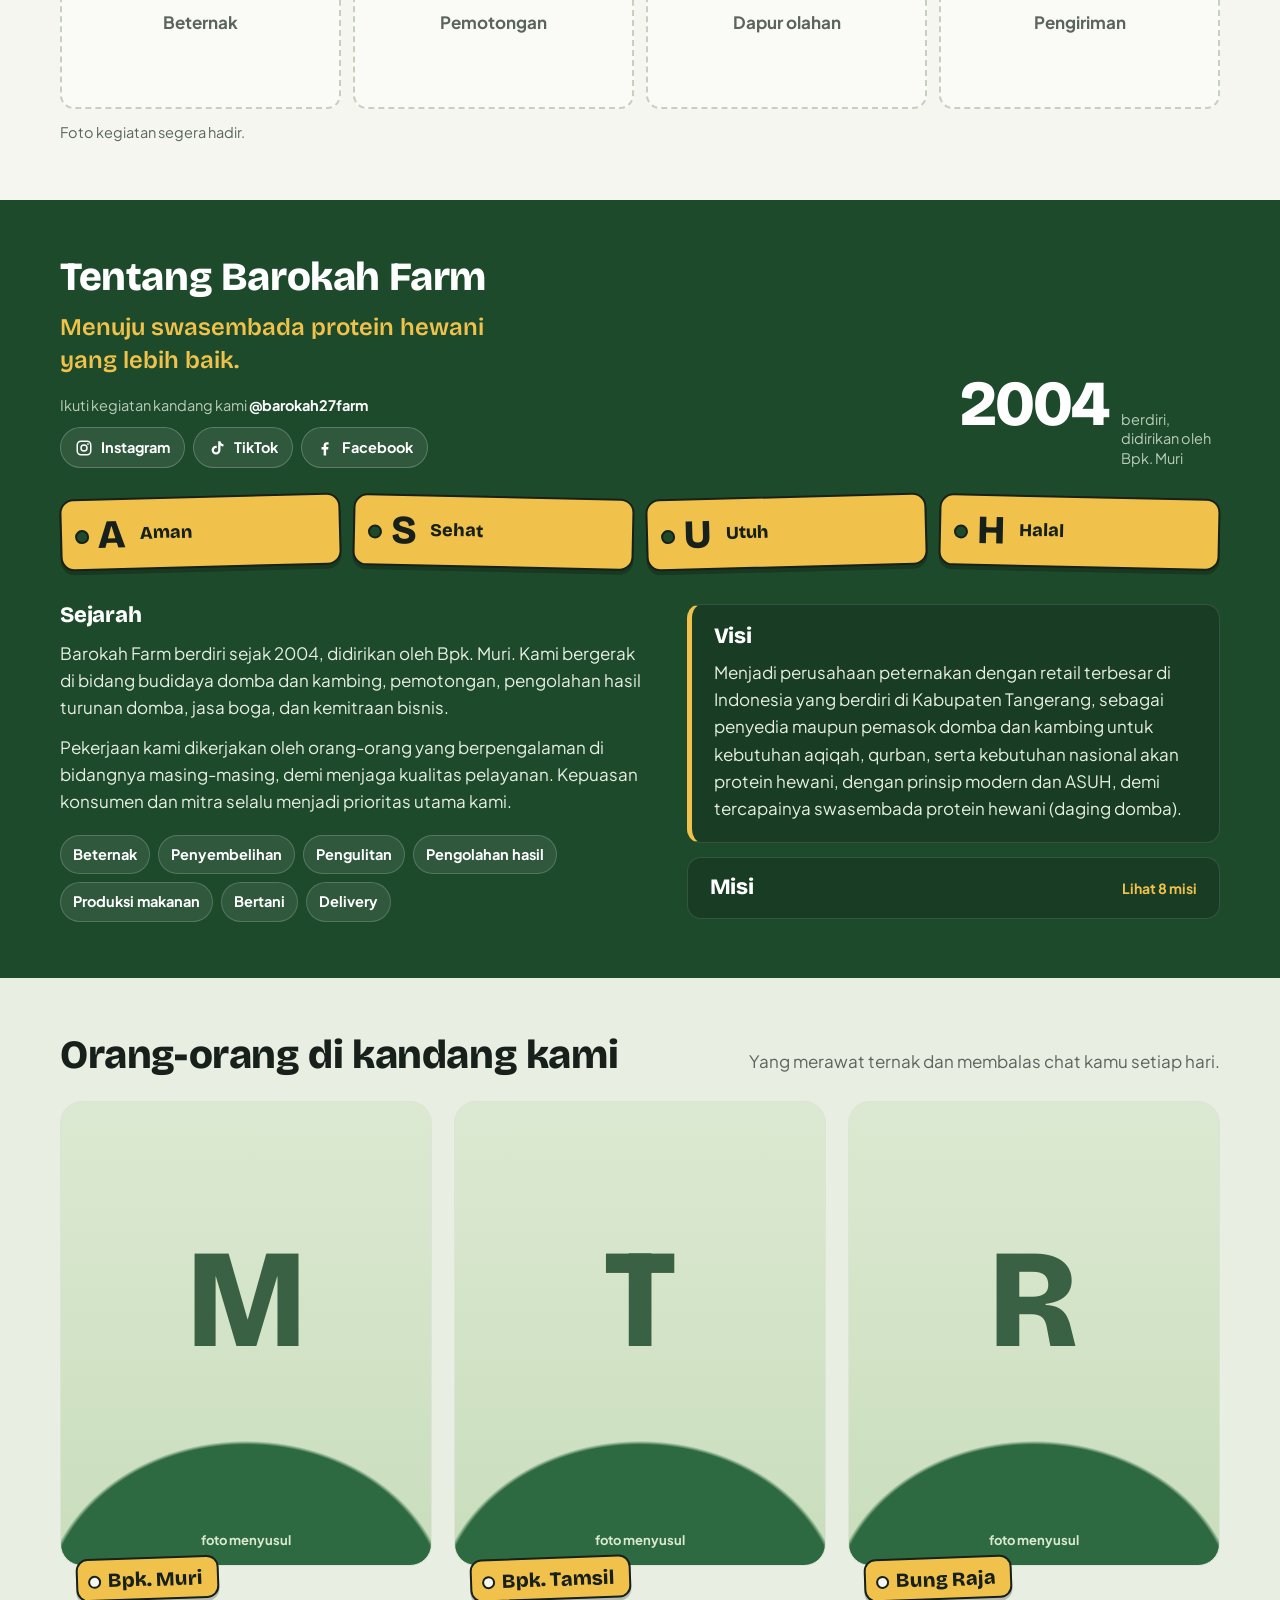
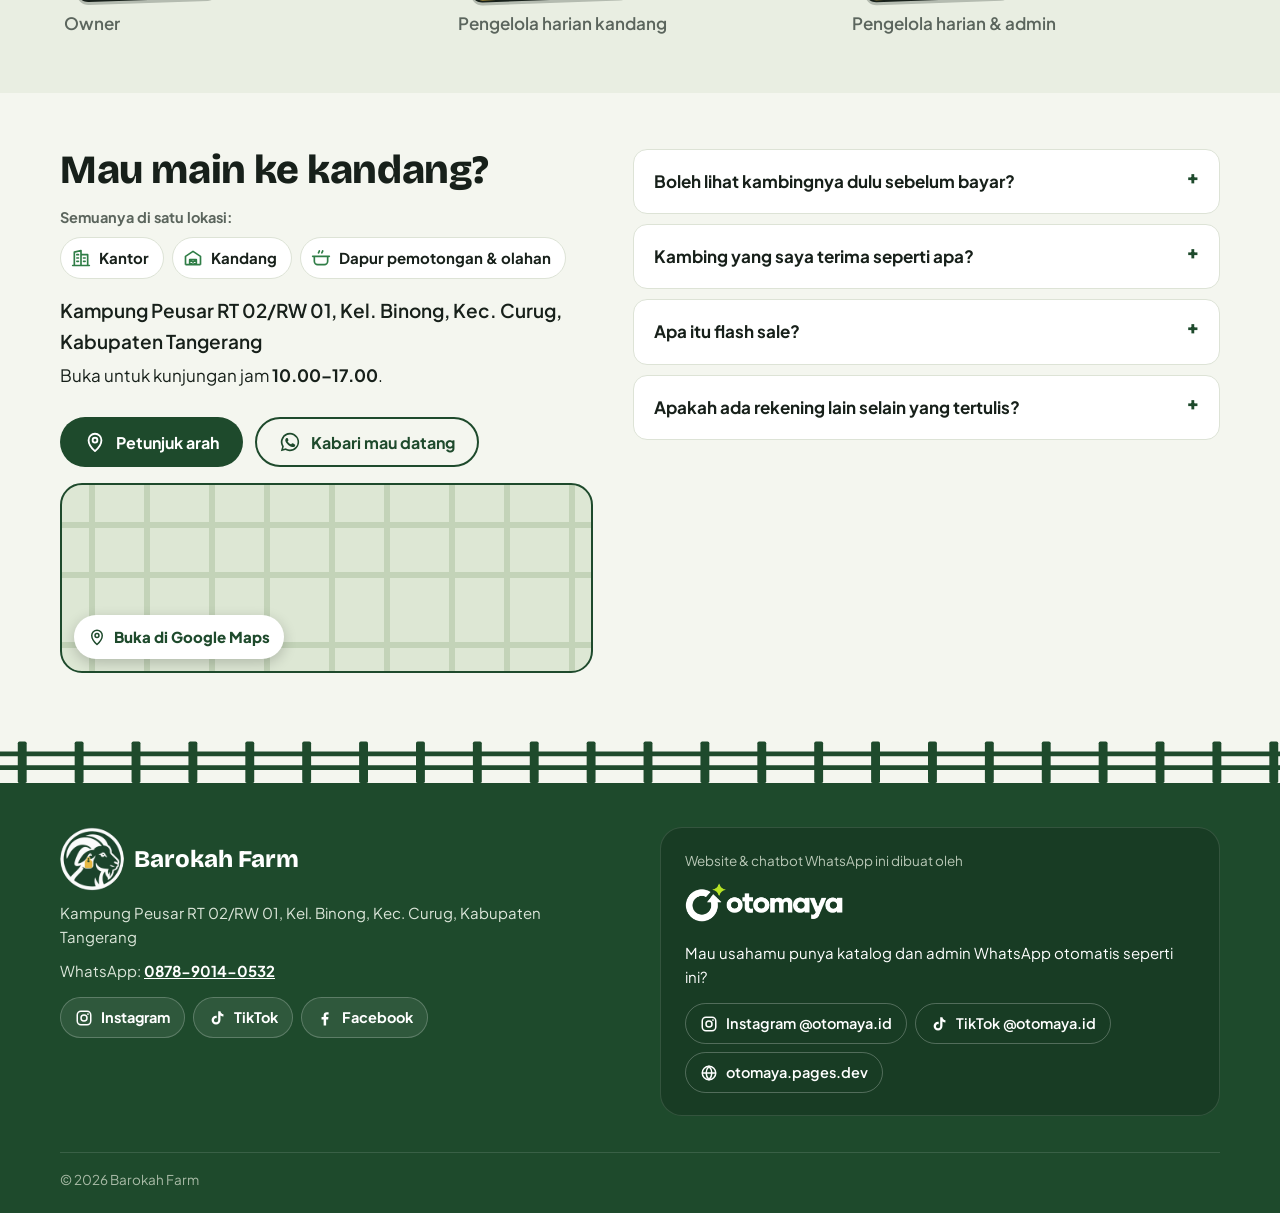
==== commit 80cde21a: "Katalog: media sosial Barokah Farm, data usaha untuk Google, sitemap & robots Co-Authored-By: Claude" ====
--- a/katalog/index.html
+++ b/katalog/index.html
@@ -24,6 +24,9 @@
 <link rel="preconnect" href="https://fonts.gstatic.com" crossorigin>
 <link href="https://fonts.googleapis.com/css2?family=Bricolage+Grotesque:opsz,wght@12..96,600;12..96,800&family=Plus+Jakarta+Sans:wght@400;500;600;700;800&display=swap" rel="stylesheet">
 <link rel="stylesheet" href="style.css">
+<script type="application/ld+json">
+{"@context":"https://schema.org","@type":"LocalBusiness","name":"Barokah Farm","description":"Peternakan kambing dan domba di Binong, Curug, Tangerang: penjualan per kelas berat, paket aqiqah, dan paket qurban. Prinsip ASUH (Aman, Sehat, Utuh, Halal).","url":"https://barokahfarm.pages.dev/","logo":"https://barokahfarm.pages.dev/img/icon-512.png","image":"https://barokahfarm.pages.dev/img/og.jpg","telephone":"+6287890140532","foundingDate":"2004","founder":{"@type":"Person","name":"Muri"},"address":{"@type":"PostalAddress","streetAddress":"Kampung Peusar RT 02/RW 01, Kel. Binong","addressLocality":"Curug","addressRegion":"Banten","postalCode":"15810","addressCountry":"ID"},"hasMap":"https://maps.app.goo.gl/LSNuAis26oHkBoNE7","sameAs":["https://www.instagram.com/barokah27farm/","https://www.tiktok.com/@barokah27farm","https://web.facebook.com/profile.php?id=61595570909122"]}
+</script>
 </head>
 <body>
 
@@ -253,6 +256,12 @@
         <div>
           <h2>Tentang Barokah Farm</h2>
           <p class="about-quote">Menuju swasembada protein hewani yang lebih baik.</p>
+          <p class="sos-lbl">Ikuti kegiatan kandang kami <b class="js-sos-handle"></b></p>
+          <ul class="sosial">
+            <li><a class="js-sos-ig" href="#" target="_blank" rel="noopener"><svg aria-hidden="true"><use href="#ic-ig"/></svg><span>Instagram</span></a></li>
+            <li><a class="js-sos-tt" href="#" target="_blank" rel="noopener"><svg aria-hidden="true"><use href="#ic-tt"/></svg><span>TikTok</span></a></li>
+            <li><a class="js-sos-fb" href="#" target="_blank" rel="noopener"><svg aria-hidden="true"><use href="#ic-fb"/></svg><span>Facebook</span></a></li>
+          </ul>
         </div>
         <p class="since"><b>2004</b><span>berdiri, didirikan oleh Bpk. Muri</span></p>
       </div>
@@ -354,6 +363,11 @@
       <a class="brand brand-light" href="#"><img class="brand-ic brand-ic-lg" src="img/logo-bf-dark.png" alt="" width="64" height="64"><span>Barokah Farm</span></a>
       <p id="foot-alamat"></p>
       <p>WhatsApp: <a class="js-wa" data-msg="umum" href="#" target="_blank" rel="noopener" id="foot-wa"></a></p>
+      <ul class="sosial sosial-foot">
+            <li><a class="js-sos-ig" href="#" target="_blank" rel="noopener"><svg aria-hidden="true"><use href="#ic-ig"/></svg><span>Instagram</span></a></li>
+            <li><a class="js-sos-tt" href="#" target="_blank" rel="noopener"><svg aria-hidden="true"><use href="#ic-tt"/></svg><span>TikTok</span></a></li>
+            <li><a class="js-sos-fb" href="#" target="_blank" rel="noopener"><svg aria-hidden="true"><use href="#ic-fb"/></svg><span>Facebook</span></a></li>
+          </ul>
     </div>
     <div class="credit" id="credit">
       <p class="credit-label">Website &amp; chatbot WhatsApp ini dibuat oleh</p>
@@ -416,6 +430,7 @@
   <symbol id="ic-moon" viewBox="0 0 24 24"><path fill="currentColor" d="M20 15.5A8.5 8.5 0 0 1 8.5 4a8.5 8.5 0 1 0 11.5 11.5Z"/></symbol>
   <symbol id="ic-ig" viewBox="0 0 24 24"><rect x="3" y="3" width="18" height="18" rx="5" fill="none" stroke="currentColor" stroke-width="2"/><circle cx="12" cy="12" r="4" fill="none" stroke="currentColor" stroke-width="2"/><circle cx="17.3" cy="6.7" r="1.2" fill="currentColor"/></symbol>
   <symbol id="ic-tt" viewBox="0 0 24 24"><path fill="currentColor" d="M16.6 3c.4 2.2 1.8 3.7 4 3.9v3.1a7.4 7.4 0 0 1-4-1.3v6.1a5.9 5.9 0 1 1-5.9-5.9c.3 0 .6 0 .9.1v3.2a2.8 2.8 0 1 0 2 2.7V3h3Z"/></symbol>
+  <symbol id="ic-fb" viewBox="0 0 24 24"><path fill="currentColor" d="M13.5 22v-8h2.7l.4-3.2h-3.1V8.8c0-.9.3-1.5 1.6-1.5h1.7V4.4c-.3 0-1.3-.1-2.5-.1-2.5 0-4.1 1.5-4.1 4.2v2.3H7.4V14h2.8v8h3.3Z"/></symbol>
   <symbol id="ic-web" viewBox="0 0 24 24"><circle cx="12" cy="12" r="9" fill="none" stroke="currentColor" stroke-width="2"/><path d="M3 12h18M12 3c2.5 2.6 3.8 5.6 3.8 9s-1.3 6.4-3.8 9c-2.5-2.6-3.8-5.6-3.8-9S9.5 5.6 12 3Z" fill="none" stroke="currentColor" stroke-width="2"/></symbol>
   <symbol id="ic-clock" viewBox="0 0 24 24"><circle cx="12" cy="12" r="9" fill="none" stroke="currentColor" stroke-width="2"/><path d="M12 7v5l3 2" fill="none" stroke="currentColor" stroke-width="2" stroke-linecap="round"/></symbol>
   <symbol id="ic-truck" viewBox="0 0 24 24"><path d="M2 6h11v10H2zM13 10h4l4 4v2h-8z" fill="none" stroke="currentColor" stroke-width="2" stroke-linejoin="round"/><circle cx="6.5" cy="17.5" r="2" fill="#fff" stroke="currentColor" stroke-width="2"/><circle cx="17" cy="17.5" r="2" fill="#fff" stroke="currentColor" stroke-width="2"/></symbol>
--- a/katalog/style.css
+++ b/katalog/style.css
@@ -578,3 +578,12 @@
 @media (max-width:900px){.nav{display:none}.top .btn{margin-left:auto}}
 @media (min-width:1200px){.card .btn .l-long{display:none}.card .btn .l-short{display:inline}}
 @media (min-width:641px) and (max-width:860px){.sun{bottom:118px}}
+
+/* media sosial Barokah Farm */
+.sos-lbl{margin-top:18px;font-size:14.5px;color:#B9CDB8}
+.sos-lbl b{color:#fff}
+.sosial{list-style:none;margin:10px 0 0;padding:0;display:flex;flex-wrap:wrap;gap:8px}
+.sosial a{display:inline-flex;align-items:center;gap:8px;min-height:40px;padding:8px 14px;border-radius:999px;background:rgba(255,255,255,.08);border:1px solid rgba(255,255,255,.22);color:#fff;font-weight:700;font-size:14.5px;text-decoration:none}
+.sosial a:hover{background:var(--jerami);color:var(--tinta);border-color:var(--jerami)}
+.sosial svg{width:18px;height:18px}
+.sosial-foot{margin-top:4px}
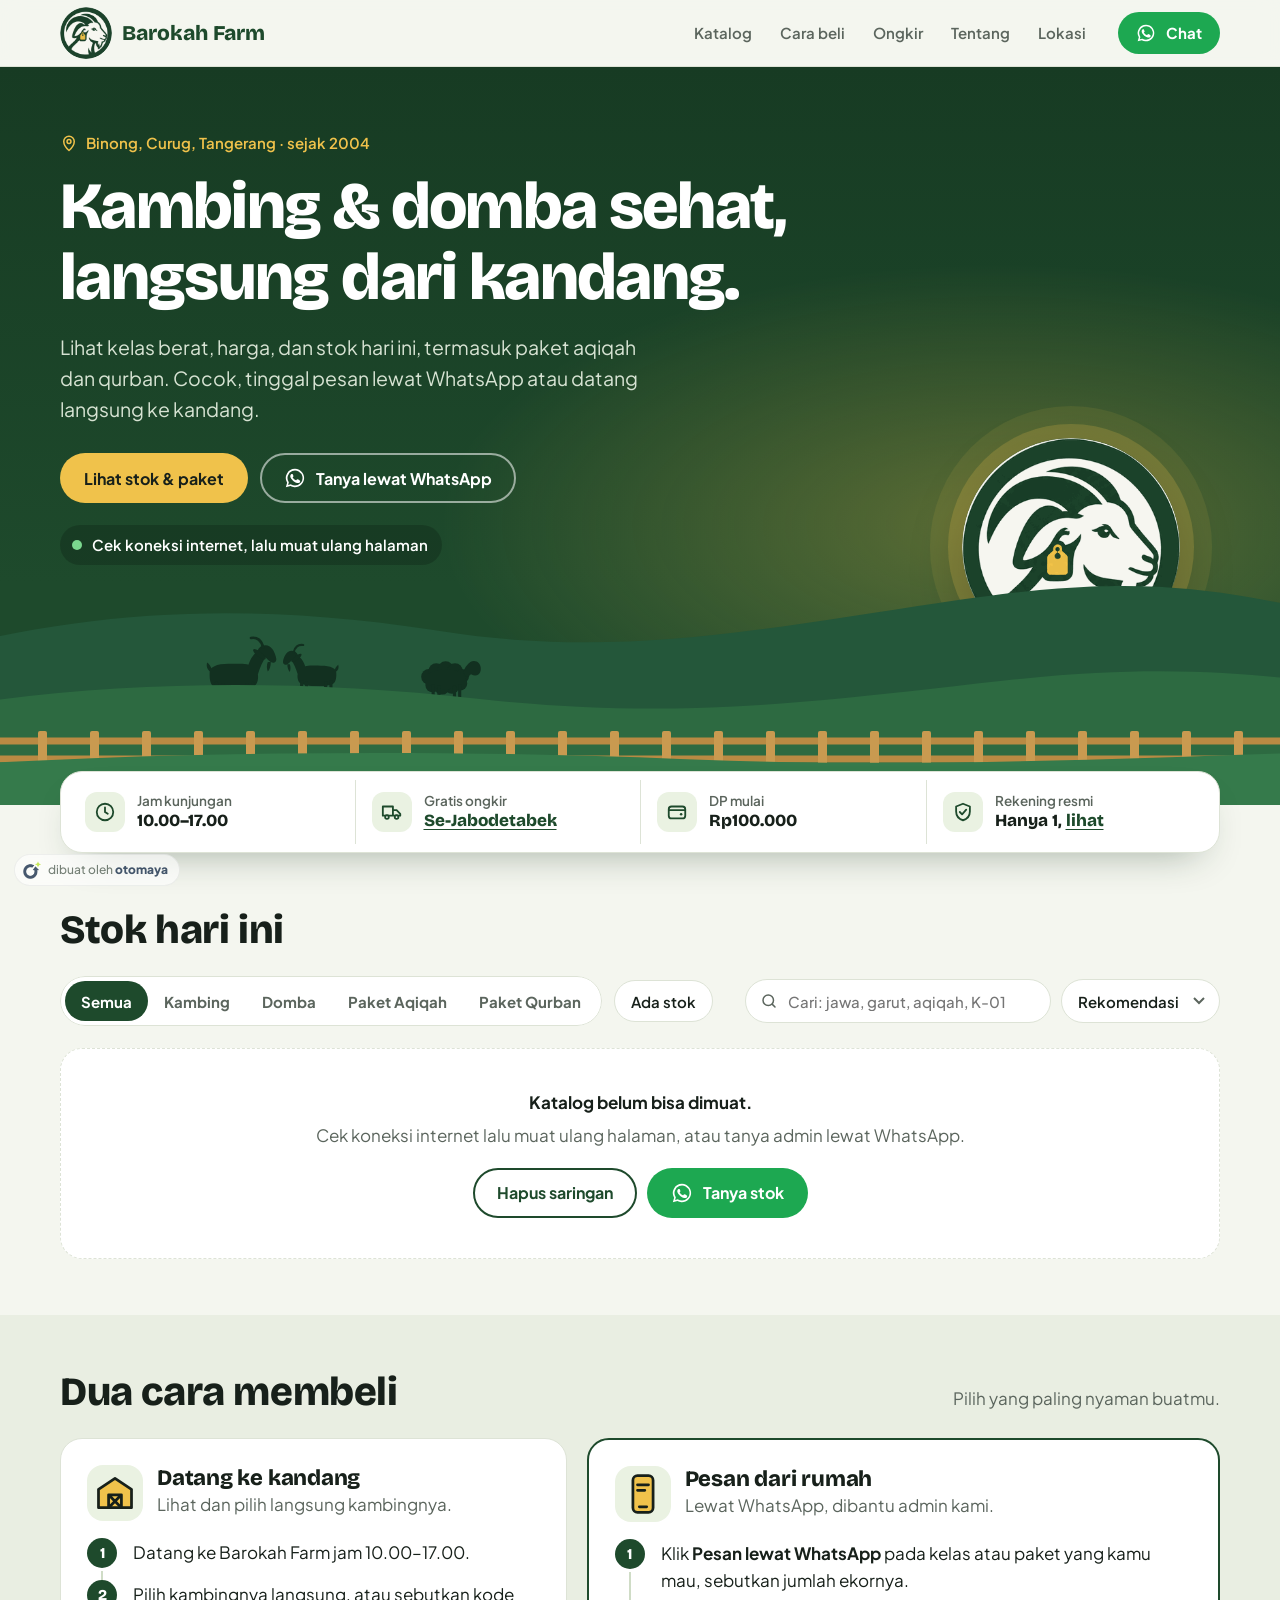
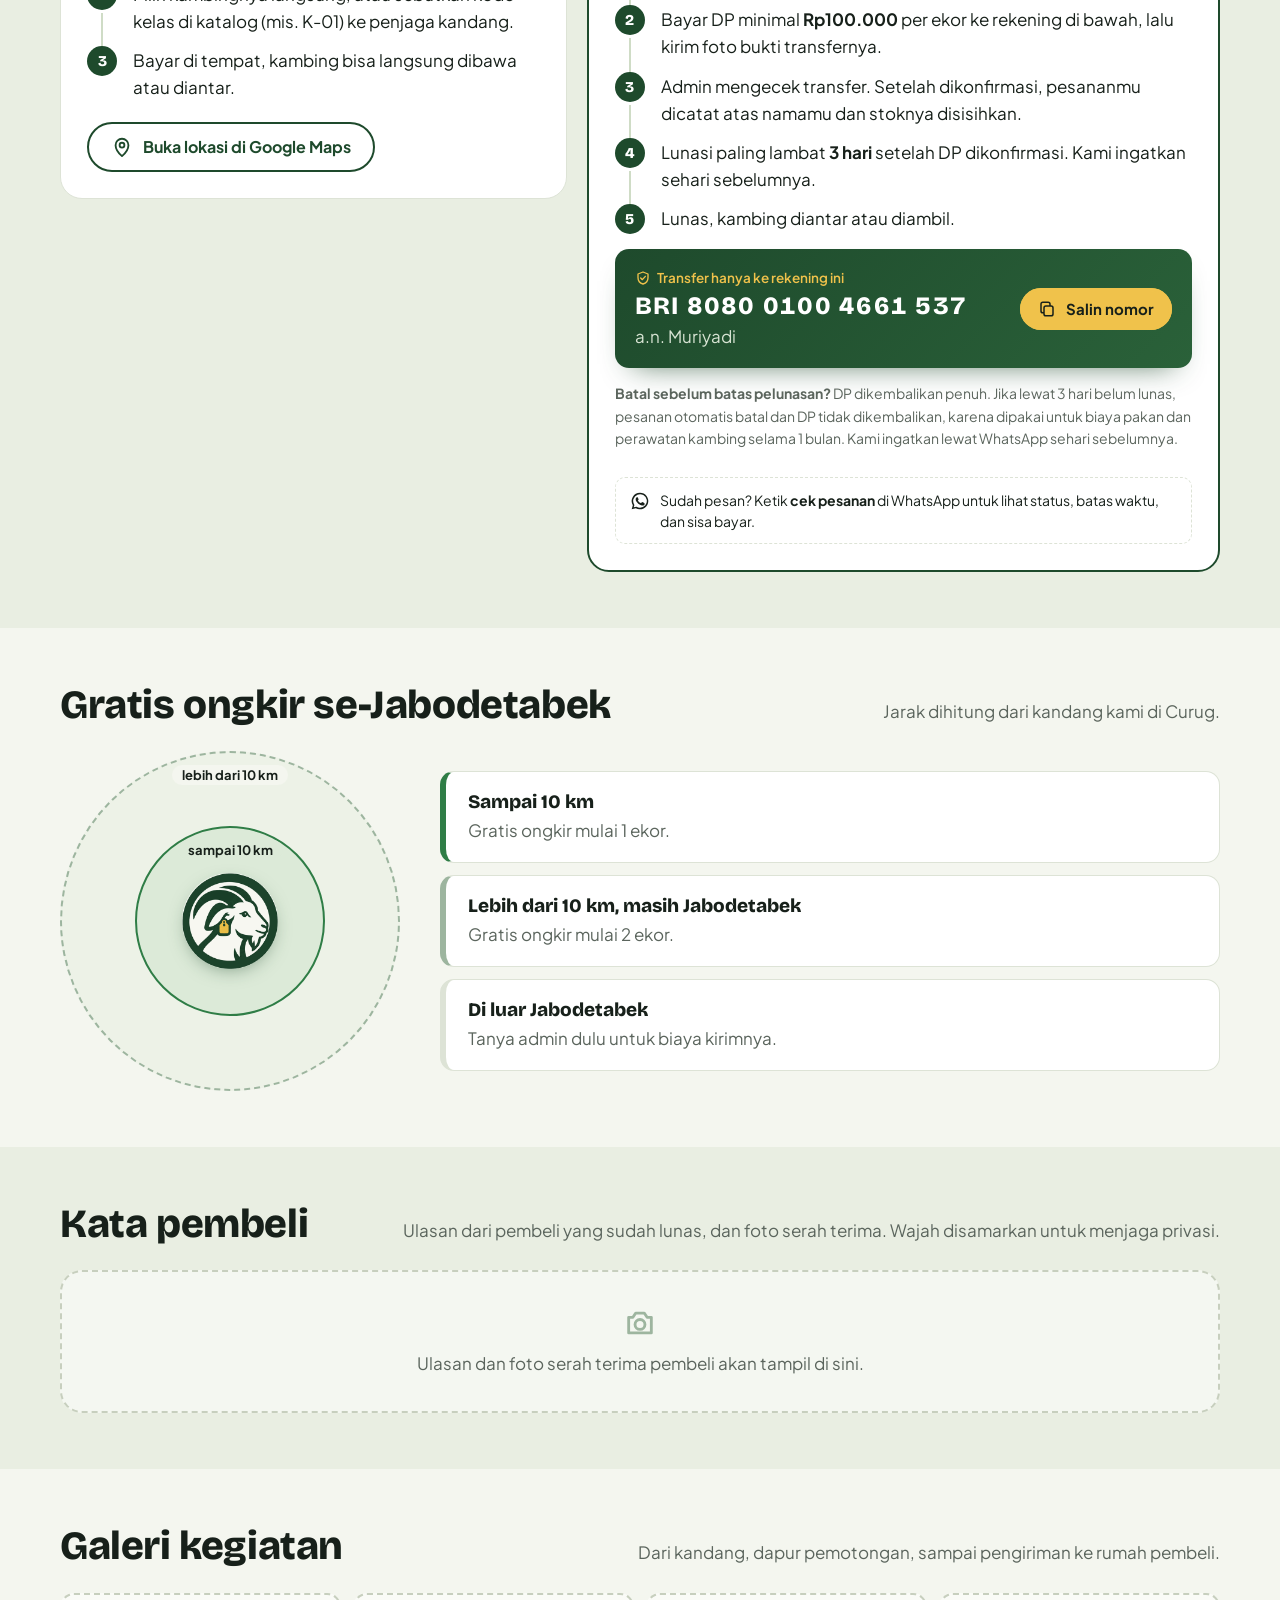
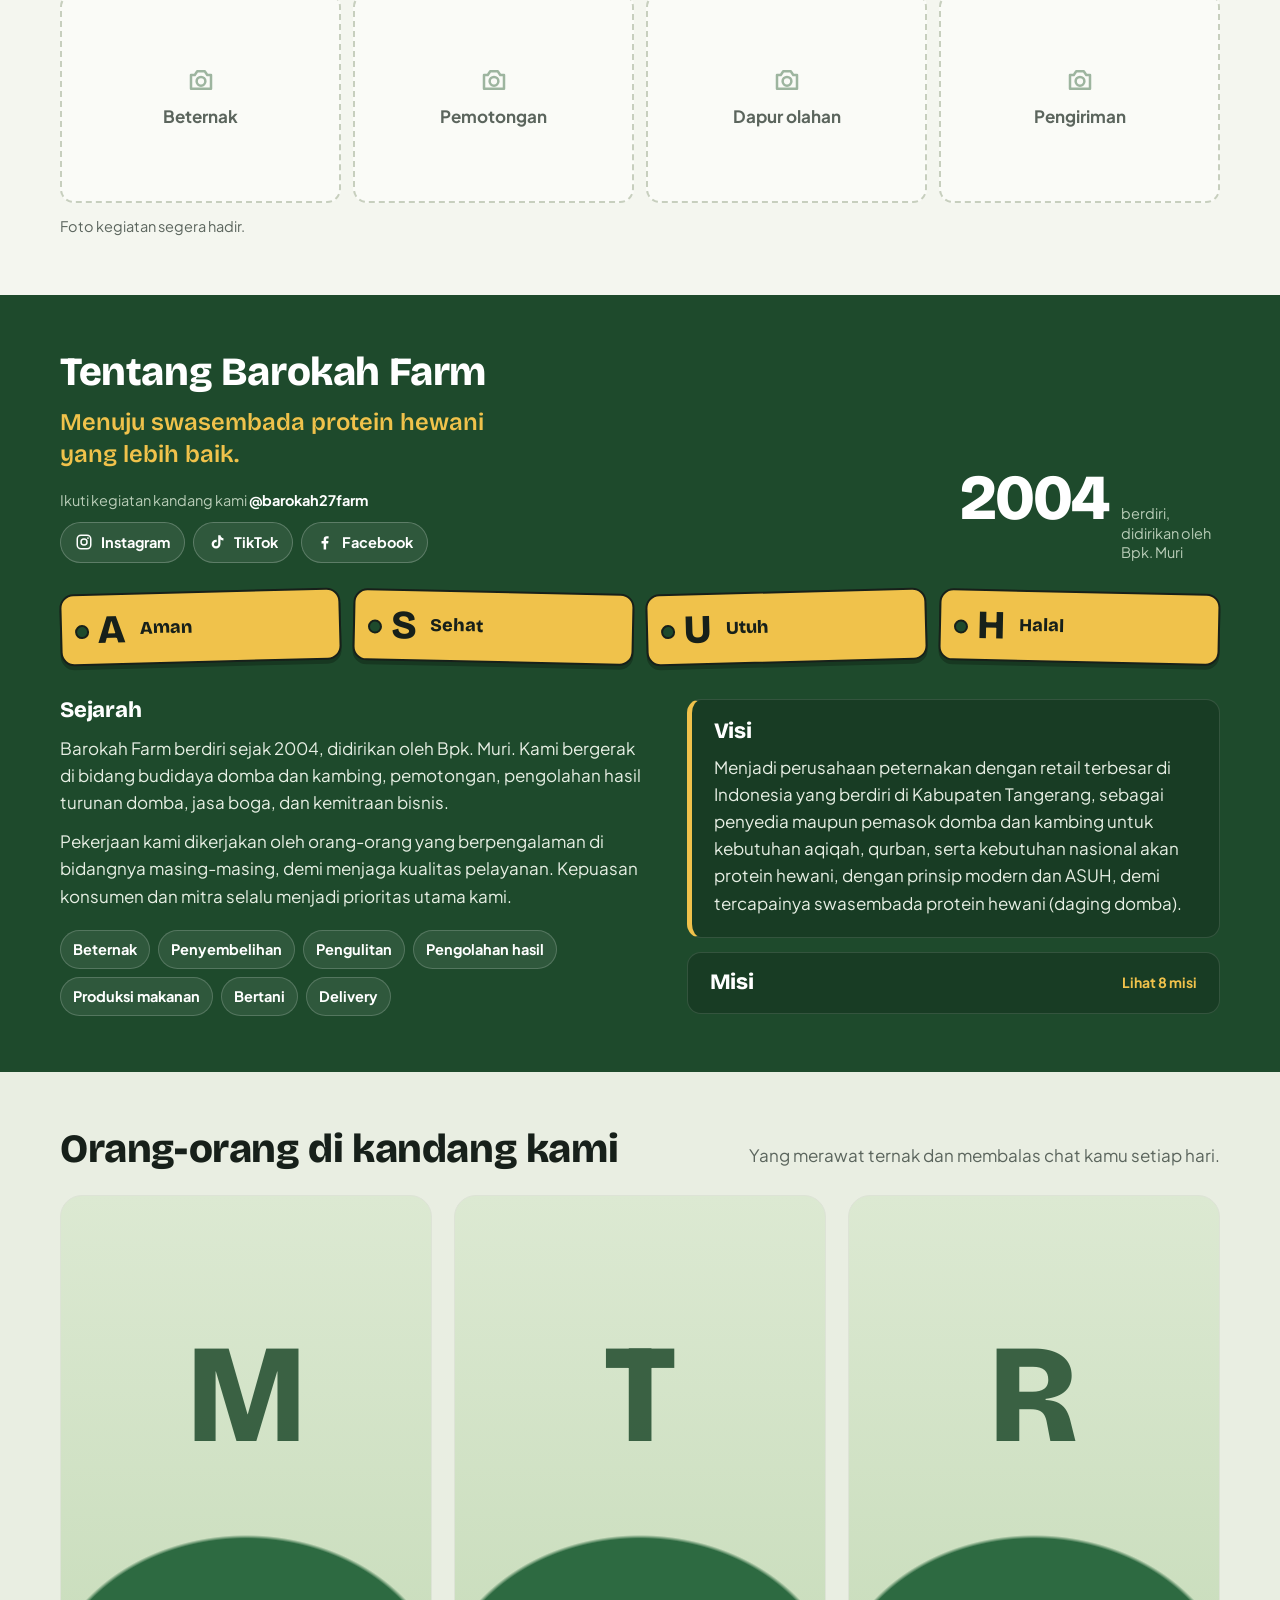
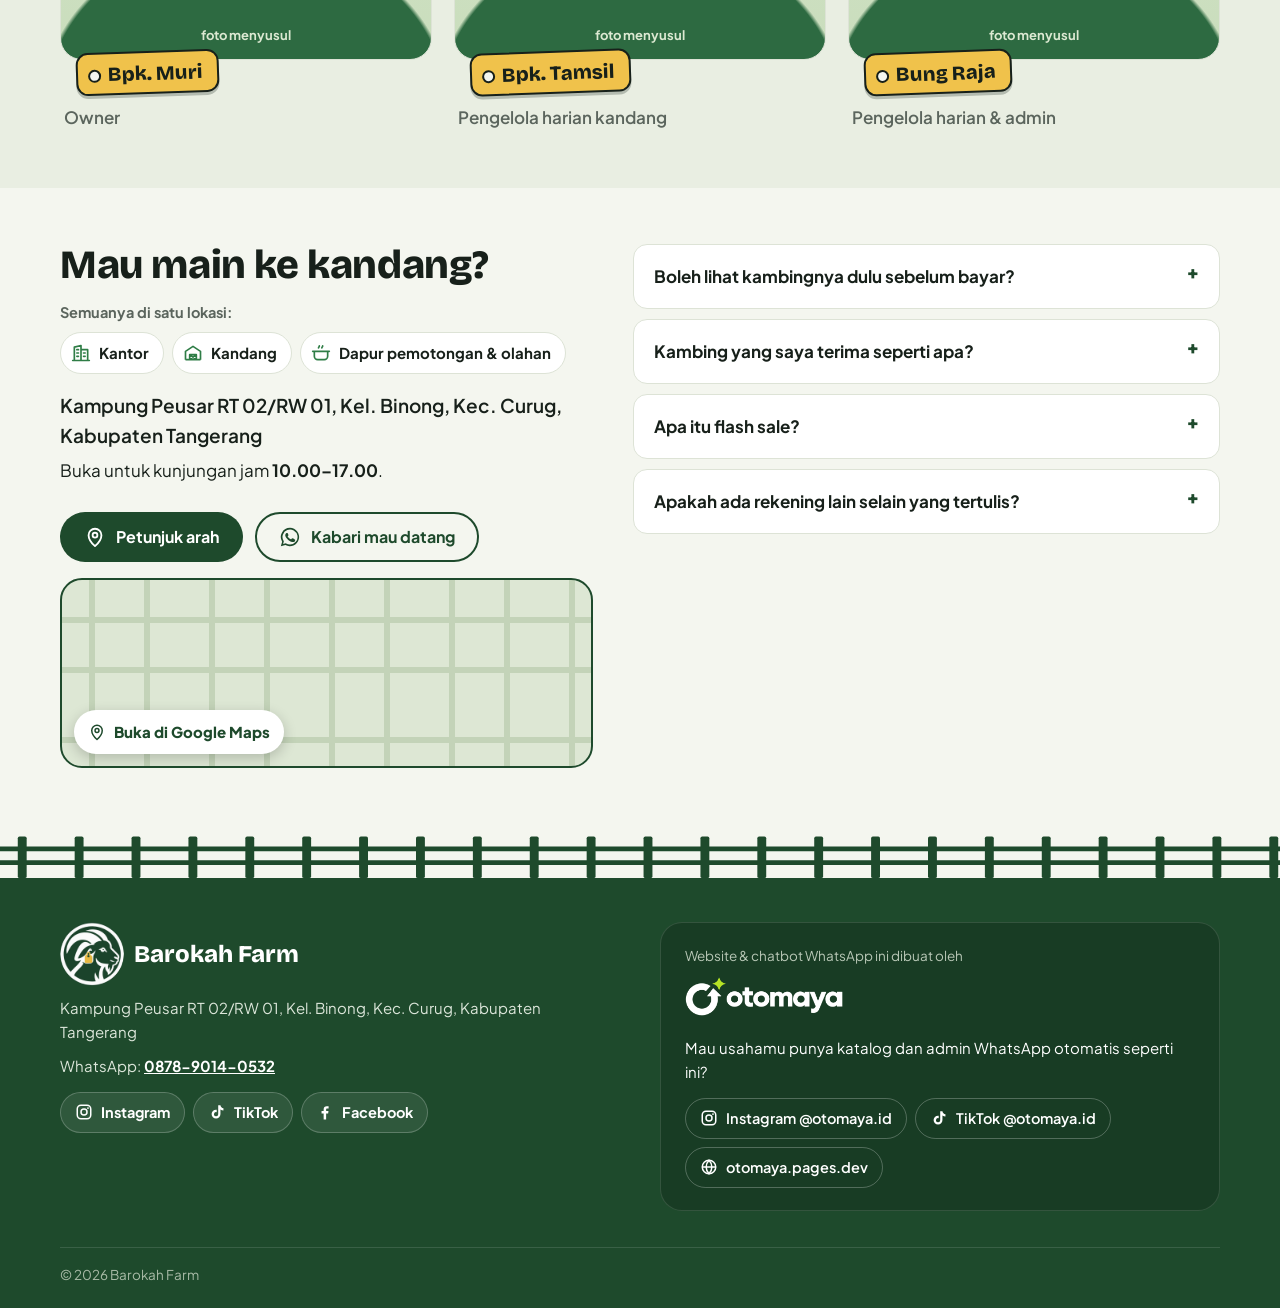
==== commit 93248e34: "Hak akses staf, cek pesanan, rekap pagi, alarm WA, penghitung pengunjung, contekan 1 halaman - Websi" ====
--- a/katalog/index.html
+++ b/katalog/index.html
@@ -195,6 +195,7 @@
             <button type="button" class="btn btn-sm btn-straw btn-copy" id="copy-rek"><svg aria-hidden="true"><use href="#ic-copy"/></svg><span>Salin nomor</span></button>
           </div>
           <p class="fine"><b>Batal sebelum batas pelunasan?</b> DP dikembalikan penuh. Jika lewat <span class="js-hari"></span> belum lunas, pesanan otomatis batal dan DP tidak dikembalikan, karena dipakai untuk biaya pakan dan perawatan kambing selama 1 bulan. Kami ingatkan lewat WhatsApp sehari sebelumnya.</p>
+          <a class="cek-line js-wa" data-msg="cek" href="#" target="_blank" rel="noopener"><svg aria-hidden="true"><use href="#ic-wa"/></svg><span>Sudah pesan? Ketik <b>cek pesanan</b> di WhatsApp untuk lihat status, batas waktu, dan sisa bayar.</span></a>
         </article>
       </div>
     </div>
--- a/katalog/style.css
+++ b/katalog/style.css
@@ -587,3 +587,7 @@
 .sosial a:hover{background:var(--jerami);color:var(--tinta);border-color:var(--jerami)}
 .sosial svg{width:18px;height:18px}
 .sosial-foot{margin-top:4px}
+/* cek pesanan */
+.cek-line{display:flex;align-items:flex-start;gap:10px;margin-top:14px;padding:12px 14px;border:1px dashed var(--garis);border-radius:var(--r-sm);color:var(--tinta);text-decoration:none;font-size:14px;line-height:1.45;background:var(--putih);transition:border-color .2s,background .2s}
+.cek-line svg{width:20px;height:20px;flex:none;fill:var(--wa);margin-top:1px}
+.cek-line:hover,.cek-line:focus-visible{border-color:var(--wa);background:#f3fbf5}
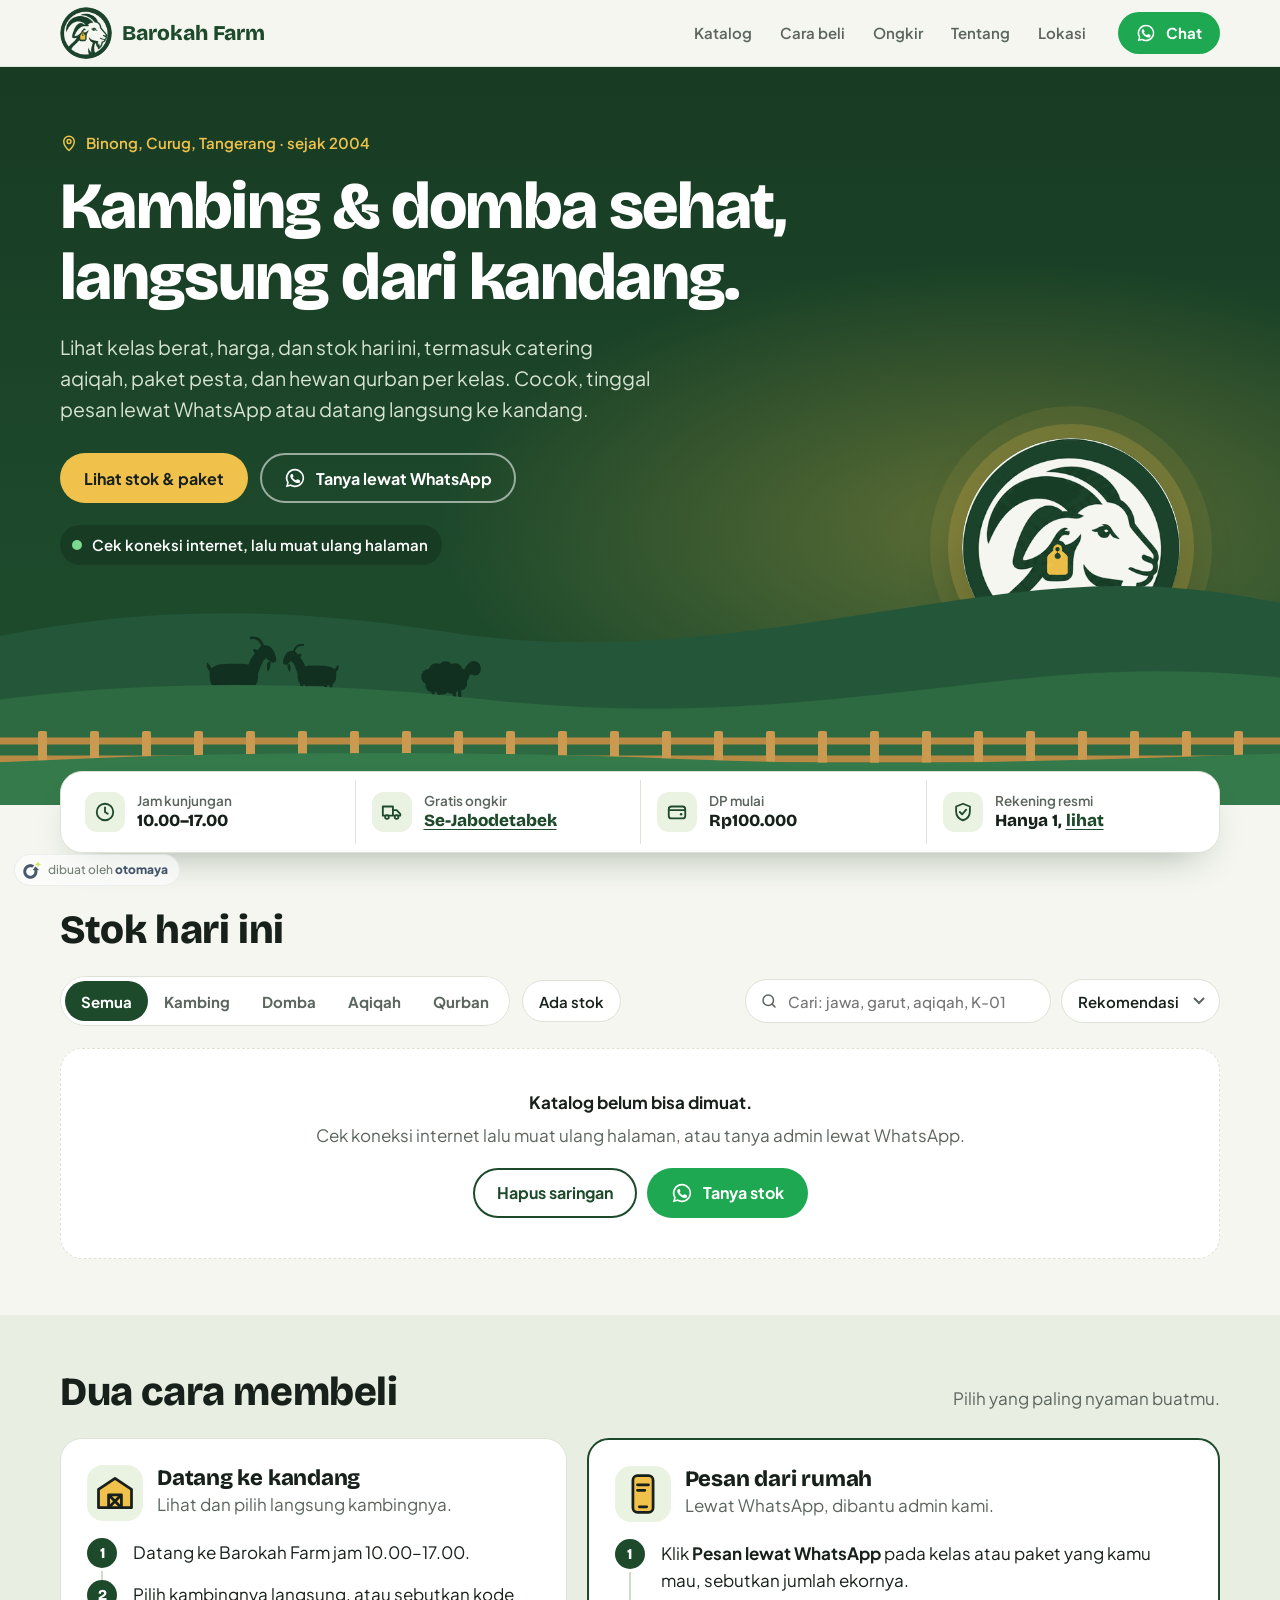
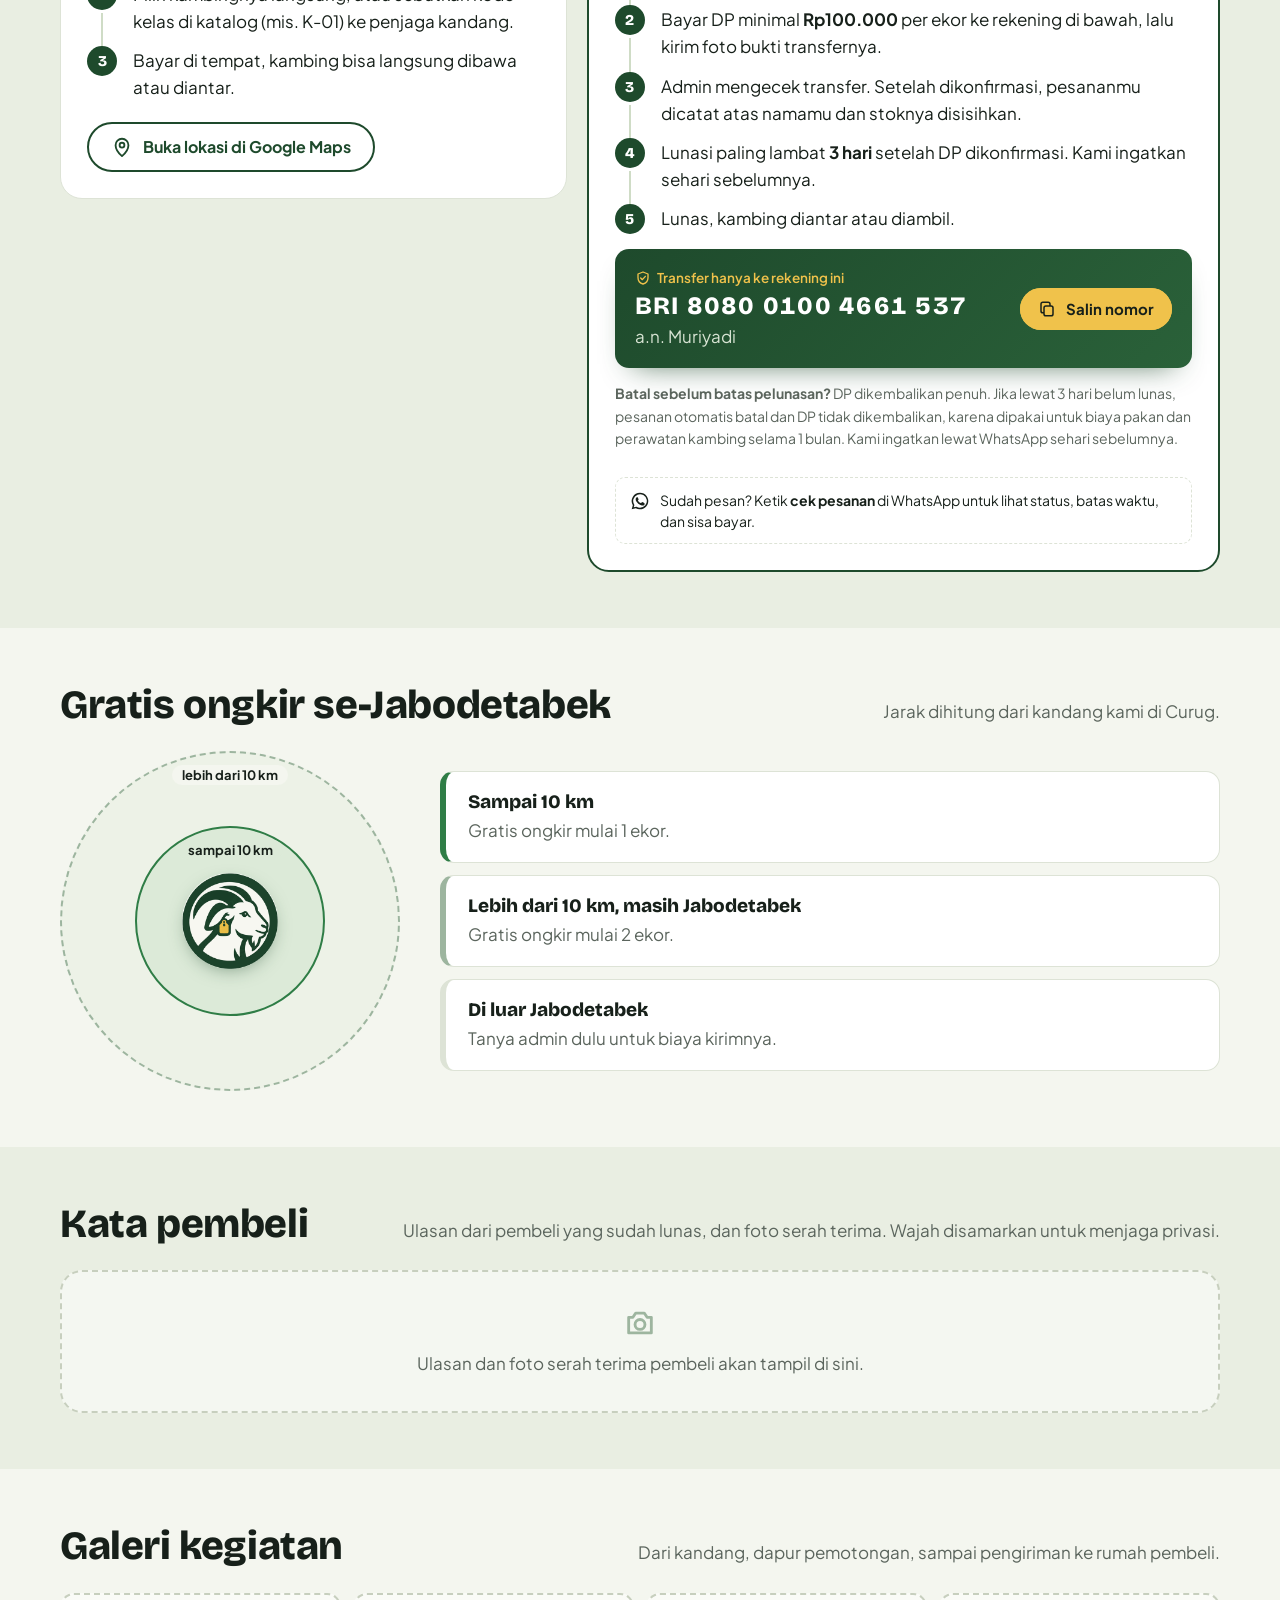
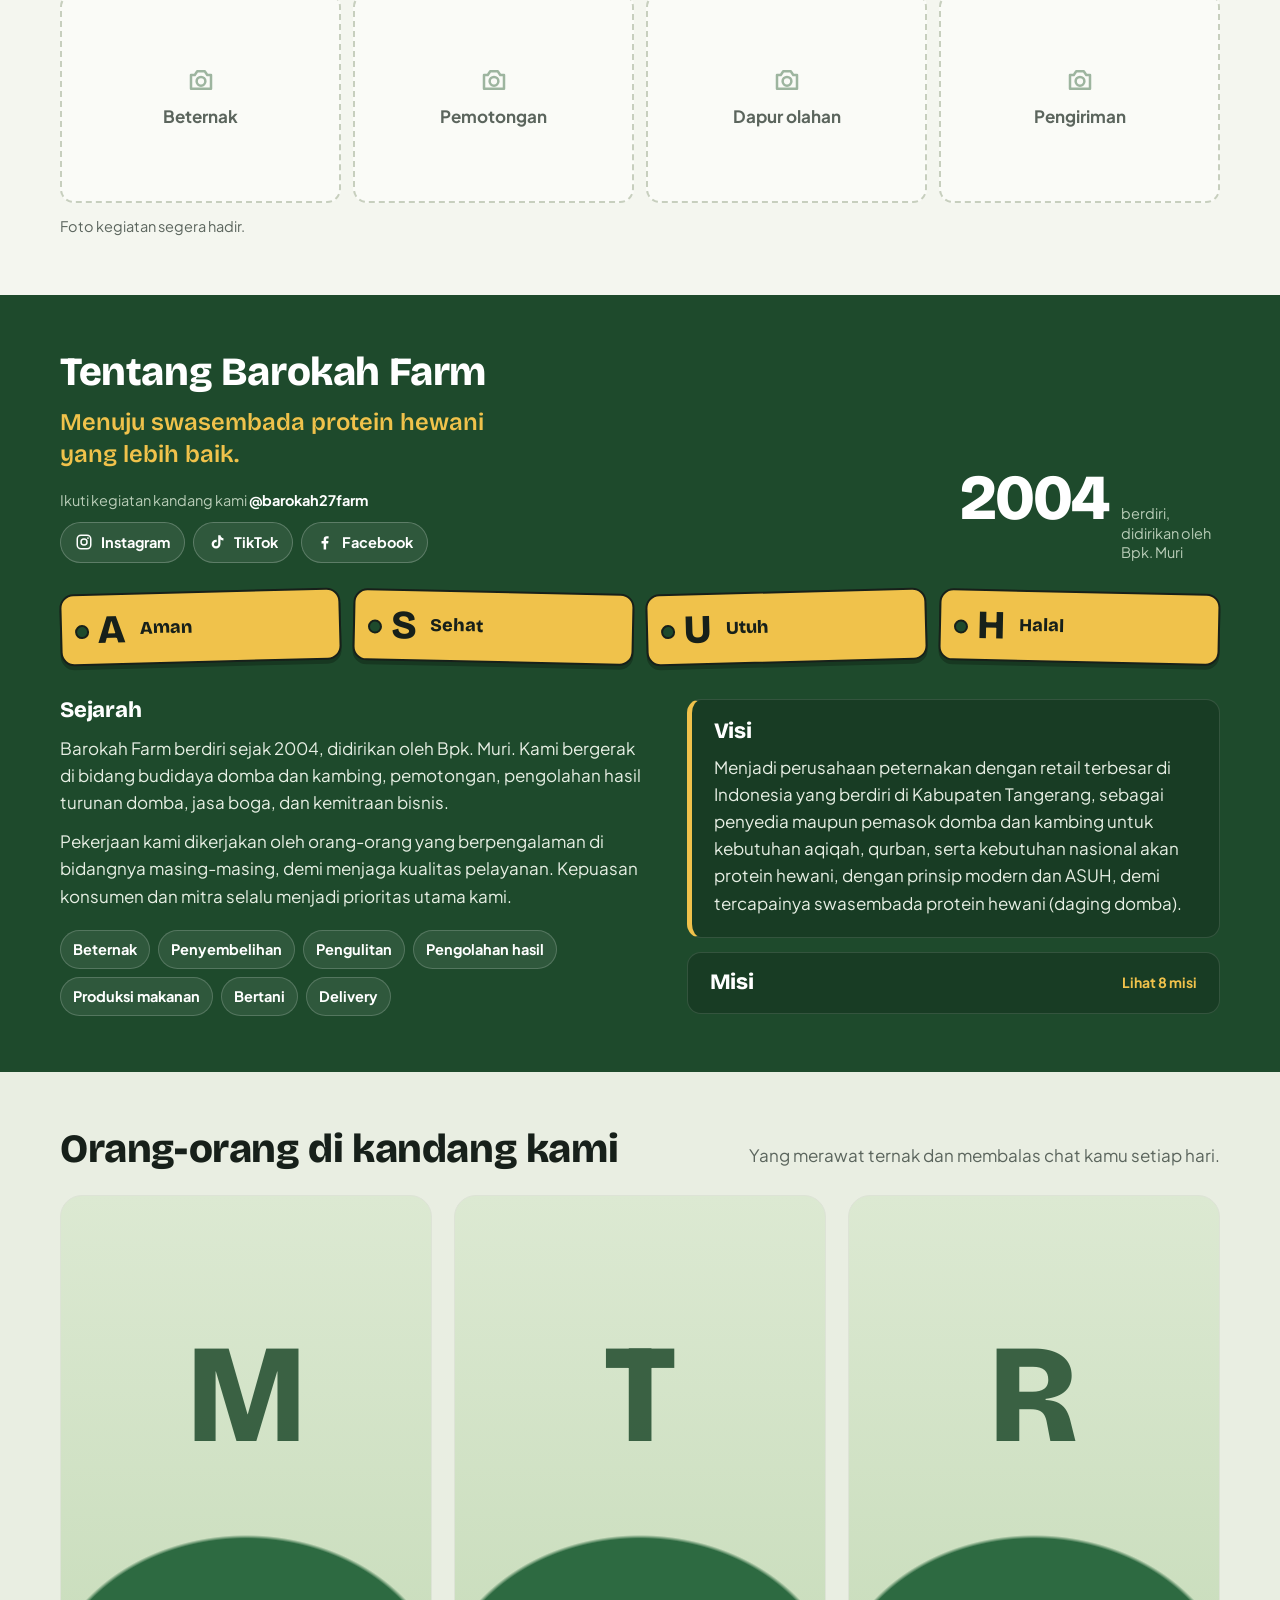
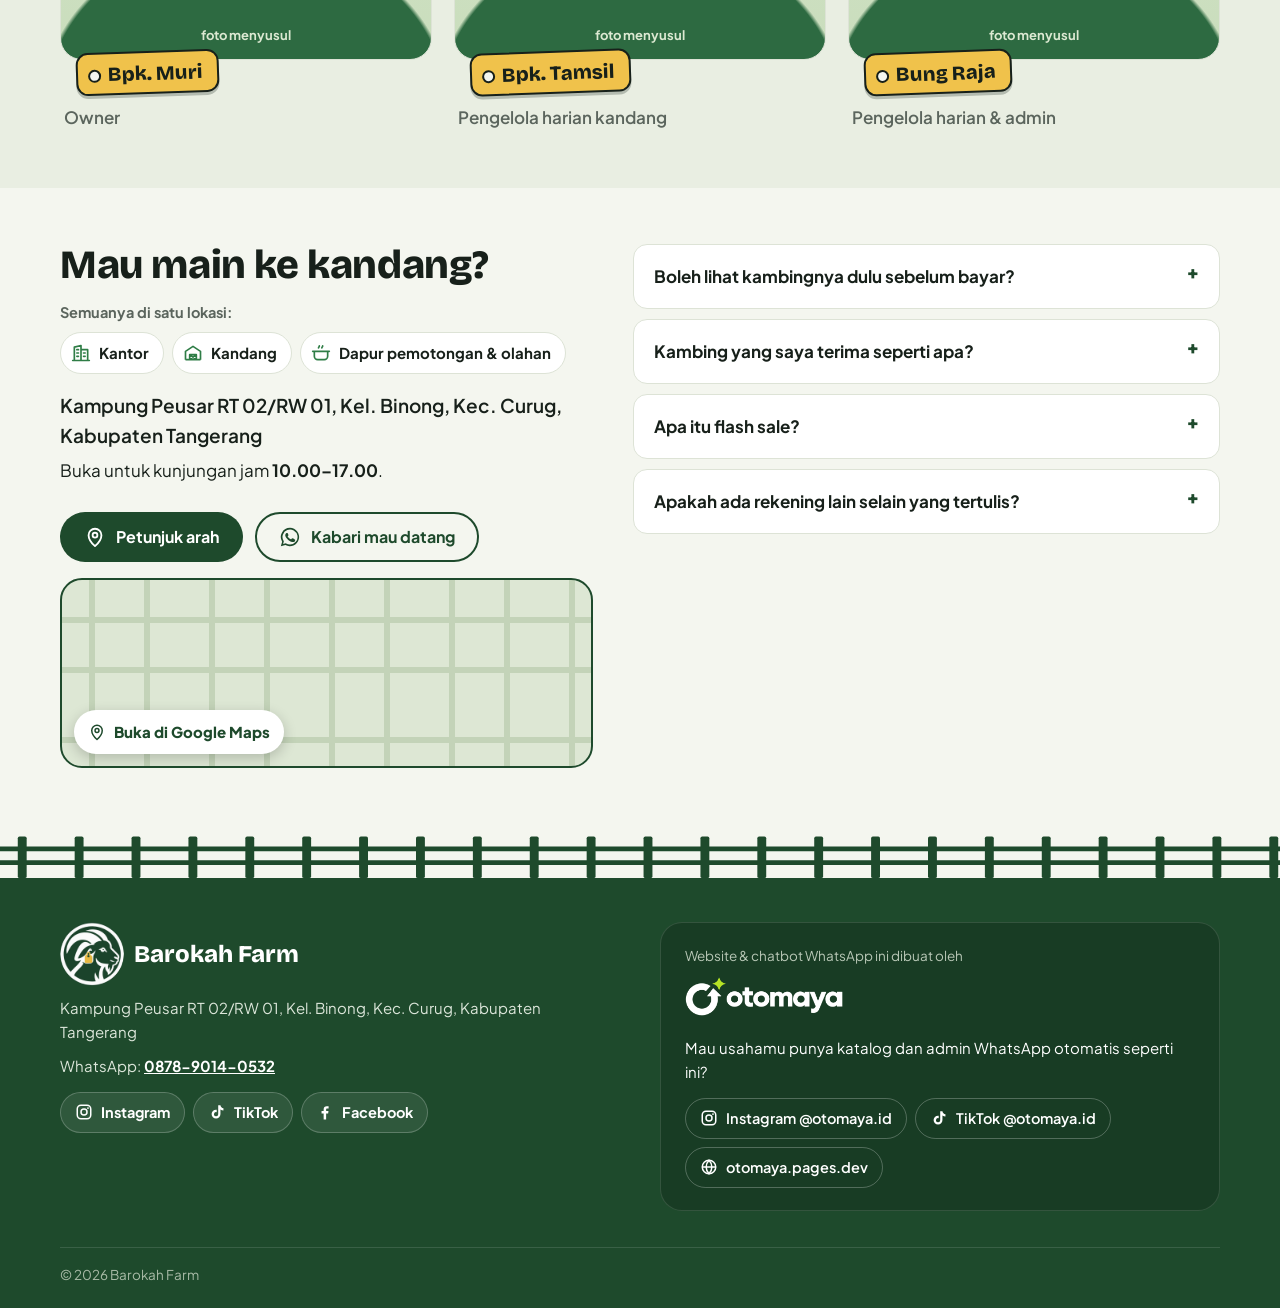
==== commit 0f88c12d: "Katalog: kategori baru Qurban (Domba/Kambing Qurban kelas 1-5) dan Aqiqah (catering, hewan aqiqah + " ====
--- a/katalog/index.html
+++ b/katalog/index.html
@@ -4,7 +4,7 @@
 <meta charset="utf-8">
 <meta name="viewport" content="width=device-width, initial-scale=1, viewport-fit=cover">
 <title>Barokah Farm — Katalog Kambing & Domba, Curug Tangerang</title>
-<meta name="description" content="Katalog kambing, domba, paket aqiqah, dan paket qurban Barokah Farm di Binong, Curug, Tangerang. Lihat berat, harga, dan stok, lalu pesan lewat WhatsApp. Gratis ongkir Jabodetabek.">
+<meta name="description" content="Katalog kambing, domba, aqiqah (catering, hewan aqiqah + potong, paket pesta), dan hewan qurban Barokah Farm di Binong, Curug, Tangerang. Lihat berat, harga, dan stok, lalu pesan lewat WhatsApp. Gratis ongkir Jabodetabek.">
 <meta property="og:title" content="Barokah Farm — Katalog Kambing & Domba">
 <meta property="og:description" content="Lihat stok kambing & domba hari ini, lalu pesan lewat WhatsApp. Gratis ongkir Jabodetabek.">
 <meta property="og:type" content="website">
@@ -25,7 +25,7 @@
 <link href="https://fonts.googleapis.com/css2?family=Bricolage+Grotesque:opsz,wght@12..96,600;12..96,800&family=Plus+Jakarta+Sans:wght@400;500;600;700;800&display=swap" rel="stylesheet">
 <link rel="stylesheet" href="style.css">
 <script type="application/ld+json">
-{"@context":"https://schema.org","@type":"LocalBusiness","name":"Barokah Farm","description":"Peternakan kambing dan domba di Binong, Curug, Tangerang: penjualan per kelas berat, paket aqiqah, dan paket qurban. Prinsip ASUH (Aman, Sehat, Utuh, Halal).","url":"https://barokahfarm.pages.dev/","logo":"https://barokahfarm.pages.dev/img/icon-512.png","image":"https://barokahfarm.pages.dev/img/og.jpg","telephone":"+6287890140532","foundingDate":"2004","founder":{"@type":"Person","name":"Muri"},"address":{"@type":"PostalAddress","streetAddress":"Kampung Peusar RT 02/RW 01, Kel. Binong","addressLocality":"Curug","addressRegion":"Banten","postalCode":"15810","addressCountry":"ID"},"hasMap":"https://maps.app.goo.gl/LSNuAis26oHkBoNE7","sameAs":["https://www.instagram.com/barokah27farm/","https://www.tiktok.com/@barokah27farm","https://web.facebook.com/profile.php?id=61595570909122"]}
+{"@context":"https://schema.org","@type":"LocalBusiness","name":"Barokah Farm","description":"Peternakan kambing dan domba di Binong, Curug, Tangerang: penjualan per kelas berat, catering aqiqah, hewan aqiqah, paket pesta, dan hewan qurban per kelas. Prinsip ASUH (Aman, Sehat, Utuh, Halal).","url":"https://barokahfarm.pages.dev/","logo":"https://barokahfarm.pages.dev/img/icon-512.png","image":"https://barokahfarm.pages.dev/img/og.jpg","telephone":"+6287890140532","foundingDate":"2004","founder":{"@type":"Person","name":"Muri"},"address":{"@type":"PostalAddress","streetAddress":"Kampung Peusar RT 02/RW 01, Kel. Binong","addressLocality":"Curug","addressRegion":"Banten","postalCode":"15810","addressCountry":"ID"},"hasMap":"https://maps.app.goo.gl/LSNuAis26oHkBoNE7","sameAs":["https://www.instagram.com/barokah27farm/","https://www.tiktok.com/@barokah27farm","https://web.facebook.com/profile.php?id=61595570909122"]}
 </script>
 </head>
 <body>
@@ -55,7 +55,7 @@
       <div class="hero-copy">
         <p class="hero-place"><svg aria-hidden="true"><use href="#ic-pin"/></svg>Binong, Curug, Tangerang · sejak 2004</p>
         <h1>Kambing &amp; domba sehat, <br>langsung dari kandang.</h1>
-        <p class="lead">Lihat kelas berat, harga, dan stok hari ini, termasuk paket aqiqah dan qurban. Cocok, tinggal pesan lewat WhatsApp atau datang langsung ke kandang.</p>
+        <p class="lead">Lihat kelas berat, harga, dan stok hari ini, termasuk catering aqiqah, paket pesta, dan hewan qurban per kelas. Cocok, tinggal pesan lewat WhatsApp atau datang langsung ke kandang.</p>
         <div class="hero-cta">
           <a class="btn btn-straw" href="#katalog">Lihat stok &amp; paket</a>
           <a class="btn btn-line js-wa" data-msg="umum" href="#" target="_blank" rel="noopener">
@@ -120,8 +120,8 @@
             <button type="button" role="radio" aria-checked="true" data-kat="">Semua</button>
             <button type="button" role="radio" aria-checked="false" data-kat="Kambing">Kambing</button>
             <button type="button" role="radio" aria-checked="false" data-kat="Domba">Domba</button>
-            <button type="button" role="radio" aria-checked="false" data-kat="Aqiqah"><span class="lg">Paket </span>Aqiqah</button>
-            <button type="button" role="radio" aria-checked="false" data-kat="Qurban"><span class="lg">Paket </span>Qurban</button>
+            <button type="button" role="radio" aria-checked="false" data-kat="Aqiqah">Aqiqah</button>
+            <button type="button" role="radio" aria-checked="false" data-kat="Qurban">Qurban</button>
           </div>
         </div>
         <div class="chips">
--- a/katalog/style.css
+++ b/katalog/style.css
@@ -175,6 +175,8 @@
 .grp{grid-column:1/-1;display:flex;align-items:baseline;gap:12px;margin:14px 0 -6px;font:800 24px/1.1 var(--f-head);color:var(--rumput)}
 .grp:first-child{margin-top:0}
 .grp span{font:600 14px var(--f-body);color:var(--abu)}
+.sub-grp{grid-column:1/-1;margin:10px 0 -8px;font:800 18px/1.2 var(--f-head);color:#2E3A31}
+.sub-grp small{display:block;margin-top:3px;font:600 14px/1.4 var(--f-body);color:var(--abu)}
 .c-sub{font-size:14.5px;color:var(--abu);margin-top:2px}
 .c-head{flex-direction:column;gap:0}
 .c-desc{font-size:15px;color:#2E3A31;line-height:1.5}
@@ -501,6 +503,8 @@
   .grid{grid-template-columns:repeat(2,minmax(0,1fr));gap:10px}
   .grp{font-size:19px;margin:8px 0 -2px}
   .grp span{font-size:12.5px}
+  .sub-grp{font-size:16px;margin:4px 0 -4px}
+  .sub-grp small{font-size:12.5px}
   .card{border-radius:14px}
   .card:not(.is-off){border-bottom-width:3px}
   .media{aspect-ratio:1/1}
